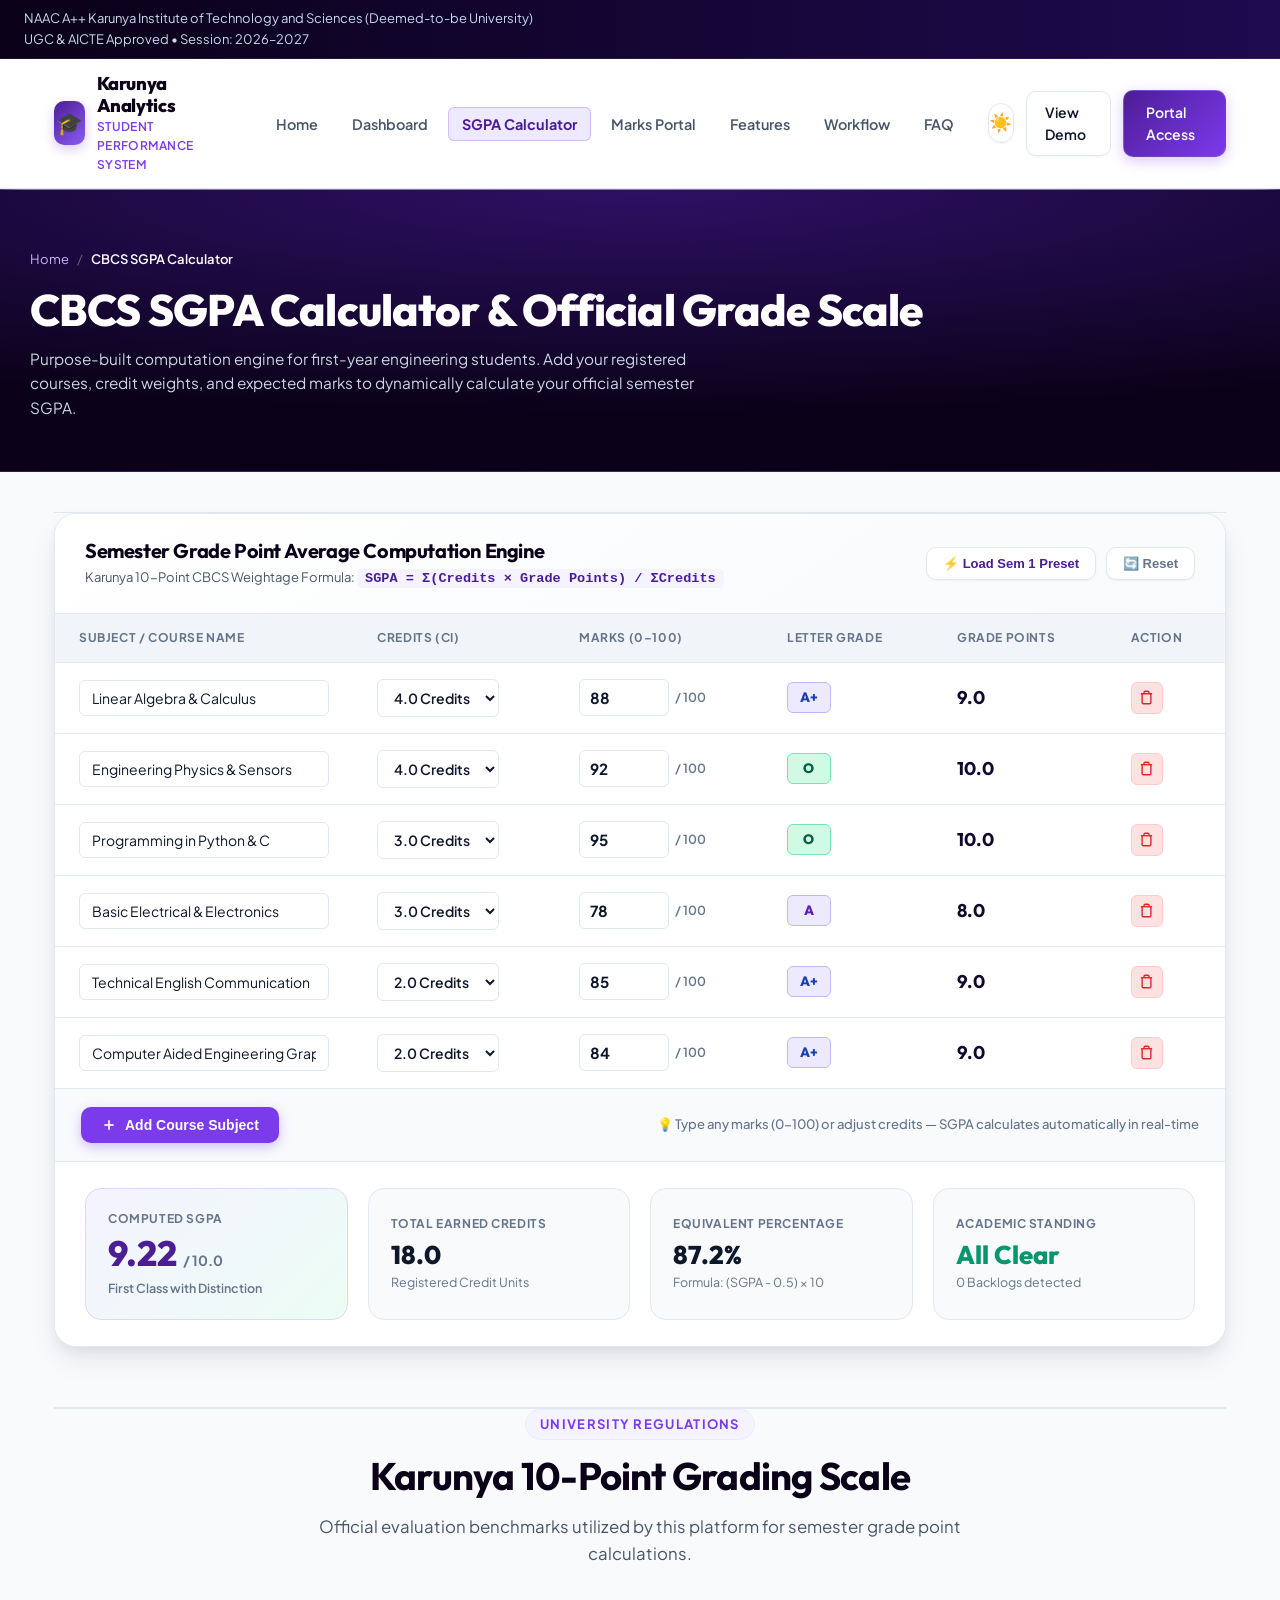
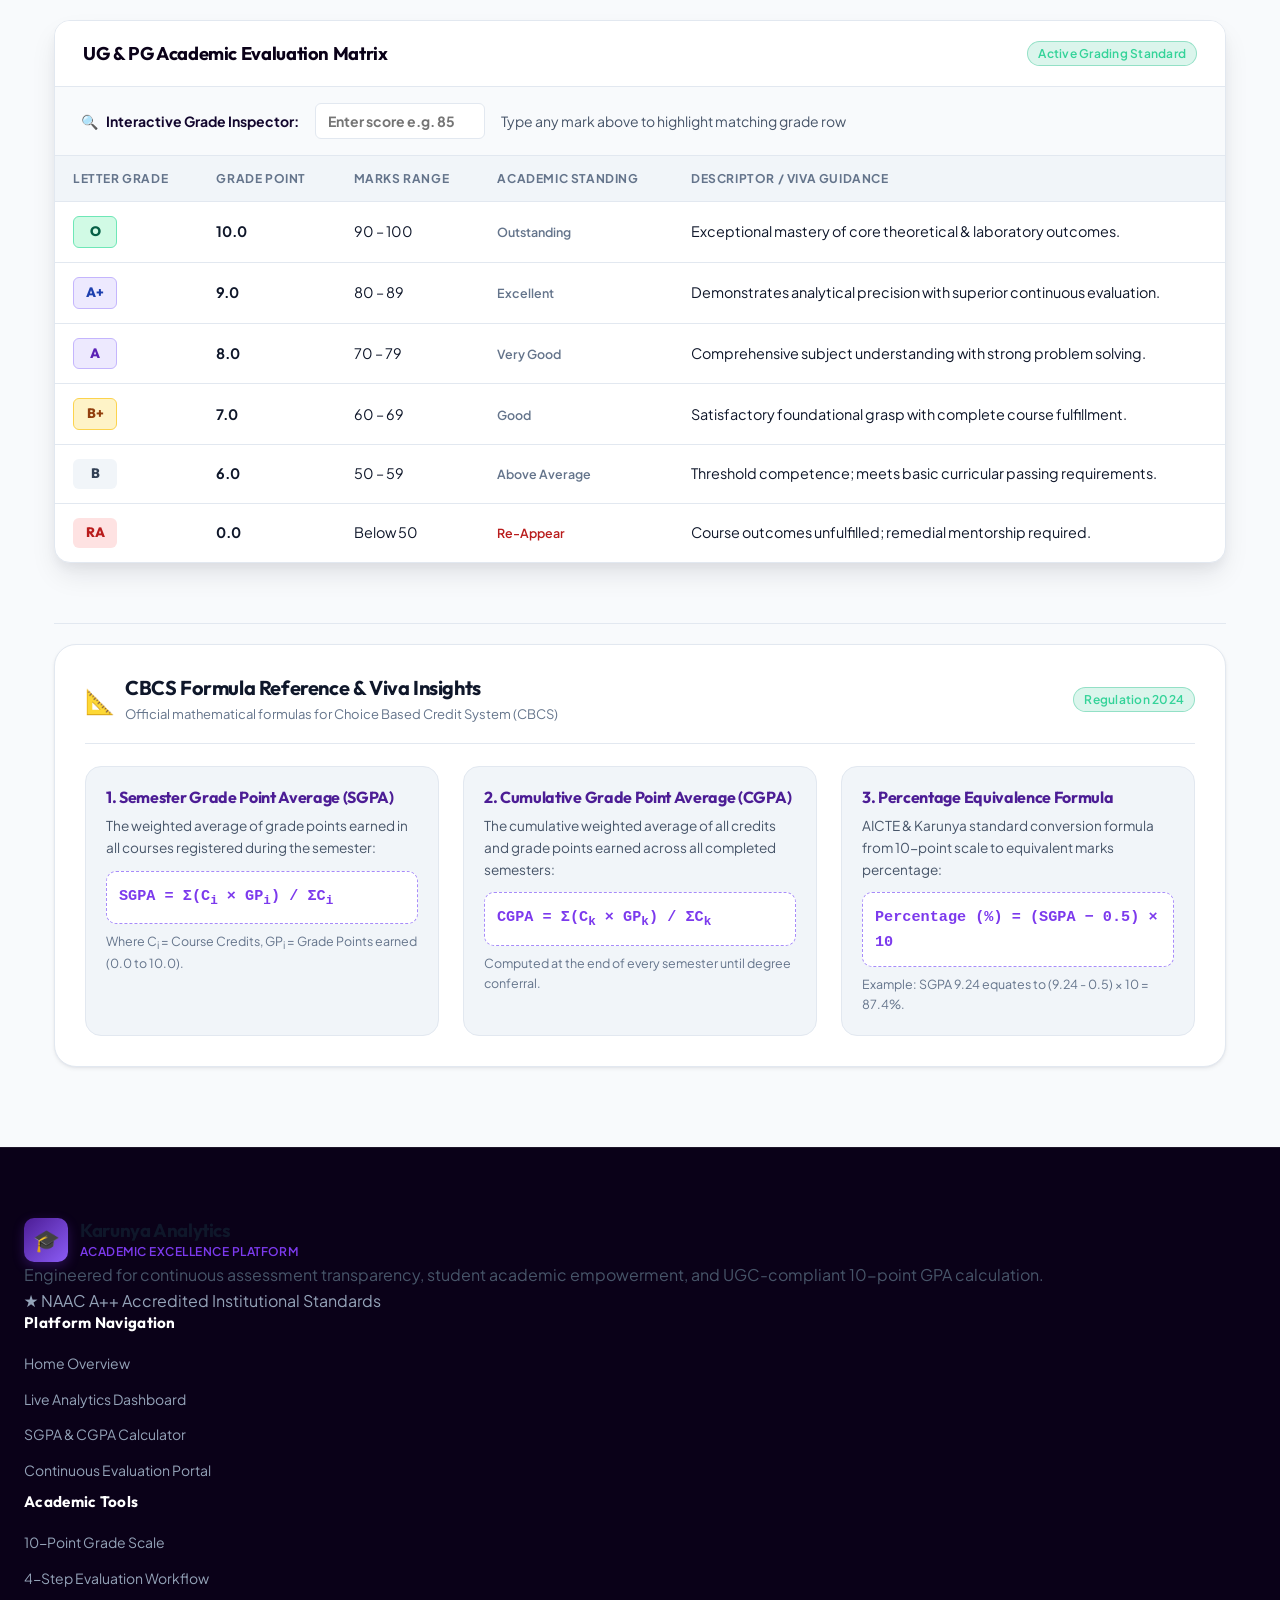
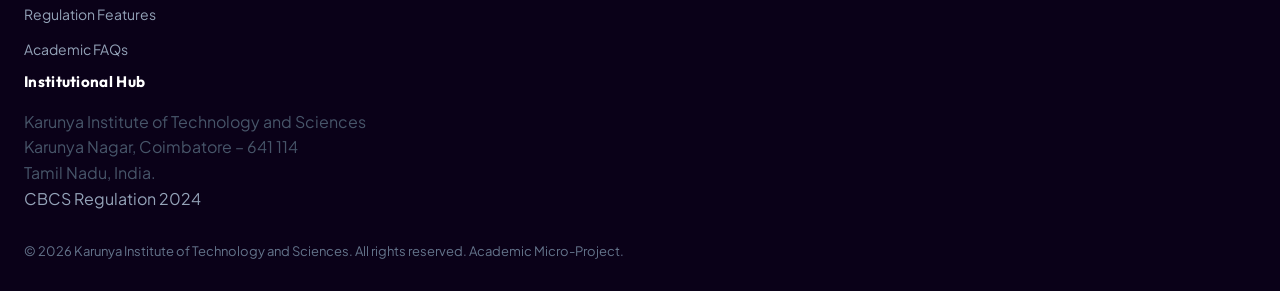
==== calculator.html @ bde0f39a "feat: separate dashboard preview, portal access, and calculator into dedicated pages" ====
<!DOCTYPE html>
<html lang="en" data-theme="light">
<head>
    <meta charset="UTF-8">
    <meta name="viewport" content="width=device-width, initial-scale=1.0">
    <meta name="description" content="CBCS SGPA & CGPA Calculator - Karunya Institute of Technology and Sciences. Interactive semester credit weighting, arrear audit, and official 10-point UGC grade inspection.">
    <title>SGPA Calculator &amp; 10-Point Grade Scale | Karunya Analytics</title>

    <!-- Google Fonts Preconnect -->
    <link rel="preconnect" href="https://fonts.googleapis.com">
    <link rel="preconnect" href="https://fonts.gstatic.com" crossorigin>

    <!-- External Unified Stylesheet -->
    <link rel="stylesheet" href="style.css">
</head>
<body>
    <!-- Top Institutional Banner -->
    <div class="top-banner" role="region" aria-label="Institutional Accreditation Bar">
        <div class="banner-inner">
            <div class="banner-left">
                <span class="badge-accreditation">NAAC A++</span>
                <span>Karunya Institute of Technology and Sciences (Deemed-to-be University)</span>
            </div>
            <div class="banner-right">
                <span>UGC &amp; AICTE Approved</span>
                <span class="bullet-dot" aria-hidden="true">&bull;</span>
                <span>Session: 2026&ndash;2027</span>
            </div>
        </div>
    </div>

    <!-- Sticky Main Navigation Header -->
    <header class="header-nav">
        <div class="nav-container">
            <a href="index.html" class="brand" aria-label="Home">
                <div class="brand-icon-wrapper">
                    🎓
                </div>
                <div class="brand-text">
                    <h1>Karunya Analytics</h1>
                    <span>Student Performance System</span>
                </div>
            </a>

            <nav class="navbar" id="navbar" aria-label="Main Navigation">
                <ul class="nav-links" id="nav-links">
                    <li><a href="index.html">Home</a></li>
                    <li><a href="dashboard.html">Dashboard</a></li>
                    <li><a href="calculator.html" class="active">SGPA Calculator</a></li>
                    <li><a href="portal.html">Marks Portal</a></li>
                    <li><a href="index.html#features">Features</a></li>
                    <li><a href="index.html#workflow">Workflow</a></li>
                    <li><a href="index.html#faq">FAQ</a></li>
                    <!-- Mobile View Action Item -->
                    <li class="mobile-nav-action">
                        <a href="portal.html" class="btn-primary w-full">
                            <span>Open Marks Portal</span>
                        </a>
                    </li>
                </ul>
            </nav>

            <div class="nav-actions">
                <!-- Premium Theme Toggle Button -->
                <button type="button" class="theme-toggle-btn" id="theme-toggle" aria-label="Toggle Dark or Light Mode" title="Toggle Theme (Dark / Light)">
                    <span class="theme-icon icon-sun" aria-hidden="true">☀️</span>
                    <span class="theme-icon icon-moon" aria-hidden="true">🌙</span>
                </button>

                <a href="dashboard.html" class="btn-secondary nav-btn-hide-sm">View Demo</a>
                <a href="portal.html" class="btn-primary">Portal Access</a>

                <!-- Responsive Mobile Hamburger Toggle -->
                <button type="button" class="hamburger-btn" id="hamburger-btn" aria-label="Toggle Navigation Menu" aria-expanded="false" aria-controls="nav-links">
                    <span class="hamburger-bar"></span>
                    <span class="hamburger-bar"></span>
                    <span class="hamburger-bar"></span>
                </button>
            </div>
        </div>
        <!-- Mobile Drawer Backdrop -->
        <div class="nav-backdrop" id="nav-backdrop" aria-hidden="true"></div>
    </header>

    <!-- Dedicated Page Hero Header -->
    <div class="page-hero">
        <div class="page-hero-container">
            <div class="breadcrumb-nav">
                <a href="index.html">Home</a>
                <span class="separator">/</span>
                <span class="current">CBCS SGPA Calculator</span>
            </div>
            <h1>CBCS SGPA Calculator &amp; Official Grade Scale</h1>
            <p>Purpose-built computation engine for first-year engineering students. Add your registered courses, credit weights, and expected marks to dynamically calculate your official semester SGPA.</p>
        </div>
    </div>

    <!-- Main Content Workspace -->
    <main class="page-content-wrapper">
        <!-- Interactive SGPA & Grade Calculator Section -->
        <section class="calculator-section" id="calculator" style="padding: 0 0 60px 0;">
            <div class="calculator-container" style="max-width: 100%; padding: 0;">
                <div class="calculator-card" style="box-shadow: var(--shadow-lg);">
                    <div class="calc-top-bar">
                        <div class="calc-info">
                            <h4>Semester Grade Point Average Computation Engine</h4>
                            <p>Karunya 10-Point CBCS Weightage Formula: <code>SGPA = &Sigma;(Credits &times; Grade Points) / &Sigma;Credits</code></p>
                        </div>
                        <div class="calc-presets">
                            <button type="button" class="btn-calc-preset" id="calc-fill-sem1">
                                <span>⚡ Load Sem 1 Preset</span>
                            </button>
                            <button type="button" class="btn-calc-preset btn-preset-clear" id="calc-reset">
                                <span>🔄 Reset</span>
                            </button>
                        </div>
                    </div>

                    <div class="calc-table-responsive">
                        <table class="calc-table" id="calc-table">
                            <thead>
                                <tr>
                                    <th>Subject / Course Name</th>
                                    <th>Credits (Ci)</th>
                                    <th>Marks (0&ndash;100)</th>
                                    <th>Letter Grade</th>
                                    <th>Grade Points</th>
                                    <th>Action</th>
                                </tr>
                            </thead>
                            <tbody id="calc-rows-container">
                                <!-- Populated dynamically with reactive rows via script.js -->
                            </tbody>
                        </table>
                    </div>

                    <div class="calc-actions-strip">
                        <button type="button" class="btn-add-subject" id="calc-add-row">
                            <svg width="16" height="16" viewBox="0 0 24 24" fill="none" stroke="currentColor" stroke-width="2.5"><line x1="12" y1="5" x2="12" y2="19"></line><line x1="5" y1="12" x2="19" y2="12"></line></svg>
                            <span>Add Course Subject</span>
                        </button>
                        <span class="calc-hint">💡 Type any marks (0-100) or adjust credits &mdash; SGPA calculates automatically in real-time</span>
                    </div>

                    <!-- Live Results Summary Dashboard Strip -->
                    <div class="calc-summary-panel">
                        <div class="summary-metric-card metric-sgpa">
                            <span class="metric-title">Computed SGPA</span>
                            <div class="metric-value-wrap">
                                <span class="metric-value" id="calc-result-sgpa">0.00</span>
                                <span class="metric-scale">/ 10.0</span>
                            </div>
                            <span class="standing-pill" id="calc-result-standing">Awaiting Marks</span>
                        </div>

                        <div class="summary-metric-card">
                            <span class="metric-title">Total Earned Credits</span>
                            <span class="metric-value-sm" id="calc-result-credits">0</span>
                            <span class="metric-subtext">Registered Credit Units</span>
                        </div>

                        <div class="summary-metric-card">
                            <span class="metric-title">Equivalent Percentage</span>
                            <span class="metric-value-sm" id="calc-result-percentage">0.0%</span>
                            <span class="metric-subtext">Formula: (SGPA - 0.5) &times; 10</span>
                        </div>

                        <div class="summary-metric-card">
                            <span class="metric-title">Academic Standing</span>
                            <span class="metric-value-sm text-emerald" id="calc-result-arrears">All Clear</span>
                            <span class="metric-subtext" id="calc-result-status-text">0 Re-Appears</span>
                        </div>
                    </div>
                </div>
            </div>
        </section>

        <!-- Karunya 10-Point Grade Reference Scale -->
        <section class="grading-section" id="grading" style="padding: 0 0 60px 0;">
            <div class="grading-container" style="max-width: 100%; padding: 0;">
                <div class="section-header">
                    <span class="section-tag">University Regulations</span>
                    <h2>Karunya 10-Point Grading Scale</h2>
                    <p class="subtitle">
                        Official evaluation benchmarks utilized by this platform for semester grade point calculations.
                    </p>
                </div>

                <div class="grading-table-card" style="box-shadow: var(--shadow-lg);">
                    <div class="table-header-title">
                        <h4>UG &amp; PG Academic Evaluation Matrix</h4>
                        <span class="status-pill">Active Grading Standard</span>
                    </div>

                    <!-- Interactive Live Score Inspector -->
                    <div class="grade-inspector-bar">
                        <div class="inspector-label">
                            <span class="inspector-icon">🔍</span>
                            <span>Interactive Grade Inspector:</span>
                        </div>
                        <div class="inspector-input-wrap">
                            <input type="number" id="grade-score-input" min="0" max="100" placeholder="Enter score e.g. 85" aria-label="Enter score to inspect grade">
                        </div>
                        <div class="inspector-result-badge" id="grade-score-result">
                            <span>Type any mark above to highlight matching grade row</span>
                        </div>
                    </div>

                    <div class="grading-table-responsive">
                        <table class="grading-table">
                            <thead>
                                <tr>
                                    <th>Letter Grade</th>
                                    <th>Grade Point</th>
                                    <th>Marks Range</th>
                                    <th>Academic Standing</th>
                                    <th>Descriptor / Viva Guidance</th>
                                </tr>
                            </thead>
                            <tbody>
                                <tr data-min="90" data-max="100">
                                    <td><span class="grade-badge-sm grade-o">O</span></td>
                                    <td><strong>10.0</strong></td>
                                    <td>90 &ndash; 100</td>
                                    <td><span class="standing-pill">Outstanding</span></td>
                                    <td>Exceptional mastery of core theoretical &amp; laboratory outcomes.</td>
                                </tr>
                                <tr data-min="80" data-max="89">
                                    <td><span class="grade-badge-sm grade-aplus">A+</span></td>
                                    <td><strong>9.0</strong></td>
                                    <td>80 &ndash; 89</td>
                                    <td><span class="standing-pill">Excellent</span></td>
                                    <td>Demonstrates analytical precision with superior continuous evaluation.</td>
                                </tr>
                                <tr data-min="70" data-max="79">
                                    <td><span class="grade-badge-sm grade-a">A</span></td>
                                    <td><strong>8.0</strong></td>
                                    <td>70 &ndash; 79</td>
                                    <td><span class="standing-pill">Very Good</span></td>
                                    <td>Comprehensive subject understanding with strong problem solving.</td>
                                </tr>
                                <tr data-min="60" data-max="69">
                                    <td><span class="grade-badge-sm grade-bplus">B+</span></td>
                                    <td><strong>7.0</strong></td>
                                    <td>60 &ndash; 69</td>
                                    <td><span class="standing-pill">Good</span></td>
                                    <td>Satisfactory foundational grasp with complete course fulfillment.</td>
                                </tr>
                                <tr data-min="50" data-max="59">
                                    <td><span class="grade-badge-sm grade-b">B</span></td>
                                    <td><strong>6.0</strong></td>
                                    <td>50 &ndash; 59</td>
                                    <td><span class="standing-pill">Above Average</span></td>
                                    <td>Threshold competence; meets basic curricular passing requirements.</td>
                                </tr>
                                <tr data-min="0" data-max="49">
                                    <td><span class="grade-badge-sm grade-ra">RA</span></td>
                                    <td><strong>0.0</strong></td>
                                    <td>Below 50</td>
                                    <td><span class="standing-pill standing-remedial">Re-Appear</span></td>
                                    <td>Course outcomes unfulfilled; remedial mentorship required.</td>
                                </tr>
                            </tbody>
                        </table>
                    </div>
                </div>
            </div>
        </section>

        <!-- CBCS Mathematical Formula Viva Card -->
        <div class="portal-card" style="margin-top: 20px;">
            <div class="portal-card-header">
                <div style="display: flex; align-items: center; gap: 10px;">
                    <span style="font-size: 1.5rem;">📐</span>
                    <div>
                        <h3 style="margin: 0;">CBCS Formula Reference &amp; Viva Insights</h3>
                        <span style="font-size: 0.8125rem; color: var(--text-subtle);">Official mathematical formulas for Choice Based Credit System (CBCS)</span>
                    </div>
                </div>
                <span class="status-pill">Regulation 2024</span>
            </div>

            <div style="display: grid; grid-template-columns: repeat(auto-fit, minmax(280px, 1fr)); gap: 24px;">
                <div style="background: var(--bg-subtle); padding: 20px; border-radius: var(--radius-lg); border: 1px solid var(--border-light);">
                    <h4 style="font-size: 1rem; color: var(--primary-700); margin-bottom: 8px;">1. Semester Grade Point Average (SGPA)</h4>
                    <p style="font-size: 0.85rem; color: var(--text-muted); line-height: 1.6; margin-bottom: 12px;">
                        The weighted average of grade points earned in all courses registered during the semester:
                    </p>
                    <div style="background: var(--bg-surface); padding: 12px; border-radius: var(--radius-md); font-family: monospace; font-size: 0.95rem; font-weight: 700; color: var(--primary-600); border: 1px dashed var(--primary-400);">
                        SGPA = &Sigma;(C<sub>i</sub> &times; GP<sub>i</sub>) / &Sigma;C<sub>i</sub>
                    </div>
                    <span style="display: block; font-size: 0.78rem; color: var(--text-subtle); margin-top: 8px;">
                        Where C<sub>i</sub> = Course Credits, GP<sub>i</sub> = Grade Points earned (0.0 to 10.0).
                    </span>
                </div>

                <div style="background: var(--bg-subtle); padding: 20px; border-radius: var(--radius-lg); border: 1px solid var(--border-light);">
                    <h4 style="font-size: 1rem; color: var(--primary-700); margin-bottom: 8px;">2. Cumulative Grade Point Average (CGPA)</h4>
                    <p style="font-size: 0.85rem; color: var(--text-muted); line-height: 1.6; margin-bottom: 12px;">
                        The cumulative weighted average of all credits and grade points earned across all completed semesters:
                    </p>
                    <div style="background: var(--bg-surface); padding: 12px; border-radius: var(--radius-md); font-family: monospace; font-size: 0.95rem; font-weight: 700; color: var(--primary-600); border: 1px dashed var(--primary-400);">
                        CGPA = &Sigma;(C<sub>k</sub> &times; GP<sub>k</sub>) / &Sigma;C<sub>k</sub>
                    </div>
                    <span style="display: block; font-size: 0.78rem; color: var(--text-subtle); margin-top: 8px;">
                        Computed at the end of every semester until degree conferral.
                    </span>
                </div>

                <div style="background: var(--bg-subtle); padding: 20px; border-radius: var(--radius-lg); border: 1px solid var(--border-light);">
                    <h4 style="font-size: 1rem; color: var(--primary-700); margin-bottom: 8px;">3. Percentage Equivalence Formula</h4>
                    <p style="font-size: 0.85rem; color: var(--text-muted); line-height: 1.6; margin-bottom: 12px;">
                        AICTE &amp; Karunya standard conversion formula from 10-point scale to equivalent marks percentage:
                    </p>
                    <div style="background: var(--bg-surface); padding: 12px; border-radius: var(--radius-md); font-family: monospace; font-size: 0.95rem; font-weight: 700; color: var(--primary-600); border: 1px dashed var(--primary-400);">
                        Percentage (%) = (SGPA &minus; 0.5) &times; 10
                    </div>
                    <span style="display: block; font-size: 0.78rem; color: var(--text-subtle); margin-top: 8px;">
                        Example: SGPA 9.24 equates to (9.24 - 0.5) &times; 10 = 87.4%.
                    </span>
                </div>
            </div>
        </div>
    </main>

    <!-- Footer -->
    <footer id="about">
        <div class="footer-container">
            <div class="footer-col brand-col">
                <div class="brand">
                    <div class="brand-icon-wrapper">🎓</div>
                    <div class="brand-text">
                        <h3>Karunya Analytics</h3>
                        <span>Academic Excellence Platform</span>
                    </div>
                </div>
                <p>
                    Engineered for continuous assessment transparency, student academic empowerment, and UGC-compliant 10-point GPA calculation.
                </p>
                <div class="accreditation-pill">
                    <span class="star-icon">★</span>
                    <span>NAAC A++ Accredited Institutional Standards</span>
                </div>
            </div>

            <div class="footer-col">
                <h4>Platform Navigation</h4>
                <ul class="footer-links">
                    <li><a href="index.html">Home Overview</a></li>
                    <li><a href="dashboard.html">Live Analytics Dashboard</a></li>
                    <li><a href="calculator.html">SGPA &amp; CGPA Calculator</a></li>
                    <li><a href="portal.html">Continuous Evaluation Portal</a></li>
                </ul>
            </div>

            <div class="footer-col">
                <h4>Academic Tools</h4>
                <ul class="footer-links">
                    <li><a href="calculator.html#grading">10-Point Grade Scale</a></li>
                    <li><a href="index.html#workflow">4-Step Evaluation Workflow</a></li>
                    <li><a href="index.html#features">Regulation Features</a></li>
                    <li><a href="index.html#faq">Academic FAQs</a></li>
                </ul>
            </div>

            <div class="footer-col">
                <h4>Institutional Hub</h4>
                <p class="institution-address">
                    Karunya Institute of Technology and Sciences<br>
                    Karunya Nagar, Coimbatore &ndash; 641 114<br>
                    Tamil Nadu, India.
                </p>
                <div class="tech-badge">
                    <span>CBCS Regulation 2024</span>
                </div>
            </div>
        </div>

        <div class="footer-bottom">
            <p>&copy; 2026 Karunya Institute of Technology and Sciences. All rights reserved. Academic Micro-Project.</p>
        </div>
    </footer>

    <!-- Back to Top Button with Circular Scroll Progress -->
    <button class="back-to-top" id="backToTopBtn" aria-label="Back to top" title="Scroll to top">
        <svg class="progress-ring" width="46" height="46" viewBox="0 0 46 46">
            <circle class="progress-ring-bg" stroke="rgba(124, 58, 237, 0.15)" stroke-width="3.5" fill="transparent" r="20" cx="23" cy="23"/>
            <circle class="progress-ring-circle" id="scrollProgressCircle" stroke="#8b5cf6" stroke-width="3.5" stroke-dasharray="125.66" stroke-dashoffset="125.66" stroke-linecap="round" fill="transparent" r="20" cx="23" cy="23"/>
        </svg>
        <span class="back-to-top-arrow">&uarr;</span>
    </button>

    <!-- Global Toast Notifications Container -->
    <div class="toast-container" id="toast-container" aria-live="polite" aria-atomic="true"></div>

    <!-- Standalone Celebration Confetti Canvas (Triggers on 90+ Score) -->
    <canvas id="confettiCanvas" class="confetti-canvas" aria-hidden="true"></canvas>

    <!-- External JavaScript File (Separate JS Architecture) -->
    <script src="script.js" defer></script>
</body>
</html>
---- style.css ----
/* ==========================================================================
   AI Student Performance Analytics Dashboard
   Karunya Institute of Technology and Sciences
   Handcrafted, Modern Academic Interface Design
   ========================================================================== */

@import url('https://fonts.googleapis.com/css2?family=Outfit:wght@400;500;600;700;800&family=Plus+Jakarta+Sans:wght@300;400;500;600;700&display=swap');

/* --- Root Design Tokens --- */
:root {
  /* Brand Palettes - Karunya Inspired Deep Royal & Slate */
  --primary-950: #0a0118;
  --primary-900: #13072e;
  --primary-850: #1e0a4f;
  --primary-800: #2e1065;
  --primary-700: #4c1d95;
  --primary-600: #7c3aed;
  --primary-500: #8b5cf6;
  --primary-400: #a78bfa;
  --primary-100: #ede9fe;
  --primary-50: #f5f3ff;

  /* Accent Colors */
  --amber-500: #f59e0b;
  --amber-400: #fbbf24;
  --amber-100: #fef3c7;
  --amber-50: #fffbeb;

  --emerald-600: #059669;
  --emerald-500: #10b981;
  --emerald-100: #d1fae5;
  --emerald-50: #ecfdf5;

  --violet-600: #7c3aed;
  --violet-100: #ede9fe;

  /* Neutral Surface Colors */
  --bg-page: #f8fafc;
  --bg-surface: #ffffff;
  --bg-subtle: #f1f5f9;
  --bg-card: #ffffff;
  
  --border-light: #e2e8f0;
  --border-subtle: #cbd5e1;
  --border-focus: #a78bfa;

  /* Text Colors */
  --text-main: #0f172a;
  --text-muted: #475569;
  --text-subtle: #64748b;
  --text-light: #94a3b8;
  --text-inverse: #ffffff;

  /* Shadows - Organic dual-layer elevation */
  --shadow-xs: 0 1px 2px rgba(15, 23, 42, 0.05);
  --shadow-sm: 0 2px 4px rgba(15, 23, 42, 0.06), 0 1px 2px rgba(15, 23, 42, 0.04);
  --shadow-md: 0 6px 16px -2px rgba(15, 23, 42, 0.08), 0 2px 6px -1px rgba(15, 23, 42, 0.04);
  --shadow-lg: 0 14px 28px -4px rgba(15, 23, 42, 0.1), 0 6px 12px -2px rgba(15, 23, 42, 0.05);
  --shadow-xl: 0 22px 45px -8px rgba(15, 23, 42, 0.14), 0 8px 18px -4px rgba(15, 23, 42, 0.06);
  --shadow-glow: 0 0 28px rgba(139, 92, 246, 0.4);

  /* Border Radii */
  --radius-sm: 6px;
  --radius-md: 10px;
  --radius-lg: 16px;
  --radius-xl: 22px;
  --radius-full: 9999px;

  /* Layout */
  --max-width: 1220px;
  --transition-fast: 0.18s ease;
  --transition-smooth: 0.28s cubic-bezier(0.16, 1, 0.3, 1);
}

/* --- Base & Reset --- */
*, *::before, *::after {
  margin: 0;
  padding: 0;
  box-sizing: border-box;
}

html {
  scroll-behavior: smooth;
  font-size: 16px;
}

body {
  font-family: 'Plus Jakarta Sans', -apple-system, BlinkMacSystemFont, 'Segoe UI', Roboto, sans-serif;
  background-color: var(--bg-page);
  color: var(--text-main);
  line-height: 1.6;
  -webkit-font-smoothing: antialiased;
  -moz-osx-font-smoothing: grayscale;
  overflow-x: hidden;
}

h1, h2, h3, h4, h5, h6 {
  font-family: 'Outfit', sans-serif;
  color: var(--text-main);
  letter-spacing: -0.02em;
  font-weight: 700;
  line-height: 1.25;
}

p {
  color: var(--text-muted);
}

a {
  text-decoration: none;
  color: inherit;
  transition: all var(--transition-fast);
}

/* --- Top Institutional Banner --- */
.top-banner {
  background: linear-gradient(90deg, #0a0118 0%, #1e0a4f 100%);
  color: #c9d8ee;
  font-size: 0.8125rem;
  padding: 8px 24px;
  border-bottom: 1px solid rgba(255, 255, 255, 0.08);
}

.top-banner-inner {
  max-width: var(--max-width);
  margin: 0 auto;
  display: flex;
  justify-content: space-between;
  align-items: center;
  flex-wrap: wrap;
  gap: 8px;
}

.top-banner-info {
  display: flex;
  align-items: center;
  gap: 14px;
}

.institute-tag {
  font-weight: 600;
  color: #ffffff;
  display: flex;
  align-items: center;
  gap: 6px;
}

.department-tag {
  opacity: 0.85;
}

.top-banner-status {
  display: flex;
  align-items: center;
  gap: 16px;
}

.status-pill {
  display: inline-flex;
  align-items: center;
  gap: 6px;
  background: rgba(16, 185, 129, 0.15);
  border: 1px solid rgba(16, 185, 129, 0.35);
  color: #34d399;
  padding: 2px 10px;
  border-radius: var(--radius-full);
  font-size: 0.75rem;
  font-weight: 600;
  letter-spacing: 0.02em;
}

.pulse-dot {
  width: 7px;
  height: 7px;
  background-color: #10b981;
  border-radius: 50%;
  box-shadow: 0 0 0 0 rgba(16, 185, 129, 0.7);
  animation: pulseDot 2s infinite cubic-bezier(0.4, 0, 0.6, 1);
}

@keyframes pulseDot {
  0% {
    box-shadow: 0 0 0 0 rgba(16, 185, 129, 0.7);
  }
  70% {
    box-shadow: 0 0 0 8px rgba(16, 185, 129, 0);
  }
  100% {
    box-shadow: 0 0 0 0 rgba(16, 185, 129, 0);
  }
}

/* --- Main Navigation Header --- */
.header-nav {
  position: sticky;
  top: 0;
  z-index: 100;
  background: rgba(255, 255, 255, 0.92);
  backdrop-filter: blur(14px);
  -webkit-backdrop-filter: blur(14px);
  border-bottom: 1px solid var(--border-light);
  box-shadow: var(--shadow-xs);
  transition: all var(--transition-fast);
}

.nav-container {
  max-width: var(--max-width);
  margin: 0 auto;
  padding: 14px 24px;
  display: flex;
  justify-content: space-between;
  align-items: center;
  gap: 20px;
}

.brand {
  display: flex;
  align-items: center;
  gap: 12px;
}

.brand-icon-wrapper {
  width: 44px;
  height: 44px;
  border-radius: var(--radius-md);
  background: linear-gradient(135deg, var(--primary-700) 0%, var(--primary-500) 100%);
  display: flex;
  align-items: center;
  justify-content: center;
  color: white;
  box-shadow: 0 4px 12px rgba(124, 58, 237, 0.28);
  font-size: 1.35rem;
  transition: transform var(--transition-smooth);
}

.brand:hover .brand-icon-wrapper {
  transform: rotate(-6deg) scale(1.05);
}

.brand-text h1 {
  font-size: 1.15rem;
  font-weight: 800;
  color: var(--primary-950);
  line-height: 1.2;
}

.brand-text span {
  font-size: 0.75rem;
  font-weight: 600;
  color: var(--primary-600);
  letter-spacing: 0.04em;
  text-transform: uppercase;
  display: block;
}

.nav-links {
  display: flex;
  align-items: center;
  list-style: none;
  gap: 6px;
}

.nav-links li a {
  padding: 8px 14px;
  font-size: 0.9rem;
  font-weight: 600;
  color: var(--text-muted);
  border-radius: var(--radius-sm);
  position: relative;
  white-space: nowrap;
  transition: color var(--transition-fast), background-color var(--transition-fast);
}

.nav-links li a:hover {
  color: var(--primary-600);
  background-color: var(--primary-50);
}

.nav-links li a.active {
  color: var(--primary-700);
  background-color: var(--primary-100);
  font-weight: 700;
  box-shadow: inset 0 0 0 1px rgba(124, 58, 237, 0.25);
}

.nav-actions {
  display: flex;
  align-items: center;
  gap: 12px;
}

.btn-secondary {
  display: inline-flex;
  align-items: center;
  gap: 8px;
  padding: 9px 18px;
  background-color: white;
  color: var(--text-main);
  border: 1px solid var(--border-light);
  border-radius: var(--radius-md);
  font-size: 0.875rem;
  font-weight: 600;
  box-shadow: var(--shadow-xs);
  cursor: pointer;
  transition: all var(--transition-fast);
}

.btn-secondary:hover {
  border-color: var(--border-subtle);
  background-color: var(--bg-subtle);
  transform: translateY(-1px);
}

.btn-primary {
  display: inline-flex;
  align-items: center;
  justify-content: center;
  gap: 8px;
  padding: 10px 22px;
  background: linear-gradient(135deg, var(--primary-700) 0%, var(--primary-600) 100%);
  color: white;
  border: 1px solid rgba(255, 255, 255, 0.15);
  border-radius: var(--radius-md);
  font-size: 0.875rem;
  font-weight: 600;
  box-shadow: 0 4px 14px rgba(124, 58, 237, 0.28);
  cursor: pointer;
  transition: all var(--transition-smooth);
}

.btn-primary:hover {
  background: linear-gradient(135deg, var(--primary-800) 0%, var(--primary-700) 100%);
  transform: translateY(-2px);
  box-shadow: 0 6px 20px rgba(124, 58, 237, 0.38);
  color: white;
}

/* --- Hero Section with Rich Academic Ambiance --- */
.hero {
  position: relative;
  background: radial-gradient(130% 100% at 50% 0%, #2e1065 0%, #0a0118 80%, #0a0118 100%);
  color: white;
  padding: 85px 24px 120px;
  overflow: hidden;
}

/* Subtle architectural grid pattern in hero background */
.hero::before {
  content: '';
  position: absolute;
  top: 0;
  left: 0;
  right: 0;
  bottom: 0;
  background-image: 
    linear-gradient(rgba(255, 255, 255, 0.04) 1px, transparent 1px),
    linear-gradient(90deg, rgba(255, 255, 255, 0.04) 1px, transparent 1px);
  background-size: 44px 44px;
  mask-image: radial-gradient(ellipse 70% 60% at 50% 30%, #000 30%, transparent 80%);
  -webkit-mask-image: radial-gradient(ellipse 70% 60% at 50% 30%, #000 30%, transparent 80%);
  pointer-events: none;
}

/* Subtle glowing accent orbs behind hero */
.hero-glow-1 {
  position: absolute;
  top: -100px;
  left: 10%;
  width: 450px;
  height: 450px;
  background: radial-gradient(circle, rgba(124, 58, 237, 0.25) 0%, rgba(124, 58, 237, 0) 70%);
  border-radius: 50%;
  pointer-events: none;
  filter: blur(40px);
}

.hero-glow-2 {
  position: absolute;
  top: 15%;
  right: 8%;
  width: 400px;
  height: 400px;
  background: radial-gradient(circle, rgba(245, 158, 11, 0.12) 0%, rgba(245, 158, 11, 0) 70%);
  border-radius: 50%;
  pointer-events: none;
  filter: blur(50px);
}

.hero-content {
  position: relative;
  z-index: 2;
  max-width: var(--max-width);
  margin: 0 auto;
  text-align: center;
}

.badge-wrapper {
  margin-bottom: 22px;
  display: inline-block;
  animation: fadeInDown 0.8s ease-out;
}

.eyebrow-badge {
  display: inline-flex;
  align-items: center;
  gap: 9px;
  background: rgba(255, 255, 255, 0.08);
  border: 1px solid rgba(255, 255, 255, 0.18);
  padding: 6px 18px;
  border-radius: var(--radius-full);
  font-size: 0.84rem;
  font-weight: 600;
  color: #ddd6fe;
  backdrop-filter: blur(10px);
  -webkit-backdrop-filter: blur(10px);
  transition: all var(--transition-fast);
}

.eyebrow-badge:hover {
  background: rgba(255, 255, 255, 0.12);
  border-color: rgba(255, 255, 255, 0.28);
}

.hero h2 {
  font-size: clamp(2.4rem, 4.5vw, 3.8rem);
  font-weight: 800;
  color: #ffffff;
  line-height: 1.15;
  margin-bottom: 18px;
  max-width: 900px;
  margin-left: auto;
  margin-right: auto;
  animation: fadeInUp 0.9s ease-out;
}

.hero h2 .highlight-gradient {
  background: linear-gradient(135deg, #c4b5fd 0%, #ffffff 35%, #fbbf24 65%, #c4b5fd 100%);
  background-size: 200% auto;
  -webkit-background-clip: text;
  -webkit-text-fill-color: transparent;
  animation: shimmerGradient 8s linear infinite;
}

.hero .tagline {
  display: inline-block;
  font-size: 1.15rem;
  font-weight: 700;
  letter-spacing: 0.14em;
  text-transform: uppercase;
  color: #fcd34d;
  margin-bottom: 18px;
  background: rgba(245, 158, 11, 0.12);
  border: 1px solid rgba(245, 158, 11, 0.25);
  padding: 4px 16px;
  border-radius: var(--radius-full);
  animation: fadeInUp 1s ease-out;
}

.hero p.lead-text {
  font-size: clamp(1rem, 1.3vw, 1.18rem);
  color: #cbd5e1;
  max-width: 720px;
  margin: 0 auto 34px;
  line-height: 1.75;
  font-weight: 400;
  animation: fadeInUp 1.1s ease-out;
}

.hero-actions {
  display: flex;
  justify-content: center;
  align-items: center;
  gap: 16px;
  flex-wrap: wrap;
  margin-bottom: 48px;
  animation: fadeInUp 1.2s ease-out;
}

.btn-hero-primary {
  display: inline-flex;
  align-items: center;
  gap: 10px;
  background: linear-gradient(135deg, #7c3aed 0%, #6d28d9 100%);
  color: #ffffff;
  padding: 14px 32px;
  border-radius: var(--radius-md);
  font-weight: 700;
  font-size: 1rem;
  border: 1px solid rgba(255, 255, 255, 0.25);
  box-shadow: 0 8px 24px rgba(124, 58, 237, 0.45);
  transition: all var(--transition-smooth);
}

.btn-hero-primary:hover {
  transform: translateY(-3px);
  box-shadow: 0 12px 30px rgba(124, 58, 237, 0.6);
  background: linear-gradient(135deg, #8b5cf6 0%, #7c3aed 100%);
}

.btn-hero-secondary {
  display: inline-flex;
  align-items: center;
  gap: 10px;
  background: rgba(255, 255, 255, 0.08);
  color: #ffffff;
  padding: 14px 28px;
  border-radius: var(--radius-md);
  font-weight: 600;
  font-size: 1rem;
  border: 1px solid rgba(255, 255, 255, 0.18);
  backdrop-filter: blur(8px);
  -webkit-backdrop-filter: blur(8px);
  transition: all var(--transition-fast);
}

.btn-hero-secondary:hover {
  background: rgba(255, 255, 255, 0.15);
  border-color: rgba(255, 255, 255, 0.35);
  transform: translateY(-2px);
}

/* Key Metrics Strip */
.stats-strip {
  display: grid;
  grid-template-columns: repeat(4, 1fr);
  gap: 16px;
  max-width: 980px;
  margin: 0 auto;
  padding: 22px 28px;
  background: rgba(15, 23, 42, 0.65);
  border: 1px solid rgba(255, 255, 255, 0.12);
  border-radius: var(--radius-lg);
  backdrop-filter: blur(16px);
  -webkit-backdrop-filter: blur(16px);
  box-shadow: var(--shadow-lg);
}

.stat-item {
  text-align: center;
  position: relative;
}

.stat-item:not(:last-child)::after {
  content: '';
  position: absolute;
  right: 0;
  top: 15%;
  height: 70%;
  width: 1px;
  background: rgba(255, 255, 255, 0.12);
}

.stat-num {
  font-family: 'Outfit', sans-serif;
  font-size: 1.85rem;
  font-weight: 800;
  color: #ffffff;
  line-height: 1.1;
  margin-bottom: 4px;
}

.stat-num span {
  color: #a78bfa;
}

.stat-label {
  font-size: 0.78rem;
  color: #94a3b8;
  font-weight: 500;
  letter-spacing: 0.02em;
  text-transform: uppercase;
}

/* --- Interactive Showcase Dashboard Container (Negative Margin Lift) --- */
.showcase-wrapper {
  max-width: 1100px;
  margin: -60px auto 60px;
  padding: 0 24px;
  position: relative;
  z-index: 10;
}

.dashboard-mockup {
  background: var(--bg-surface);
  border-radius: var(--radius-xl);
  border: 1px solid var(--border-light);
  box-shadow: var(--shadow-xl), 0 0 0 1px rgba(15, 23, 42, 0.03);
  overflow: hidden;
  transition: transform var(--transition-smooth), box-shadow var(--transition-smooth);
}

.dashboard-mockup:hover {
  box-shadow: 0 28px 55px -10px rgba(15, 23, 42, 0.18), 0 10px 24px -5px rgba(15, 23, 42, 0.08);
}

/* Mockup Window Header */
.mockup-header {
  background: #f8fafc;
  padding: 14px 22px;
  border-bottom: 1px solid var(--border-light);
  display: flex;
  justify-content: space-between;
  align-items: center;
}

.window-controls {
  display: flex;
  gap: 7px;
}

.window-dot {
  width: 11px;
  height: 11px;
  border-radius: 50%;
}

.dot-red { background: #ef4444; }
.dot-amber { background: #f59e0b; }
.dot-green { background: #10b981; }

.mockup-title {
  display: flex;
  align-items: center;
  gap: 8px;
  font-size: 0.8125rem;
  font-weight: 600;
  color: var(--text-subtle);
  background: #ffffff;
  padding: 4px 14px;
  border-radius: var(--radius-sm);
  border: 1px solid var(--border-light);
}

.mockup-body {
  padding: 26px 28px;
  background: #ffffff;
}

/* Student Record Card Inside Showcase */
.student-bar {
  display: flex;
  justify-content: space-between;
  align-items: center;
  padding-bottom: 22px;
  margin-bottom: 24px;
  border-bottom: 1px solid var(--border-light);
  flex-wrap: wrap;
  gap: 16px;
}

.student-identity {
  display: flex;
  align-items: center;
  gap: 14px;
}

.student-avatar {
  width: 48px;
  height: 48px;
  background: linear-gradient(135deg, #ede9fe 0%, #ddd6fe 100%);
  border: 2px solid #8b5cf6;
  border-radius: 50%;
  display: flex;
  align-items: center;
  justify-content: center;
  font-weight: 800;
  font-size: 1.1rem;
  color: var(--primary-800);
}

.student-details h4 {
  font-size: 1.15rem;
  color: var(--text-main);
  margin-bottom: 2px;
}

.student-details p {
  font-size: 0.8125rem;
  color: var(--text-subtle);
}

.student-kpis {
  display: flex;
  gap: 14px;
  align-items: center;
  flex-wrap: wrap;
}

.kpi-badge {
  padding: 8px 14px;
  border-radius: var(--radius-md);
  font-size: 0.8125rem;
  display: flex;
  flex-direction: column;
  min-width: 90px;
}

.kpi-badge.cgpa {
  background: #ecfdf5;
  border: 1px solid #a7f3d0;
  color: #065f46;
}

.kpi-badge.cgpa .kpi-val {
  font-size: 1.25rem;
  font-weight: 800;
  font-family: 'Outfit', sans-serif;
  color: #047857;
}

.kpi-badge.standing {
  background: #f5f3ff;
  border: 1px solid #ddd6fe;
  color: #1e40af;
}

.kpi-badge.standing .kpi-val {
  font-size: 0.95rem;
  font-weight: 700;
  color: #6d28d9;
}

.kpi-badge.attendance {
  background: #fef3c7;
  border: 1px solid #fde68a;
  color: #92400e;
}

.kpi-badge.attendance .kpi-val {
  font-size: 1.15rem;
  font-weight: 800;
  font-family: 'Outfit', sans-serif;
  color: #b45309;
}

/* Subject Performance Visual Grid */
.subject-grid {
  display: grid;
  grid-template-columns: repeat(auto-fit, minmax(230px, 1fr));
  gap: 16px;
  margin-bottom: 24px;
}

.subject-mini-card {
  background: #f8fafc;
  border: 1px solid var(--border-light);
  border-radius: var(--radius-md);
  padding: 16px 18px;
  transition: all var(--transition-fast);
}

.subject-mini-card:hover {
  background: #ffffff;
  border-color: var(--primary-400);
  box-shadow: var(--shadow-sm);
  transform: translateY(-2px);
}

.subject-meta {
  display: flex;
  justify-content: space-between;
  align-items: flex-start;
  margin-bottom: 10px;
}

.subject-meta h5 {
  font-size: 0.875rem;
  font-weight: 700;
  color: var(--text-main);
  max-width: 75%;
  line-height: 1.3;
}

.grade-pill {
  font-family: 'Outfit', sans-serif;
  font-size: 0.8rem;
  font-weight: 800;
  padding: 3px 8px;
  border-radius: var(--radius-sm);
  text-align: center;
}

.grade-o { background: #d1fae5; color: #065f46; border: 1px solid #6ee7b7; }
.grade-aplus { background: #ede9fe; color: #1e40af; border: 1px solid #c4b5fd; }
.grade-a { background: #ede9fe; color: #5b21b6; border: 1px solid #c4b5fd; }
.grade-bplus { background: #fef3c7; color: #92400e; border: 1px solid #fcd34d; }

.subject-scores {
  display: flex;
  justify-content: space-between;
  font-size: 0.78rem;
  color: var(--text-subtle);
  margin-bottom: 6px;
}

.subject-scores strong {
  color: var(--text-main);
  font-weight: 700;
}

/* Mini Progress Bar */
.progress-track {
  width: 100%;
  height: 7px;
  background: #e2e8f0;
  border-radius: 999px;
  overflow: hidden;
}

.progress-fill {
  height: 100%;
  border-radius: 999px;
  transition: width 1.2s cubic-bezier(0.16, 1, 0.3, 1);
  position: relative;
  overflow: hidden;
}

.progress-fill::after {
  content: '';
  position: absolute;
  top: 0;
  left: -100%;
  width: 100%;
  height: 100%;
  background: linear-gradient(90deg, transparent, rgba(255, 255, 255, 0.45), transparent);
  animation: progressShine 2.8s infinite ease-in-out;
}

.fill-emerald { background: linear-gradient(90deg, #10b981, #059669); }
.fill-blue { background: linear-gradient(90deg, #8b5cf6, #7c3aed); }
.fill-purple { background: linear-gradient(90deg, #8b5cf6, #7c3aed); }
.fill-amber { background: linear-gradient(90deg, #f59e0b, #d97706); }

/* Academic Recommendation Banner inside Showcase */
.mockup-insight-banner {
  background: linear-gradient(135deg, #f5f3ff 0%, #f0fdf4 100%);
  border: 1px solid #ddd6fe;
  border-radius: var(--radius-md);
  padding: 12px 18px;
  display: flex;
  align-items: center;
  gap: 12px;
  font-size: 0.84rem;
}

.insight-icon {
  font-size: 1.25rem;
  color: #7c3aed;
  flex-shrink: 0;
}

.insight-text {
  color: #1e3a8a;
  line-height: 1.45;
}

.insight-text strong {
  color: #1e40af;
}

/* --- Section Title Reusable Styling --- */
.section-header {
  text-align: center;
  max-width: 680px;
  margin: 0 auto 52px;
}

.section-tag {
  display: inline-block;
  font-size: 0.8125rem;
  font-weight: 700;
  text-transform: uppercase;
  letter-spacing: 0.1em;
  color: var(--primary-600);
  background: var(--primary-50);
  border: 1px solid var(--primary-100);
  padding: 4px 14px;
  border-radius: var(--radius-full);
  margin-bottom: 12px;
}

.section-header h2 {
  font-size: clamp(1.8rem, 3vw, 2.5rem);
  color: var(--primary-950);
  margin-bottom: 14px;
}

.section-header p.subtitle {
  font-size: 1.05rem;
  color: var(--text-muted);
  line-height: 1.6;
}

/* --- Features Section (Refined Card Architecture) --- */
.features {
  padding: 80px 24px 90px;
  background-color: var(--bg-surface);
  position: relative;
}

.cards {
  display: grid;
  grid-template-columns: repeat(auto-fit, minmax(320px, 1fr));
  gap: 28px;
  max-width: var(--max-width);
  margin: 0 auto;
}

.card {
  background: #ffffff;
  border: 1px solid var(--border-light);
  border-radius: var(--radius-lg);
  padding: 34px 30px;
  position: relative;
  transition: all var(--transition-smooth);
  display: flex;
  flex-direction: column;
  box-shadow: var(--shadow-sm);
}

.card::before {
  content: '';
  position: absolute;
  top: 0;
  left: 24px;
  right: 24px;
  height: 3px;
  background: linear-gradient(90deg, var(--primary-600), var(--primary-400));
  border-radius: 0 0 4px 4px;
  opacity: 0;
  transition: opacity var(--transition-smooth);
}

.card:hover {
  transform: translateY(-6px);
  box-shadow: var(--shadow-xl);
  border-color: #cbd5e1;
}

.card:hover::before {
  opacity: 1;
}

.card-icon-box {
  width: 54px;
  height: 54px;
  border-radius: var(--radius-md);
  display: flex;
  align-items: center;
  justify-content: center;
  font-size: 1.65rem;
  margin-bottom: 22px;
  transition: transform var(--transition-smooth);
}

.card:hover .card-icon-box {
  transform: scale(1.1) rotate(-3deg);
}

.icon-blue { background: #f5f3ff; color: #7c3aed; border: 1px solid #ede9fe; }
.icon-emerald { background: #ecfdf5; color: #059669; border: 1px solid #a7f3d0; }
.icon-amber { background: #fffbeb; color: #d97706; border: 1px solid #fde68a; }
.icon-purple { background: #faf5ff; color: #7c3aed; border: 1px solid #e9d5ff; }

.card h3 {
  font-size: 1.35rem;
  color: var(--primary-950);
  margin-bottom: 12px;
  font-weight: 700;
}

.card p {
  font-size: 0.9375rem;
  color: var(--text-muted);
  line-height: 1.7;
  margin-bottom: 22px;
  flex-grow: 1;
}

.card-list {
  list-style: none;
  padding: 0;
  margin: 0;
  border-top: 1px solid var(--border-light);
  padding-top: 18px;
}

.card-list li {
  font-size: 0.875rem;
  color: var(--text-main);
  padding: 6px 0;
  display: flex;
  align-items: center;
  gap: 10px;
  font-weight: 500;
}

.card-list li::before {
  content: '✓';
  display: inline-flex;
  align-items: center;
  justify-content: center;
  width: 18px;
  height: 18px;
  background: var(--primary-50);
  color: var(--primary-600);
  border-radius: 50%;
  font-size: 0.72rem;
  font-weight: 800;
  flex-shrink: 0;
}

/* --- Karunya 10-Point Grading Scale Matrix Section --- */
.grading-section {
  padding: 85px 24px;
  background: #f8fafc;
  border-top: 1px solid var(--border-light);
  border-bottom: 1px solid var(--border-light);
}

.grading-container {
  max-width: var(--max-width);
  margin: 0 auto;
}

.grading-table-card {
  background: #ffffff;
  border-radius: var(--radius-lg);
  border: 1px solid var(--border-light);
  box-shadow: var(--shadow-md);
  overflow: hidden;
}

.table-header-title {
  padding: 20px 28px;
  background: #ffffff;
  border-bottom: 1px solid var(--border-light);
  display: flex;
  justify-content: space-between;
  align-items: center;
  flex-wrap: wrap;
  gap: 12px;
}

.table-header-title h4 {
  font-size: 1.15rem;
  color: var(--primary-950);
}

.grading-table-responsive {
  overflow-x: auto;
}

.grading-table {
  width: 100%;
  border-collapse: collapse;
  text-align: left;
  font-size: 0.9rem;
}

.grading-table th {
  background: #f1f5f9;
  color: var(--text-subtle);
  font-weight: 700;
  text-transform: uppercase;
  font-size: 0.75rem;
  letter-spacing: 0.05em;
  padding: 13px 18px;
  border-bottom: 1px solid var(--border-light);
}

.grading-table td {
  padding: 14px 18px;
  border-bottom: 1px solid var(--border-light);
  color: var(--text-main);
}

.grading-table tr:last-child td {
  border-bottom: none;
}

.grading-table tr:hover {
  background-color: #f8fafc;
}

.grade-badge-sm {
  font-family: 'Outfit', sans-serif;
  font-weight: 800;
  font-size: 0.85rem;
  padding: 4px 10px;
  border-radius: var(--radius-sm);
  display: inline-block;
  min-width: 44px;
  text-align: center;
}

.standing-pill {
  font-size: 0.78rem;
  font-weight: 600;
  color: var(--text-subtle);
}

/* --- Workflow / How It Works Strip --- */
.workflow-section {
  padding: 85px 24px;
  background: #ffffff;
}

.workflow-grid {
  display: grid;
  grid-template-columns: repeat(auto-fit, minmax(240px, 1fr));
  gap: 24px;
  max-width: var(--max-width);
  margin: 0 auto;
  position: relative;
}

.step-card {
  padding: 26px 22px;
  border-radius: var(--radius-md);
  background: #f8fafc;
  border: 1px solid var(--border-light);
  position: relative;
  transition: all var(--transition-fast);
}

.step-card:hover {
  background: #ffffff;
  border-color: var(--primary-400);
  box-shadow: var(--shadow-md);
  transform: translateY(-3px);
}

.step-number {
  font-family: 'Outfit', sans-serif;
  font-size: 1.15rem;
  font-weight: 800;
  color: var(--primary-600);
  background: var(--primary-50);
  width: 36px;
  height: 36px;
  border-radius: 50%;
  display: flex;
  align-items: center;
  justify-content: center;
  margin-bottom: 16px;
  border: 1px solid var(--primary-100);
}

.step-card h4 {
  font-size: 1.05rem;
  color: var(--primary-950);
  margin-bottom: 8px;
}

.step-card p {
  font-size: 0.875rem;
  color: var(--text-muted);
  line-height: 1.6;
}

/* --- Institutional Callout Banner --- */
.callout-banner {
  max-width: var(--max-width);
  margin: 0 auto 90px;
  padding: 0 24px;
}

.callout-box {
  background: linear-gradient(135deg, #1e0a4f 0%, #0a0118 100%);
  border-radius: var(--radius-xl);
  padding: 48px 40px;
  color: white;
  display: flex;
  justify-content: space-between;
  align-items: center;
  gap: 30px;
  flex-wrap: wrap;
  box-shadow: var(--shadow-xl);
  position: relative;
  overflow: hidden;
}

.callout-box::after {
  content: '';
  position: absolute;
  top: -50%;
  right: -20%;
  width: 400px;
  height: 400px;
  background: radial-gradient(circle, rgba(124, 58, 237, 0.25) 0%, transparent 70%);
  pointer-events: none;
}

.callout-content h3 {
  font-size: 1.85rem;
  color: #ffffff;
  margin-bottom: 10px;
}

.callout-content p {
  color: #cbd5e1;
  font-size: 1rem;
  max-width: 600px;
}

/* --- Footer --- */
footer {
  background-color: var(--primary-950);
  color: #94a3b8;
  padding: 70px 24px 30px;
  border-top: 1px solid rgba(255, 255, 255, 0.08);
}

.footer-inner {
  max-width: var(--max-width);
  margin: 0 auto;
}

.footer-top {
  display: grid;
  grid-template-columns: 2fr repeat(3, 1fr);
  gap: 40px;
  padding-bottom: 50px;
  border-bottom: 1px solid rgba(255, 255, 255, 0.08);
}

.footer-brand h3 {
  color: #ffffff;
  font-size: 1.35rem;
  margin-bottom: 12px;
  display: flex;
  align-items: center;
  gap: 8px;
}

.footer-brand p {
  color: #94a3b8;
  font-size: 0.9rem;
  line-height: 1.7;
  max-width: 380px;
  margin-bottom: 18px;
}

.footer-col h4 {
  color: #ffffff;
  font-size: 0.95rem;
  margin-bottom: 18px;
  font-weight: 700;
  letter-spacing: 0.02em;
}

.footer-col ul {
  list-style: none;
  padding: 0;
  margin: 0;
}

.footer-col ul li {
  margin-bottom: 10px;
}

.footer-col ul li a {
  color: #94a3b8;
  font-size: 0.875rem;
  transition: color var(--transition-fast), transform var(--transition-fast);
  display: inline-block;
}

.footer-col ul li a:hover {
  color: #a78bfa;
  transform: translateX(3px);
}

.footer-bottom {
  padding-top: 30px;
  display: flex;
  justify-content: space-between;
  align-items: center;
  flex-wrap: wrap;
  gap: 16px;
  font-size: 0.8125rem;
}

.footer-bottom p {
  color: #64748b;
}

.footer-bottom-badge {
  display: flex;
  align-items: center;
  gap: 8px;
  color: #94a3b8;
  background: rgba(255, 255, 255, 0.04);
  padding: 6px 14px;
  border-radius: var(--radius-full);
  border: 1px solid rgba(255, 255, 255, 0.08);
}

/* --- Entrance Keyframe Animations --- */
@keyframes fadeInUp {
  from {
    opacity: 0;
    transform: translateY(22px);
  }
  to {
    opacity: 1;
    transform: translateY(0);
  }
}

@keyframes fadeInDown {
  from {
    opacity: 0;
    transform: translateY(-16px);
  }
  to {
    opacity: 1;
    transform: translateY(0);
  }
}

/* --- Responsive Media Queries --- */
@media (max-width: 1024px) {
  .stats-strip {
    grid-template-columns: repeat(2, 1fr);
    gap: 20px;
  }
  .stat-item:nth-child(2)::after {
    display: none;
  }
  .footer-top {
    grid-template-columns: 1fr 1fr;
  }
}

@media (max-width: 768px) {
  .top-banner-inner {
    flex-direction: column;
    align-items: flex-start;
  }
  
  .nav-container {
    padding: 12px 18px;
  }
  
  .nav-btn-hide-sm {
    display: none;
  }
  
  .hero {
    padding: 60px 18px 90px;
  }
  
  .stats-strip {
    grid-template-columns: 1fr;
  }
  
  .stat-item:not(:last-child)::after {
    display: none;
  }
  
  .student-bar {
    flex-direction: column;
    align-items: flex-start;
  }
  
  .cards {
    grid-template-columns: 1fr;
  }
  
  .callout-box {
    padding: 30px 22px;
    text-align: center;
    justify-content: center;
  }
  
  .footer-top {
    grid-template-columns: 1fr;
  }
}

/* ==========================================================================
   Utility & Modular Helper Classes
   Eliminates inline styles for clean HTML / CSS / JS separation
   ========================================================================== */

/* Progress Bar Percentage Widths */
.w-93 { width: 93%; }
.w-86 { width: 86%; }
.w-82 { width: 82%; }
.w-76 { width: 76%; }

/* Grading Table Badges & Status */
.grade-badge-sm.grade-b {
  background: #f1f5f9;
  color: #334155;
}

.grade-badge-sm.grade-ra {
  background: #fee2e2;
  color: #b91c1c;
}

.standing-pill.standing-remedial {
  color: #b91c1c;
  font-weight: 600;
}

/* Institutional Callout Banner Button */
.btn-callout {
  background: #ffffff;
  color: #1e0a4f;
  border-color: #ffffff;
}

.btn-callout:hover {
  background: #f8fafc;
  color: #0a0118;
}

/* Footer Institutional Address */
.footer-address {
  font-size: 0.82rem;
  color: #64748b;
}

/* Interactive Subject Selection Feedback */
.subject-mini-card.selected-card {
  border-color: var(--primary-600);
  background: #ffffff;
  box-shadow: 0 0 0 2px rgba(124, 58, 237, 0.2), var(--shadow-sm);
  transform: translateY(-2px);
}

.mockup-insight-banner .insight-text {
  transition: opacity 0.18s ease-in-out;
}

/* ==========================================================================
   ACADEMIC MICRO-PROJECT: ANIMATIONS & VISUAL EFFECTS MODULE
   Tailored for First-Year Web Development Portfolio
   Concepts Used:
   1. CSS @keyframes animations (floating, pulsing, shimmer, popping)
   2. Modern Glassmorphism & Micro-Interactions (hover lifts, glowing borders)
   3. Custom Range Slider Styling for Interactive Web Application
   4. Scroll-Triggered Reveal Animations (.reveal-on-scroll)
   5. Interactive Button Ripple Waves & Circular Scroll Progress Indicator
   ========================================================================== */

/* --- 1. Ambient Floating Academic Badges in Hero Section --- */
.hero-floating-elements {
  position: absolute;
  top: 0;
  left: 0;
  width: 100%;
  height: 100%;
  pointer-events: none;
  overflow: hidden;
  z-index: 1;
}

.hero-float-chip {
  position: absolute;
  display: inline-flex;
  align-items: center;
  gap: 8px;
  background: rgba(255, 255, 255, 0.08);
  border: 1px solid rgba(255, 255, 255, 0.18);
  backdrop-filter: blur(10px);
  -webkit-backdrop-filter: blur(10px);
  color: #ffffff;
  padding: 8px 16px;
  border-radius: var(--radius-full);
  font-size: 0.8125rem;
  font-weight: 600;
  box-shadow: 0 8px 24px rgba(0, 0, 0, 0.25);
  transition: transform 0.3s ease;
}

.hero-float-chip .chip-icon {
  font-size: 1rem;
}

.chip-1 {
  top: 18%;
  left: 6%;
  animation: floatSlow 6s ease-in-out infinite;
}

.chip-2 {
  top: 26%;
  right: 6%;
  animation: floatReverse 7s ease-in-out infinite 0.5s;
}

.chip-3 {
  top: 52%;
  left: 4%;
  animation: floatReverse 8s ease-in-out infinite 1s;
}

.chip-4 {
  top: 46%;
  right: 4%;
  animation: floatSlow 6.5s ease-in-out infinite 1.5s;
}

@keyframes floatSlow {
  0%, 100% {
    transform: translateY(0px) rotate(0deg);
  }
  50% {
    transform: translateY(-12px) rotate(2deg);
  }
}

@keyframes floatReverse {
  0%, 100% {
    transform: translateY(0px) rotate(0deg);
  }
  50% {
    transform: translateY(12px) rotate(-2deg);
  }
}

@keyframes shimmerGradient {
  0% {
    background-position: 0% 50%;
  }
  50% {
    background-position: 100% 50%;
  }
  100% {
    background-position: 0% 50%;
  }
}

/* Hide floating chips on small mobile screens to prevent text overlap */
@media (max-width: 900px) {
  .hero-floating-elements {
    display: none;
  }
}

/* --- 2. Interactive Subject Hint Tooltip & Mini-Card Hover --- */
.subject-grid-hint {
  display: flex;
  align-items: center;
  gap: 8px;
  background: var(--primary-50);
  border: 1px dashed var(--primary-400);
  padding: 8px 14px;
  border-radius: var(--radius-md);
  margin-bottom: 16px;
  font-size: 0.8125rem;
  color: var(--primary-800);
  font-weight: 500;
}

.hint-sparkle {
  color: var(--amber-500);
  animation: pulseDot 2s infinite;
}

.subject-mini-card {
  outline: none;
}

.subject-mini-card:focus-visible {
  border-color: var(--primary-600);
  box-shadow: 0 0 0 3px rgba(124, 58, 237, 0.35);
}

/* --- 3. Interactive Live Grade & SGPA Simulator Widget --- */
.interactive-simulator-card {
  margin-top: 24px;
  background: linear-gradient(145deg, #ffffff 0%, #f8fafc 100%);
  border: 1px solid var(--border-light);
  border-radius: var(--radius-lg);
  padding: 24px 26px;
  box-shadow: 0 4px 18px rgba(15, 23, 42, 0.04);
  position: relative;
  overflow: hidden;
}

.interactive-simulator-card::before {
  content: '';
  position: absolute;
  top: 0;
  left: 0;
  width: 5px;
  height: 100%;
  background: linear-gradient(180deg, var(--primary-600), #10b981);
}

.sim-header {
  display: flex;
  justify-content: space-between;
  align-items: flex-start;
  flex-wrap: wrap;
  gap: 12px;
  margin-bottom: 22px;
  padding-bottom: 14px;
  border-bottom: 1px solid var(--border-light);
}

.sim-title-group {
  display: flex;
  flex-direction: column;
  gap: 4px;
}

.sim-badge {
  display: inline-flex;
  align-items: center;
  gap: 6px;
  background: rgba(124, 58, 237, 0.1);
  color: var(--primary-700);
  border: 1px solid rgba(124, 58, 237, 0.25);
  font-size: 0.75rem;
  font-weight: 700;
  padding: 3px 10px;
  border-radius: var(--radius-full);
  letter-spacing: 0.02em;
  width: fit-content;
}

.sim-title-group h4 {
  font-size: 1.15rem;
  color: var(--primary-950);
}

.sim-sub {
  font-size: 0.8125rem;
  color: var(--text-subtle);
}

.sim-body {
  display: grid;
  grid-template-columns: 1.35fr 1fr;
  gap: 28px;
  align-items: center;
}

@media (max-width: 850px) {
  .sim-body {
    grid-template-columns: 1fr;
  }
}

.sim-input-zone {
  display: flex;
  flex-direction: column;
  gap: 14px;
}

.sim-slider-header {
  display: flex;
  justify-content: space-between;
  align-items: center;
}

.sim-label {
  font-size: 0.875rem;
  font-weight: 600;
  color: var(--text-main);
}

.sim-score-badge {
  font-family: 'Outfit', sans-serif;
  background: var(--primary-50);
  border: 1px solid var(--primary-100);
  color: var(--primary-700);
  font-weight: 800;
  padding: 4px 12px;
  border-radius: var(--radius-md);
  font-size: 1.1rem;
}

.sim-score-badge .score-max {
  font-size: 0.8rem;
  color: var(--text-subtle);
  font-weight: 600;
}

/* Custom Styled Range Slider */
.sim-range-slider {
  -webkit-appearance: none;
  appearance: none;
  width: 100%;
  height: 8px;
  border-radius: 999px;
  background: #e2e8f0;
  outline: none;
  cursor: pointer;
  transition: background 0.2s ease;
}

.sim-range-slider::-webkit-slider-thumb {
  -webkit-appearance: none;
  appearance: none;
  width: 24px;
  height: 24px;
  border-radius: 50%;
  background: var(--primary-600);
  border: 3px solid #ffffff;
  box-shadow: 0 2px 10px rgba(124, 58, 237, 0.45);
  cursor: pointer;
  transition: transform 0.15s ease, background-color 0.15s ease;
}

.sim-range-slider::-webkit-slider-thumb:hover {
  transform: scale(1.2);
  background: var(--primary-700);
}

.sim-range-slider::-moz-range-thumb {
  width: 24px;
  height: 24px;
  border-radius: 50%;
  background: var(--primary-600);
  border: 3px solid #ffffff;
  box-shadow: 0 2px 10px rgba(124, 58, 237, 0.45);
  cursor: pointer;
  transition: transform 0.15s ease, background-color 0.15s ease;
}

/* Quick Score Preset Chips */
.sim-presets {
  display: flex;
  align-items: center;
  gap: 8px;
  flex-wrap: wrap;
}

.presets-label {
  font-size: 0.78rem;
  font-weight: 600;
  color: var(--text-subtle);
}

.preset-buttons {
  display: flex;
  gap: 6px;
  flex-wrap: wrap;
}

.preset-chip {
  background: #f1f5f9;
  border: 1px solid var(--border-light);
  color: var(--text-main);
  padding: 4px 10px;
  border-radius: var(--radius-sm);
  font-size: 0.75rem;
  font-weight: 700;
  cursor: pointer;
  transition: all 0.2s ease;
}

.preset-chip:hover {
  background: #e2e8f0;
  transform: translateY(-1px);
}

.preset-chip.active {
  background: var(--primary-600);
  color: white;
  border-color: var(--primary-600);
  box-shadow: 0 2px 8px rgba(124, 58, 237, 0.3);
}

/* Reactive Simulator Results Grid */
.sim-results-grid {
  display: grid;
  grid-template-columns: 1fr 1fr;
  gap: 12px;
}

.sim-result-box {
  background: #ffffff;
  border: 1px solid var(--border-light);
  border-radius: var(--radius-md);
  padding: 14px 16px;
  display: flex;
  flex-direction: column;
  justify-content: center;
  box-shadow: var(--shadow-xs);
  transition: transform 0.2s ease, border-color 0.2s ease;
}

.sim-result-box:hover {
  border-color: var(--primary-400);
}

.sim-result-box.status-result {
  grid-column: span 2;
}

.result-label {
  font-size: 0.72rem;
  font-weight: 700;
  text-transform: uppercase;
  letter-spacing: 0.05em;
  color: var(--text-subtle);
  margin-bottom: 6px;
}

.sim-grade-pill {
  font-family: 'Outfit', sans-serif;
  font-size: 1.5rem;
  font-weight: 800;
  width: fit-content;
  padding: 2px 16px;
  border-radius: var(--radius-sm);
  line-height: 1.3;
  transition: transform 0.2s cubic-bezier(0.175, 0.885, 0.32, 1.275);
}

.sim-grade-pill.pop-anim {
  animation: popGrade 0.35s ease;
}

@keyframes popGrade {
  0% { transform: scale(0.8); }
  50% { transform: scale(1.18); }
  100% { transform: scale(1); }
}

.sim-point-value {
  font-family: 'Outfit', sans-serif;
  font-size: 1.6rem;
  font-weight: 800;
  color: var(--primary-900);
  line-height: 1.1;
}

.result-scale {
  font-size: 0.75rem;
  color: var(--text-subtle);
}

.sim-status-pill {
  font-size: 0.88rem;
  font-weight: 700;
  color: var(--primary-700);
  margin-bottom: 2px;
}

.sim-remark {
  font-size: 0.78rem;
  color: var(--text-muted);
}

/* --- 4. Interactive Quick Table Row Lookup Styling --- */
.table-quick-lookup {
  display: flex;
  align-items: center;
  gap: 10px;
  flex-wrap: wrap;
}

.lookup-label {
  font-size: 0.8125rem;
  font-weight: 600;
  color: var(--text-muted);
}

.lookup-input-wrapper {
  position: relative;
}

#gradeTableSearch {
  padding: 6px 12px;
  font-size: 0.8125rem;
  font-family: inherit;
  border: 1px solid var(--border-light);
  border-radius: var(--radius-sm);
  background: #f8fafc;
  color: var(--text-main);
  width: 170px;
  outline: none;
  transition: border-color 0.2s ease, box-shadow 0.2s ease, background 0.2s ease;
}

#gradeTableSearch:focus {
  background: #ffffff;
  border-color: var(--primary-500);
  box-shadow: 0 0 0 3px rgba(124, 58, 237, 0.15);
}

.lookup-status-text {
  font-size: 0.75rem;
  font-weight: 600;
  color: var(--text-subtle);
}

/* Highlighted Row Effect in Grading Table */
.grade-row {
  transition: background-color 0.25s ease, transform 0.25s ease, box-shadow 0.25s ease;
}

.grade-row.row-active {
  background-color: #f5f3ff !important;
  box-shadow: inset 4px 0 0 0 var(--primary-600);
  transform: translateX(4px);
}

.grade-row.row-active td {
  color: var(--primary-950);
}

/* --- 5. Scroll-Triggered Reveal Animation System --- */
.reveal-on-scroll {
  opacity: 0;
  transform: translateY(30px);
  transition: opacity 0.75s cubic-bezier(0.16, 1, 0.3, 1), transform 0.75s cubic-bezier(0.16, 1, 0.3, 1);
  will-change: opacity, transform;
}

.reveal-on-scroll.is-revealed {
  opacity: 1;
  transform: translateY(0);
}

/* Sequential Stagger for Feature Cards & Steps */
.cards .card.reveal-on-scroll:nth-child(1) { transition-delay: 0.06s; }
.cards .card.reveal-on-scroll:nth-child(2) { transition-delay: 0.14s; }
.cards .card.reveal-on-scroll:nth-child(3) { transition-delay: 0.22s; }

.workflow-grid .step-card.reveal-on-scroll:nth-child(1) { transition-delay: 0.06s; }
.workflow-grid .step-card.reveal-on-scroll:nth-child(2) { transition-delay: 0.14s; }
.workflow-grid .step-card.reveal-on-scroll:nth-child(3) { transition-delay: 0.22s; }
.workflow-grid .step-card.reveal-on-scroll:nth-child(4) { transition-delay: 0.30s; }

/* --- 6. Click Ripple Wave Effect on Buttons --- */
.btn-primary,
.btn-hero-primary,
.btn-secondary,
.btn-hero-secondary,
.btn-callout,
.preset-chip {
  position: relative;
  overflow: hidden;
}

.ripple-wave {
  position: absolute;
  border-radius: 50%;
  transform: scale(0);
  animation: rippleAnimation 0.6s linear;
  background-color: rgba(255, 255, 255, 0.45);
  pointer-events: none;
}

@keyframes rippleAnimation {
  to {
    transform: scale(4);
    opacity: 0;
  }
}

/* --- 7. Floating Back-to-Top Button with Scroll Progress Ring --- */
.back-to-top {
  position: fixed;
  bottom: 28px;
  right: 28px;
  z-index: 999;
  width: 48px;
  height: 48px;
  border-radius: 50%;
  background: #ffffff;
  border: 1px solid var(--border-light);
  box-shadow: 0 6px 20px rgba(15, 23, 42, 0.12);
  cursor: pointer;
  display: flex;
  align-items: center;
  justify-content: center;
  opacity: 0;
  pointer-events: none;
  transform: translateY(18px) scale(0.9);
  transition: all 0.3s cubic-bezier(0.16, 1, 0.3, 1);
}

.back-to-top.active {
  opacity: 1;
  pointer-events: auto;
  transform: translateY(0) scale(1);
}

.back-to-top:hover {
  transform: translateY(-3px) scale(1.05);
  box-shadow: 0 10px 26px rgba(124, 58, 237, 0.25);
  border-color: var(--primary-400);
}

.progress-ring {
  position: absolute;
  top: 1px;
  left: 1px;
  transform: rotate(-90deg);
  pointer-events: none;
}

.progress-ring-circle {
  transition: stroke-dashoffset 0.1s linear;
}

.back-to-top-arrow {
  position: relative;
  z-index: 2;
  font-size: 1.15rem;
  font-weight: 800;
  color: var(--primary-600);
  line-height: 1;
}

/* --- 8. Standalone Confetti Canvas --- */
.confetti-canvas {
  position: fixed;
  top: 0;
  left: 0;
  width: 100vw;
  height: 100vh;
  pointer-events: none;
  z-index: 10000;
}


/* ==========================================================================
   ACADEMIC MICRO-PROJECT: PREMIUM SAAS UI/UX ENHANCEMENTS & RESPONSIVENESS
   Features:
   1. Dynamic Dark / Light Mode Theming System (Tokens & Component Overrides)
   2. Theme Toggle Switcher with Animated Sun & Moon Icons
   3. Responsive Mobile Drawer Navigation & Animated Hamburger Button
   4. Interactive CBCS SGPA & Grade Calculator Section & Result Cards
   5. Interactive Grade Inspector Search Bar
   6. Academic FAQ Accordion with Smooth Expansion & Chevron Rotation
   7. Continuous Assessment (CIA) Marks Entry Portal Modal
   8. Global Floating Toast Notifications System
   9. Device-Agnostic Responsive Layouts (320px to 4K, Short & Tall Viewports)
   ========================================================================== */

/* --- 1. Dark Mode Design Tokens --- */
[data-theme="dark"] {
  --bg-page: #06010f;
  --bg-surface: #0d0821;
  --bg-subtle: #160b2e;
  --bg-card: #0d0821;

  --border-light: rgba(255, 255, 255, 0.08);
  --border-subtle: rgba(255, 255, 255, 0.16);
  --border-focus: #a78bfa;

  --text-main: #f8fafc;
  --text-muted: #94a3b8;
  --text-subtle: #64748b;
  --text-light: #475569;

  --primary-50: rgba(124, 58, 237, 0.12);
  --primary-100: rgba(124, 58, 237, 0.22);

  --shadow-xs: 0 1px 2px rgba(0, 0, 0, 0.3);
  --shadow-sm: 0 2px 6px rgba(0, 0, 0, 0.4);
  --shadow-md: 0 6px 18px rgba(0, 0, 0, 0.45);
  --shadow-lg: 0 14px 32px rgba(0, 0, 0, 0.55);
  --shadow-xl: 0 24px 50px rgba(0, 0, 0, 0.65);
}

/* Dark Mode Component Overrides */
[data-theme="dark"] .header-nav {
  background: rgba(11, 17, 32, 0.88);
  border-bottom: 1px solid rgba(255, 255, 255, 0.08);
}

[data-theme="dark"] .brand-text h1 {
  color: #ffffff;
}

[data-theme="dark"] .nav-links li a {
  color: #94a3b8;
}

[data-theme="dark"] .nav-links li a:hover {
  color: #a78bfa;
  background-color: rgba(124, 58, 237, 0.15);
}

[data-theme="dark"] .nav-links li a.active {
  color: #c4b5fd;
  background-color: rgba(124, 58, 237, 0.25);
  box-shadow: inset 0 0 0 1px rgba(96, 165, 250, 0.3);
}

[data-theme="dark"] .btn-secondary {
  background-color: #162033;
  color: #f8fafc;
  border-color: rgba(255, 255, 255, 0.12);
}

[data-theme="dark"] .btn-secondary:hover {
  background-color: #1e293b;
  border-color: rgba(255, 255, 255, 0.22);
}

[data-theme="dark"] .dashboard-mockup,
[data-theme="dark"] .card,
[data-theme="dark"] .step-card,
[data-theme="dark"] .grading-table-card,
[data-theme="dark"] .calculator-card,
[data-theme="dark"] .faq-item,
[data-theme="dark"] .modal-dialog {
  background-color: #0f172a;
  border-color: rgba(255, 255, 255, 0.08);
}

[data-theme="dark"] .mockup-header,
[data-theme="dark"] .mockup-body,
[data-theme="dark"] .table-header-title {
  background: #0f172a;
}

[data-theme="dark"] .mockup-title {
  background: #162033;
  color: #cbd5e1;
  border-color: rgba(255, 255, 255, 0.08);
}

[data-theme="dark"] .subject-mini-card {
  background: #131d33;
  border-color: rgba(255, 255, 255, 0.08);
}

[data-theme="dark"] .subject-mini-card:hover {
  background: #162033;
  border-color: var(--primary-500);
}

[data-theme="dark"] .subject-meta h5,
[data-theme="dark"] .subject-scores strong,
[data-theme="dark"] .student-details h4,
[data-theme="dark"] .card h3,
[data-theme="dark"] .step-card h4,
[data-theme="dark"] .table-header-title h4,
[data-theme="dark"] .section-header h2 {
  color: #f8fafc;
}

[data-theme="dark"] .features,
[data-theme="dark"] .workflow-section,
[data-theme="dark"] .grading-section,
[data-theme="dark"] .calculator-section,
[data-theme="dark"] .faq-section {
  background-color: var(--bg-page);
  border-color: rgba(255, 255, 255, 0.06);
}

[data-theme="dark"] .grading-table th {
  background: #162033;
  color: #94a3b8;
  border-color: rgba(255, 255, 255, 0.08);
}

[data-theme="dark"] .grading-table td {
  border-color: rgba(255, 255, 255, 0.06);
  color: #cbd5e1;
}

[data-theme="dark"] .grading-table tr:hover {
  background-color: rgba(255, 255, 255, 0.03);
}

[data-theme="dark"] .grading-table tr.row-active {
  background-color: rgba(124, 58, 237, 0.18) !important;
}

[data-theme="dark"] .grade-row.row-active td {
  color: #ffffff;
}

[data-theme="dark"] .card-list li {
  color: #cbd5e1;
}

[data-theme="dark"] .back-to-top {
  background: #162033;
  border-color: rgba(255, 255, 255, 0.14);
  box-shadow: 0 8px 24px rgba(0, 0, 0, 0.4);
}

[data-theme="dark"] .mockup-insight-banner {
  background: linear-gradient(135deg, rgba(124, 58, 237, 0.15) 0%, rgba(16, 185, 129, 0.15) 100%);
  border-color: rgba(124, 58, 237, 0.3);
}

[data-theme="dark"] .mockup-insight-banner .insight-text {
  color: #c4b5fd;
}

[data-theme="dark"] .mockup-insight-banner .insight-text strong {
  color: #ddd6fe;
}


/* --- 2. Theme Toggle Switcher Button --- */
.theme-toggle-btn {
  width: 40px;
  height: 40px;
  border-radius: var(--radius-full);
  background: rgba(255, 255, 255, 0.8);
  border: 1px solid var(--border-light);
  display: inline-flex;
  align-items: center;
  justify-content: center;
  cursor: pointer;
  position: relative;
  overflow: hidden;
  box-shadow: var(--shadow-xs);
  transition: all var(--transition-smooth);
}

.theme-toggle-btn:hover {
  background: #ffffff;
  border-color: var(--primary-400);
  transform: translateY(-1px) rotate(15deg);
  box-shadow: 0 4px 12px rgba(124, 58, 237, 0.2);
}

.theme-toggle-btn .theme-icon {
  position: absolute;
  font-size: 1.15rem;
  transition: transform 0.4s cubic-bezier(0.16, 1, 0.3, 1), opacity 0.3s ease;
  user-select: none;
}

/* Light mode state: show sun */
.theme-toggle-btn .icon-sun {
  opacity: 1;
  transform: rotate(0deg) scale(1);
}

.theme-toggle-btn .icon-moon {
  opacity: 0;
  transform: rotate(90deg) scale(0.5);
}

/* Dark mode state: show moon */
[data-theme="dark"] .theme-toggle-btn {
  background: #162033;
  border-color: rgba(255, 255, 255, 0.15);
}

[data-theme="dark"] .theme-toggle-btn .icon-sun {
  opacity: 0;
  transform: rotate(-90deg) scale(0.5);
}

[data-theme="dark"] .theme-toggle-btn .icon-moon {
  opacity: 1;
  transform: rotate(0deg) scale(1);
}


/* --- 3. Responsive Mobile Navigation & Hamburger Button --- */
.hamburger-btn {
  display: none;
  flex-direction: column;
  justify-content: center;
  align-items: center;
  gap: 5px;
  width: 42px;
  height: 42px;
  border-radius: var(--radius-md);
  background: #ffffff;
  border: 1px solid var(--border-light);
  cursor: pointer;
  padding: 8px;
  z-index: 105;
  transition: all var(--transition-fast);
}

[data-theme="dark"] .hamburger-btn {
  background: #162033;
  border-color: rgba(255, 255, 255, 0.12);
}

.hamburger-bar {
  width: 22px;
  height: 2.2px;
  background-color: var(--text-main);
  border-radius: 999px;
  transition: transform 0.3s cubic-bezier(0.16, 1, 0.3, 1), opacity 0.2s ease;
}

/* Animated 'X' when active */
.hamburger-btn.is-active .hamburger-bar:nth-child(1) {
  transform: translateY(7.2px) rotate(45deg);
}

.hamburger-btn.is-active .hamburger-bar:nth-child(2) {
  opacity: 0;
  transform: scaleX(0);
}

.hamburger-btn.is-active .hamburger-bar:nth-child(3) {
  transform: translateY(-7.2px) rotate(-45deg);
}

.mobile-nav-action {
  display: none;
  width: 100%;
  margin-top: 14px;
  padding-top: 14px;
  border-top: 1px solid var(--border-light);
}

.nav-backdrop {
  position: fixed;
  inset: 0;
  background: rgba(7, 21, 43, 0.65);
  backdrop-filter: blur(6px);
  -webkit-backdrop-filter: blur(6px);
  z-index: 90;
  opacity: 0;
  pointer-events: none;
  transition: opacity 0.3s ease;
}

.nav-backdrop.is-active {
  opacity: 1;
  pointer-events: auto;
}

/* Responsive Drawer on Tablets & Mobile (<= 880px) */
@media (max-width: 880px) {
  .hamburger-btn {
    display: flex;
  }

  .nav-btn-hide-sm {
    display: none;
  }

  .header-nav .navbar {
    position: fixed;
    top: 0;
    right: 0;
    width: 310px;
    max-width: 86vw;
    height: 100dvh;
    height: 100vh;
    background: #ffffff;
    box-shadow: -10px 0 35px rgba(0, 0, 0, 0.25);
    z-index: 100;
    padding: 85px 24px 30px;
    display: flex;
    flex-direction: column;
    justify-content: flex-start;
    overflow-y: auto;
    transform: translateX(105%);
    transition: transform 0.35s cubic-bezier(0.16, 1, 0.3, 1);
  }

  [data-theme="dark"] .header-nav .navbar {
    background: #0f172a;
    border-left: 1px solid rgba(255, 255, 255, 0.08);
  }

  .header-nav .navbar.nav-open {
    transform: translateX(0);
  }

  .nav-links {
    flex-direction: column;
    align-items: stretch;
    gap: 8px;
    width: 100%;
  }

  .nav-links li a {
    display: block;
    padding: 12px 16px;
    font-size: 1rem;
    border-radius: var(--radius-md);
  }

  .mobile-nav-action {
    display: block;
  }

  .mobile-nav-action .btn-primary {
    width: 100%;
    padding: 12px 18px;
  }
}


/* --- 4. Interactive CBCS SGPA & Grade Calculator Section --- */
.calculator-section {
  padding: 85px 24px 95px;
  background-color: #f8fafc;
  border-top: 1px solid var(--border-light);
  border-bottom: 1px solid var(--border-light);
}

.calculator-container {
  max-width: var(--max-width);
  margin: 0 auto;
}

.calculator-card {
  background: #ffffff;
  border: 1px solid var(--border-light);
  border-radius: var(--radius-xl);
  box-shadow: var(--shadow-lg);
  overflow: hidden;
  position: relative;
}

.calc-top-bar {
  padding: 24px 30px;
  background: linear-gradient(145deg, #ffffff 0%, #f8fafc 100%);
  border-bottom: 1px solid var(--border-light);
  display: flex;
  justify-content: space-between;
  align-items: center;
  flex-wrap: wrap;
  gap: 16px;
}

[data-theme="dark"] .calc-top-bar {
  background: linear-gradient(145deg, #0f172a 0%, #162033 100%);
}

.calc-info h4 {
  font-size: 1.25rem;
  color: var(--primary-950);
  margin-bottom: 4px;
}

.calc-info p {
  font-size: 0.8125rem;
  color: var(--text-muted);
}

.calc-info code {
  background: var(--primary-50);
  color: var(--primary-700);
  padding: 2px 8px;
  border-radius: 4px;
  font-family: monospace;
  font-size: 0.85rem;
  font-weight: 700;
}

[data-theme="dark"] .calc-info code {
  background: rgba(124, 58, 237, 0.2);
  color: #c4b5fd;
}

.calc-presets {
  display: flex;
  gap: 10px;
  flex-wrap: wrap;
}

.btn-calc-preset {
  display: inline-flex;
  align-items: center;
  gap: 6px;
  padding: 8px 16px;
  background: #ffffff;
  border: 1px solid var(--border-light);
  color: var(--primary-700);
  font-size: 0.8125rem;
  font-weight: 700;
  border-radius: var(--radius-md);
  cursor: pointer;
  box-shadow: var(--shadow-xs);
  transition: all var(--transition-fast);
}

[data-theme="dark"] .btn-calc-preset {
  background: #162033;
  color: #c4b5fd;
  border-color: rgba(255, 255, 255, 0.12);
}

.btn-calc-preset:hover {
  background: var(--primary-50);
  border-color: var(--primary-400);
  transform: translateY(-2px);
}

.btn-calc-preset.btn-preset-clear {
  color: #64748b;
}

.btn-calc-preset.btn-preset-clear:hover {
  background: #fee2e2;
  color: #b91c1c;
  border-color: #fca5a5;
}

/* Calculator Table */
.calc-table-responsive {
  overflow-x: auto;
  -webkit-overflow-scrolling: touch;
}

.calc-table {
  width: 100%;
  border-collapse: collapse;
  text-align: left;
}

.calc-table th {
  background: #f1f5f9;
  color: var(--text-subtle);
  font-size: 0.75rem;
  font-weight: 700;
  text-transform: uppercase;
  letter-spacing: 0.05em;
  padding: 14px 24px;
  border-bottom: 1px solid var(--border-light);
}

[data-theme="dark"] .calc-table th {
  background: #162033;
  color: #94a3b8;
  border-color: rgba(255, 255, 255, 0.08);
}

.calc-table td {
  padding: 16px 24px;
  border-bottom: 1px solid var(--border-light);
  vertical-align: middle;
}

[data-theme="dark"] .calc-table td {
  border-color: rgba(255, 255, 255, 0.06);
}

.calc-table tr:hover {
  background-color: #f8fafc;
}

[data-theme="dark"] .calc-table tr:hover {
  background-color: rgba(255, 255, 255, 0.02);
}

/* Calculator Inputs inside Rows */
.calc-input-name {
  width: 100%;
  min-width: 170px;
  padding: 8px 12px;
  border: 1px solid var(--border-light);
  border-radius: var(--radius-sm);
  background: #ffffff;
  color: var(--text-main);
  font-family: inherit;
  font-size: 0.875rem;
  outline: none;
  transition: all var(--transition-fast);
}

[data-theme="dark"] .calc-input-name {
  background: #162033;
  border-color: rgba(255, 255, 255, 0.12);
  color: #f8fafc;
}

.calc-input-name:focus {
  border-color: var(--primary-500);
  box-shadow: 0 0 0 3px rgba(124, 58, 237, 0.18);
}

.calc-select-credits {
  padding: 8px 12px;
  border: 1px solid var(--border-light);
  border-radius: var(--radius-sm);
  background: #ffffff;
  color: var(--text-main);
  font-family: inherit;
  font-size: 0.875rem;
  font-weight: 600;
  outline: none;
  cursor: pointer;
  transition: all var(--transition-fast);
}

[data-theme="dark"] .calc-select-credits {
  background: #162033;
  border-color: rgba(255, 255, 255, 0.12);
  color: #f8fafc;
}

.calc-mark-input-wrap {
  display: inline-flex;
  align-items: center;
  position: relative;
}

.calc-input-marks {
  width: 90px;
  padding: 8px 10px;
  border: 1px solid var(--border-light);
  border-radius: var(--radius-sm);
  background: #ffffff;
  color: var(--text-main);
  font-family: inherit;
  font-size: 0.95rem;
  font-weight: 700;
  outline: none;
  transition: all var(--transition-fast);
}

[data-theme="dark"] .calc-input-marks {
  background: #162033;
  border-color: rgba(255, 255, 255, 0.12);
  color: #f8fafc;
}

.calc-input-marks:focus {
  border-color: var(--primary-500);
  box-shadow: 0 0 0 3px rgba(124, 58, 237, 0.18);
}

.calc-mark-suffix {
  font-size: 0.78rem;
  color: var(--text-subtle);
  margin-left: 6px;
  font-weight: 600;
}

.row-gp-val {
  font-family: 'Outfit', sans-serif;
  font-size: 1.15rem;
  color: var(--primary-900);
}

[data-theme="dark"] .row-gp-val {
  color: #c4b5fd;
}

.btn-delete-row {
  width: 32px;
  height: 32px;
  border-radius: var(--radius-sm);
  background: #fee2e2;
  border: 1px solid #fecaca;
  color: #dc2626;
  display: inline-flex;
  align-items: center;
  justify-content: center;
  cursor: pointer;
  transition: all var(--transition-fast);
}

.btn-delete-row:hover {
  background: #dc2626;
  color: #ffffff;
  transform: scale(1.1);
}

/* Calculator Add Subject Strip */
.calc-actions-strip {
  padding: 18px 26px;
  background: #f8fafc;
  border-bottom: 1px solid var(--border-light);
  display: flex;
  justify-content: space-between;
  align-items: center;
  flex-wrap: wrap;
  gap: 12px;
}

[data-theme="dark"] .calc-actions-strip {
  background: #111a2e;
}

.btn-add-subject {
  display: inline-flex;
  align-items: center;
  gap: 8px;
  padding: 10px 20px;
  background: var(--primary-600);
  color: #ffffff;
  border: none;
  border-radius: var(--radius-md);
  font-size: 0.875rem;
  font-weight: 700;
  cursor: pointer;
  box-shadow: 0 4px 12px rgba(124, 58, 237, 0.3);
  transition: all var(--transition-smooth);
}

.btn-add-subject:hover {
  background: var(--primary-700);
  transform: translateY(-2px);
  box-shadow: 0 6px 18px rgba(124, 58, 237, 0.45);
}

.calc-hint {
  font-size: 0.8125rem;
  color: var(--text-subtle);
  font-weight: 500;
}

/* Calculator Summary Strip */
.calc-summary-panel {
  display: grid;
  grid-template-columns: repeat(4, 1fr);
  gap: 20px;
  padding: 26px 30px;
  background: #ffffff;
}

[data-theme="dark"] .calc-summary-panel {
  background: #0f172a;
}

@media (max-width: 900px) {
  .calc-summary-panel {
    grid-template-columns: repeat(2, 1fr);
  }
}

@media (max-width: 550px) {
  .calc-summary-panel {
    grid-template-columns: 1fr;
  }
}

.summary-metric-card {
  padding: 20px 22px;
  background: #f8fafc;
  border: 1px solid var(--border-light);
  border-radius: var(--radius-lg);
  display: flex;
  flex-direction: column;
  justify-content: center;
  transition: transform var(--transition-fast);
}

[data-theme="dark"] .summary-metric-card {
  background: #162033;
  border-color: rgba(255, 255, 255, 0.08);
}

.summary-metric-card:hover {
  transform: translateY(-2px);
}

.summary-metric-card.metric-sgpa {
  background: linear-gradient(135deg, #f5f3ff 0%, #ecfdf5 100%);
  border-color: #ddd6fe;
}

[data-theme="dark"] .summary-metric-card.metric-sgpa {
  background: linear-gradient(135deg, rgba(124, 58, 237, 0.2) 0%, rgba(16, 185, 129, 0.2) 100%);
  border-color: rgba(124, 58, 237, 0.35);
}

.metric-title {
  font-size: 0.75rem;
  font-weight: 700;
  text-transform: uppercase;
  letter-spacing: 0.05em;
  color: var(--text-subtle);
  margin-bottom: 8px;
}

.metric-value-wrap {
  display: flex;
  align-items: baseline;
  gap: 6px;
  margin-bottom: 8px;
}

.metric-value {
  font-family: 'Outfit', sans-serif;
  font-size: 2.2rem;
  font-weight: 800;
  color: var(--primary-700);
  line-height: 1;
}

[data-theme="dark"] .metric-value {
  color: #a78bfa;
}

.metric-scale {
  font-size: 0.875rem;
  font-weight: 700;
  color: var(--text-subtle);
}

.metric-value-sm {
  font-family: 'Outfit', sans-serif;
  font-size: 1.6rem;
  font-weight: 800;
  color: var(--text-main);
  line-height: 1.1;
  margin-bottom: 4px;
}

.metric-subtext {
  font-size: 0.78rem;
  color: var(--text-subtle);
}

.text-emerald {
  color: #059669 !important;
}

[data-theme="dark"] .text-emerald {
  color: #34d399 !important;
}

.text-danger {
  color: #dc2626 !important;
}


/* --- 5. Interactive Grade Inspector Bar in Grading Matrix --- */
.grade-inspector-bar {
  padding: 16px 26px;
  background: #f8fafc;
  border-bottom: 1px solid var(--border-light);
  display: flex;
  align-items: center;
  flex-wrap: wrap;
  gap: 16px;
}

[data-theme="dark"] .grade-inspector-bar {
  background: #162033;
}

.inspector-label {
  display: flex;
  align-items: center;
  gap: 8px;
  font-size: 0.875rem;
  font-weight: 700;
  color: var(--primary-900);
}

[data-theme="dark"] .inspector-label {
  color: #ffffff;
}

.inspector-input-wrap {
  position: relative;
  display: flex;
  align-items: center;
}

#grade-score-input {
  width: 170px;
  padding: 8px 12px;
  border: 1px solid var(--border-light);
  border-radius: var(--radius-sm);
  background: #ffffff;
  color: var(--text-main);
  font-family: inherit;
  font-size: 0.875rem;
  font-weight: 700;
  outline: none;
  transition: all var(--transition-fast);
}

[data-theme="dark"] #grade-score-input {
  background: #0f172a;
  border-color: rgba(255, 255, 255, 0.12);
  color: #f8fafc;
}

#grade-score-input:focus {
  border-color: var(--primary-500);
  box-shadow: 0 0 0 3px rgba(124, 58, 237, 0.2);
}

.inspector-addon {
  position: absolute;
  right: 12px;
  font-size: 0.8rem;
  font-weight: 700;
  color: var(--text-light);
  pointer-events: none;
}

.inspector-result-badge {
  font-size: 0.875rem;
  color: var(--text-muted);
}


/* --- 6. Academic FAQ Accordion Section --- */
.faq-section {
  padding: 85px 24px;
  background-color: #ffffff;
}

.faq-container {
  max-width: 820px;
  margin: 0 auto;
}

.faq-accordion {
  display: flex;
  flex-direction: column;
  gap: 14px;
}

.faq-item {
  background: #ffffff;
  border: 1px solid var(--border-light);
  border-radius: var(--radius-md);
  overflow: hidden;
  box-shadow: var(--shadow-xs);
  transition: all var(--transition-fast);
}

.faq-item:hover {
  border-color: var(--primary-400);
  box-shadow: var(--shadow-sm);
}

.faq-question {
  width: 100%;
  padding: 20px 24px;
  background: none;
  border: none;
  display: flex;
  justify-content: space-between;
  align-items: center;
  gap: 16px;
  text-align: left;
  font-family: 'Outfit', sans-serif;
  font-size: 1.05rem;
  font-weight: 700;
  color: var(--primary-950);
  cursor: pointer;
  transition: color var(--transition-fast);
}

[data-theme="dark"] .faq-question {
  color: #f8fafc;
}

.faq-question:hover {
  color: var(--primary-600);
}

.faq-chevron {
  flex-shrink: 0;
  color: var(--primary-600);
  transition: transform 0.3s cubic-bezier(0.16, 1, 0.3, 1);
}

.faq-item.active .faq-chevron {
  transform: rotate(180deg);
}

.faq-answer {
  max-height: 0;
  overflow: hidden;
  transition: max-height 0.35s cubic-bezier(0.16, 1, 0.3, 1), padding 0.35s ease;
  padding: 0 24px;
}

.faq-item.active .faq-answer {
  max-height: 250px;
  padding: 0 24px 22px;
}

.faq-answer p {
  font-size: 0.92rem;
  line-height: 1.7;
  color: var(--text-muted);
}

.faq-answer code {
  background: var(--primary-50);
  color: var(--primary-700);
  padding: 2px 6px;
  border-radius: 4px;
  font-family: monospace;
  font-size: 0.85rem;
  font-weight: 700;
}

[data-theme="dark"] .faq-answer code {
  background: rgba(124, 58, 237, 0.2);
  color: #c4b5fd;
}


/* --- 7. Continuous Assessment (CIA) Portal Modal --- */
.modal-backdrop {
  position: fixed;
  inset: 0;
  background: rgba(7, 21, 43, 0.65);
  backdrop-filter: blur(8px);
  -webkit-backdrop-filter: blur(8px);
  z-index: 9999;
  display: flex;
  align-items: center;
  justify-content: center;
  padding: 20px;
  opacity: 0;
  pointer-events: none;
  transition: opacity 0.3s cubic-bezier(0.16, 1, 0.3, 1);
}

.modal-backdrop.is-open {
  opacity: 1;
  pointer-events: auto;
}

.modal-dialog {
  background: #ffffff;
  border-radius: var(--radius-xl);
  border: 1px solid var(--border-light);
  width: 100%;
  max-width: 600px;
  max-height: 90vh;
  max-height: 90dvh;
  overflow-y: auto;
  box-shadow: var(--shadow-xl), 0 20px 45px rgba(0, 0, 0, 0.3);
  transform: scale(0.94) translateY(16px);
  transition: transform 0.3s cubic-bezier(0.16, 1, 0.3, 1);
}

.modal-backdrop.is-open .modal-dialog {
  transform: scale(1) translateY(0);
}

.modal-header {
  padding: 22px 28px;
  border-bottom: 1px solid var(--border-light);
  display: flex;
  justify-content: space-between;
  align-items: flex-start;
  gap: 16px;
}

.modal-title-wrap {
  display: flex;
  align-items: center;
  gap: 14px;
}

.modal-icon {
  width: 44px;
  height: 44px;
  background: var(--primary-50);
  border-radius: var(--radius-md);
  display: flex;
  align-items: center;
  justify-content: center;
  font-size: 1.35rem;
}

.modal-title-wrap h3 {
  font-size: 1.25rem;
  color: var(--primary-950);
  margin-bottom: 2px;
}

[data-theme="dark"] .modal-title-wrap h3 {
  color: #ffffff;
}

.modal-title-wrap p {
  font-size: 0.8125rem;
  color: var(--text-subtle);
}

.modal-close-btn {
  background: none;
  border: none;
  font-size: 1.75rem;
  line-height: 1;
  color: var(--text-light);
  cursor: pointer;
  transition: color var(--transition-fast);
}

.modal-close-btn:hover {
  color: var(--text-main);
}

.modal-body {
  padding: 26px 28px;
  display: flex;
  flex-direction: column;
  gap: 18px;
}

.form-row {
  display: flex;
  flex-direction: column;
  gap: 6px;
}

.form-row-2 {
  display: grid;
  grid-template-columns: 1fr 1.2fr;
  gap: 16px;
}

@media (max-width: 500px) {
  .form-row-2 {
    grid-template-columns: 1fr;
  }
}

.form-group {
  display: flex;
  flex-direction: column;
  gap: 6px;
}

.form-group label {
  font-size: 0.8125rem;
  font-weight: 700;
  color: var(--text-main);
}

.form-group input,
.form-group select {
  width: 100%;
  padding: 10px 14px;
  border: 1px solid var(--border-light);
  border-radius: var(--radius-md);
  background: #ffffff;
  color: var(--text-main);
  font-family: inherit;
  font-size: 0.9rem;
  outline: none;
  transition: all var(--transition-fast);
}

[data-theme="dark"] .form-group input,
[data-theme="dark"] .form-group select {
  background: #162033;
  border-color: rgba(255, 255, 255, 0.12);
  color: #f8fafc;
}

.form-group input:focus,
.form-group select:focus {
  border-color: var(--primary-500);
  box-shadow: 0 0 0 3px rgba(124, 58, 237, 0.2);
}

.form-marks-grid {
  display: grid;
  grid-template-columns: repeat(4, 1fr);
  gap: 12px;
}

@media (max-width: 500px) {
  .form-marks-grid {
    grid-template-columns: repeat(2, 1fr);
  }
}

.modal-preview-bar {
  background: var(--primary-50);
  border: 1px solid var(--primary-100);
  border-radius: var(--radius-md);
  padding: 14px 18px;
  display: flex;
  justify-content: space-between;
  align-items: center;
  flex-wrap: wrap;
  gap: 12px;
}

[data-theme="dark"] .modal-preview-bar {
  background: rgba(124, 58, 237, 0.15);
  border-color: rgba(124, 58, 237, 0.3);
}

.preview-item {
  display: flex;
  align-items: center;
  gap: 8px;
  font-size: 0.84rem;
  color: var(--primary-950);
}

[data-theme="dark"] .preview-item {
  color: #cbd5e1;
}

.modal-footer {
  display: flex;
  justify-content: flex-end;
  gap: 12px;
  margin-top: 8px;
}


/* --- 8. Floating Toast Notification System --- */
.toast-container {
  position: fixed;
  bottom: 24px;
  left: 24px;
  z-index: 10000;
  display: flex;
  flex-direction: column;
  gap: 10px;
  pointer-events: none;
}

.toast {
  pointer-events: auto;
  display: inline-flex;
  align-items: center;
  gap: 10px;
  padding: 12px 20px;
  background: #0f172a;
  color: #ffffff;
  border: 1px solid rgba(255, 255, 255, 0.12);
  border-radius: var(--radius-full);
  font-size: 0.875rem;
  font-weight: 600;
  box-shadow: 0 10px 25px rgba(0, 0, 0, 0.35);
  opacity: 0;
  transform: translateY(16px) scale(0.95);
  transition: all 0.3s cubic-bezier(0.16, 1, 0.3, 1);
}

.toast.toast-visible {
  opacity: 1;
  transform: translateY(0) scale(1);
}

.toast-icon {
  font-size: 1rem;
}

.toast-success {
  border-color: rgba(16, 185, 129, 0.4);
}

.toast-success .toast-icon {
  color: #34d399;
}

.toast-warning {
  border-color: rgba(245, 158, 11, 0.4);
}

.toast-warning .toast-icon {
  color: #fbbf24;
}


/* --- 9. Universal Device-Agnostic Responsive Overhauls --- */

/* Extra Large Screens (>= 1440px) */
@media (min-width: 1440px) {
  :root {
    --max-width: 1340px;
  }
}

/* Landscape Mobile & Short Height Viewports (<= 640px height) */
@media (max-height: 640px) {
  .hero {
    padding-top: 40px;
    padding-bottom: 70px;
  }

  .modal-dialog {
    max-height: 94dvh;
    padding-bottom: 14px;
  }

  .modal-header {
    padding: 14px 20px;
  }

  .modal-body {
    padding: 16px 20px;
    gap: 12px;
  }
}

/* Ultra-Small Mobile Phones (<= 380px) */
@media (max-width: 380px) {
  .top-banner {
    padding: 6px 12px;
    font-size: 0.72rem;
  }

  .nav-container {
    padding: 10px 14px;
  }

  .brand-text h1 {
    font-size: 0.98rem;
  }

  .hero h2 {
    font-size: 1.85rem;
  }

  .hero-actions .btn-hero-primary,
  .hero-actions .btn-hero-secondary {
    width: 100%;
    justify-content: center;
  }

  .stats-strip {
    padding: 16px 18px;
  }

  .stat-num {
    font-size: 1.5rem;
  }

  .calc-top-bar,
  .calc-actions-strip,
  .calc-summary-panel {
    padding: 16px;
  }

  .back-to-top {
    bottom: 16px;
    right: 16px;
    width: 42px;
    height: 42px;
  }
}



/* ==========================================================================
   ACADEMIC MICRO-PROJECT: PREMIUM SAAS UI/UX ENHANCEMENTS & RESPONSIVENESS
   Features:
   1. Dynamic Dark / Light Mode Theming System (Tokens & Component Overrides)
   2. Theme Toggle Switcher with Animated Sun & Moon Icons
   3. Responsive Mobile Drawer Navigation & Animated Hamburger Button
   4. Interactive CBCS SGPA & Grade Calculator Section & Result Cards
   5. Interactive Grade Inspector Search Bar
   6. Academic FAQ Accordion with Smooth Expansion & Chevron Rotation
   7. Continuous Assessment (CIA) Marks Entry Portal Modal
   8. Global Floating Toast Notifications System
   9. Device-Agnostic Responsive Layouts (320px to 4K, Short & Tall Viewports)
   ========================================================================== */

/* --- 1. Dark Mode Design Tokens --- */
[data-theme="dark"] {
  --bg-page: #080d1a;
  --bg-surface: #0f172a;
  --bg-subtle: #162033;
  --bg-card: #0f172a;

  --border-light: rgba(255, 255, 255, 0.08);
  --border-subtle: rgba(255, 255, 255, 0.16);
  --border-focus: #a78bfa;

  --text-main: #f8fafc;
  --text-muted: #94a3b8;
  --text-subtle: #64748b;
  --text-light: #475569;

  --primary-50: rgba(124, 58, 237, 0.12);
  --primary-100: rgba(124, 58, 237, 0.22);

  --shadow-xs: 0 1px 2px rgba(0, 0, 0, 0.3);
  --shadow-sm: 0 2px 6px rgba(0, 0, 0, 0.4);
  --shadow-md: 0 6px 18px rgba(0, 0, 0, 0.45);
  --shadow-lg: 0 14px 32px rgba(0, 0, 0, 0.55);
  --shadow-xl: 0 24px 50px rgba(0, 0, 0, 0.65);
}

/* Dark Mode Component Overrides */
[data-theme="dark"] .header-nav {
  background: rgba(11, 17, 32, 0.88);
  border-bottom: 1px solid rgba(255, 255, 255, 0.08);
}

[data-theme="dark"] .brand-text h1 {
  color: #ffffff;
}

[data-theme="dark"] .nav-links li a {
  color: #94a3b8;
}

[data-theme="dark"] .nav-links li a:hover {
  color: #a78bfa;
  background-color: rgba(124, 58, 237, 0.15);
}

[data-theme="dark"] .nav-links li a.active {
  color: #c4b5fd;
  background-color: rgba(124, 58, 237, 0.25);
  box-shadow: inset 0 0 0 1px rgba(96, 165, 250, 0.3);
}

[data-theme="dark"] .btn-secondary {
  background-color: #162033;
  color: #f8fafc;
  border-color: rgba(255, 255, 255, 0.12);
}

[data-theme="dark"] .btn-secondary:hover {
  background-color: #1e293b;
  border-color: rgba(255, 255, 255, 0.22);
}

[data-theme="dark"] .dashboard-mockup,
[data-theme="dark"] .card,
[data-theme="dark"] .step-card,
[data-theme="dark"] .grading-table-card,
[data-theme="dark"] .calculator-card,
[data-theme="dark"] .faq-item,
[data-theme="dark"] .modal-dialog {
  background-color: #0f172a;
  border-color: rgba(255, 255, 255, 0.08);
}

[data-theme="dark"] .mockup-header,
[data-theme="dark"] .mockup-body,
[data-theme="dark"] .table-header-title {
  background: #0f172a;
}

[data-theme="dark"] .mockup-title {
  background: #162033;
  color: #cbd5e1;
  border-color: rgba(255, 255, 255, 0.08);
}

[data-theme="dark"] .subject-mini-card {
  background: #131d33;
  border-color: rgba(255, 255, 255, 0.08);
}

[data-theme="dark"] .subject-mini-card:hover {
  background: #162033;
  border-color: var(--primary-500);
}

[data-theme="dark"] .subject-meta h5,
[data-theme="dark"] .subject-scores strong,
[data-theme="dark"] .student-details h4,
[data-theme="dark"] .card h3,
[data-theme="dark"] .step-card h4,
[data-theme="dark"] .table-header-title h4,
[data-theme="dark"] .section-header h2 {
  color: #f8fafc;
}

[data-theme="dark"] .features,
[data-theme="dark"] .workflow-section,
[data-theme="dark"] .grading-section,
[data-theme="dark"] .calculator-section,
[data-theme="dark"] .faq-section {
  background-color: var(--bg-page);
  border-color: rgba(255, 255, 255, 0.06);
}

[data-theme="dark"] .grading-table th {
  background: #162033;
  color: #94a3b8;
  border-color: rgba(255, 255, 255, 0.08);
}

[data-theme="dark"] .grading-table td {
  border-color: rgba(255, 255, 255, 0.06);
  color: #cbd5e1;
}

[data-theme="dark"] .grading-table tr:hover {
  background-color: rgba(255, 255, 255, 0.03);
}

[data-theme="dark"] .grading-table tr.row-active {
  background-color: rgba(124, 58, 237, 0.18) !important;
}

[data-theme="dark"] .grade-row.row-active td {
  color: #ffffff;
}

[data-theme="dark"] .card-list li {
  color: #cbd5e1;
}

[data-theme="dark"] .back-to-top {
  background: #162033;
  border-color: rgba(255, 255, 255, 0.14);
  box-shadow: 0 8px 24px rgba(0, 0, 0, 0.4);
}

[data-theme="dark"] .mockup-insight-banner {
  background: linear-gradient(135deg, rgba(124, 58, 237, 0.15) 0%, rgba(16, 185, 129, 0.15) 100%);
  border-color: rgba(124, 58, 237, 0.3);
}

[data-theme="dark"] .mockup-insight-banner .insight-text {
  color: #c4b5fd;
}

[data-theme="dark"] .mockup-insight-banner .insight-text strong {
  color: #ddd6fe;
}


/* --- 2. Theme Toggle Switcher Button --- */
.theme-toggle-btn {
  width: 40px;
  height: 40px;
  border-radius: var(--radius-full);
  background: rgba(255, 255, 255, 0.8);
  border: 1px solid var(--border-light);
  display: inline-flex;
  align-items: center;
  justify-content: center;
  cursor: pointer;
  position: relative;
  overflow: hidden;
  box-shadow: var(--shadow-xs);
  transition: all var(--transition-smooth);
}

.theme-toggle-btn:hover {
  background: #ffffff;
  border-color: var(--primary-400);
  transform: translateY(-1px) rotate(15deg);
  box-shadow: 0 4px 12px rgba(124, 58, 237, 0.2);
}

.theme-toggle-btn .theme-icon {
  position: absolute;
  font-size: 1.15rem;
  transition: transform 0.4s cubic-bezier(0.16, 1, 0.3, 1), opacity 0.3s ease;
  user-select: none;
}

/* Light mode state: show sun */
.theme-toggle-btn .icon-sun {
  opacity: 1;
  transform: rotate(0deg) scale(1);
}

.theme-toggle-btn .icon-moon {
  opacity: 0;
  transform: rotate(90deg) scale(0.5);
}

/* Dark mode state: show moon */
[data-theme="dark"] .theme-toggle-btn {
  background: #162033;
  border-color: rgba(255, 255, 255, 0.15);
}

[data-theme="dark"] .theme-toggle-btn .icon-sun {
  opacity: 0;
  transform: rotate(-90deg) scale(0.5);
}

[data-theme="dark"] .theme-toggle-btn .icon-moon {
  opacity: 1;
  transform: rotate(0deg) scale(1);
}


/* --- 3. Responsive Mobile Navigation & Hamburger Button --- */
.hamburger-btn {
  display: none;
  flex-direction: column;
  justify-content: center;
  align-items: center;
  gap: 5px;
  width: 42px;
  height: 42px;
  border-radius: var(--radius-md);
  background: #ffffff;
  border: 1px solid var(--border-light);
  cursor: pointer;
  padding: 8px;
  z-index: 105;
  transition: all var(--transition-fast);
}

[data-theme="dark"] .hamburger-btn {
  background: #162033;
  border-color: rgba(255, 255, 255, 0.12);
}

.hamburger-bar {
  width: 22px;
  height: 2.2px;
  background-color: var(--text-main);
  border-radius: 999px;
  transition: transform 0.3s cubic-bezier(0.16, 1, 0.3, 1), opacity 0.2s ease;
}

/* Animated 'X' when active */
.hamburger-btn.is-active .hamburger-bar:nth-child(1) {
  transform: translateY(7.2px) rotate(45deg);
}

.hamburger-btn.is-active .hamburger-bar:nth-child(2) {
  opacity: 0;
  transform: scaleX(0);
}

.hamburger-btn.is-active .hamburger-bar:nth-child(3) {
  transform: translateY(-7.2px) rotate(-45deg);
}

.mobile-nav-action {
  display: none;
  width: 100%;
  margin-top: 14px;
  padding-top: 14px;
  border-top: 1px solid var(--border-light);
}

.nav-backdrop {
  position: fixed;
  inset: 0;
  background: rgba(7, 21, 43, 0.65);
  backdrop-filter: blur(6px);
  -webkit-backdrop-filter: blur(6px);
  z-index: 90;
  opacity: 0;
  pointer-events: none;
  transition: opacity 0.3s ease;
}

.nav-backdrop.is-active {
  opacity: 1;
  pointer-events: auto;
}

/* Responsive Drawer on Tablets & Mobile (<= 880px) */
@media (max-width: 880px) {
  .hamburger-btn {
    display: flex;
  }

  .nav-btn-hide-sm {
    display: none;
  }

  .header-nav .navbar {
    position: fixed;
    top: 0;
    right: 0;
    width: 310px;
    max-width: 86vw;
    height: 100dvh;
    height: 100vh;
    background: #ffffff;
    box-shadow: -10px 0 35px rgba(0, 0, 0, 0.25);
    z-index: 100;
    padding: 85px 24px 30px;
    display: flex;
    flex-direction: column;
    justify-content: flex-start;
    overflow-y: auto;
    transform: translateX(105%);
    transition: transform 0.35s cubic-bezier(0.16, 1, 0.3, 1);
  }

  [data-theme="dark"] .header-nav .navbar {
    background: #0f172a;
    border-left: 1px solid rgba(255, 255, 255, 0.08);
  }

  .header-nav .navbar.nav-open {
    transform: translateX(0);
  }

  .nav-links {
    flex-direction: column;
    align-items: stretch;
    gap: 8px;
    width: 100%;
  }

  .nav-links li a {
    display: block;
    padding: 12px 16px;
    font-size: 1rem;
    border-radius: var(--radius-md);
  }

  .mobile-nav-action {
    display: block;
  }

  .mobile-nav-action .btn-primary {
    width: 100%;
    padding: 12px 18px;
  }
}


/* --- 4. Interactive CBCS SGPA & Grade Calculator Section --- */
.calculator-section {
  padding: 85px 24px 95px;
  background-color: #f8fafc;
  border-top: 1px solid var(--border-light);
  border-bottom: 1px solid var(--border-light);
}

.calculator-container {
  max-width: var(--max-width);
  margin: 0 auto;
}

.calculator-card {
  background: #ffffff;
  border: 1px solid var(--border-light);
  border-radius: var(--radius-xl);
  box-shadow: var(--shadow-lg);
  overflow: hidden;
  position: relative;
}

.calc-top-bar {
  padding: 24px 30px;
  background: linear-gradient(145deg, #ffffff 0%, #f8fafc 100%);
  border-bottom: 1px solid var(--border-light);
  display: flex;
  justify-content: space-between;
  align-items: center;
  flex-wrap: wrap;
  gap: 16px;
}

[data-theme="dark"] .calc-top-bar {
  background: linear-gradient(145deg, #0f172a 0%, #162033 100%);
}

.calc-info h4 {
  font-size: 1.25rem;
  color: var(--primary-950);
  margin-bottom: 4px;
}

.calc-info p {
  font-size: 0.8125rem;
  color: var(--text-muted);
}

.calc-info code {
  background: var(--primary-50);
  color: var(--primary-700);
  padding: 2px 8px;
  border-radius: 4px;
  font-family: monospace;
  font-size: 0.85rem;
  font-weight: 700;
}

[data-theme="dark"] .calc-info code {
  background: rgba(124, 58, 237, 0.2);
  color: #c4b5fd;
}

.calc-presets {
  display: flex;
  gap: 10px;
  flex-wrap: wrap;
}

.btn-calc-preset {
  display: inline-flex;
  align-items: center;
  gap: 6px;
  padding: 8px 16px;
  background: #ffffff;
  border: 1px solid var(--border-light);
  color: var(--primary-700);
  font-size: 0.8125rem;
  font-weight: 700;
  border-radius: var(--radius-md);
  cursor: pointer;
  box-shadow: var(--shadow-xs);
  transition: all var(--transition-fast);
}

[data-theme="dark"] .btn-calc-preset {
  background: #162033;
  color: #c4b5fd;
  border-color: rgba(255, 255, 255, 0.12);
}

.btn-calc-preset:hover {
  background: var(--primary-50);
  border-color: var(--primary-400);
  transform: translateY(-2px);
}

.btn-calc-preset.btn-preset-clear {
  color: #64748b;
}

.btn-calc-preset.btn-preset-clear:hover {
  background: #fee2e2;
  color: #b91c1c;
  border-color: #fca5a5;
}

/* Calculator Table */
.calc-table-responsive {
  overflow-x: auto;
  -webkit-overflow-scrolling: touch;
}

.calc-table {
  width: 100%;
  border-collapse: collapse;
  text-align: left;
}

.calc-table th {
  background: #f1f5f9;
  color: var(--text-subtle);
  font-size: 0.75rem;
  font-weight: 700;
  text-transform: uppercase;
  letter-spacing: 0.05em;
  padding: 14px 24px;
  border-bottom: 1px solid var(--border-light);
}

[data-theme="dark"] .calc-table th {
  background: #162033;
  color: #94a3b8;
  border-color: rgba(255, 255, 255, 0.08);
}

.calc-table td {
  padding: 16px 24px;
  border-bottom: 1px solid var(--border-light);
  vertical-align: middle;
}

[data-theme="dark"] .calc-table td {
  border-color: rgba(255, 255, 255, 0.06);
}

.calc-table tr:hover {
  background-color: #f8fafc;
}

[data-theme="dark"] .calc-table tr:hover {
  background-color: rgba(255, 255, 255, 0.02);
}

/* Calculator Inputs inside Rows */
.calc-input-name {
  width: 100%;
  min-width: 170px;
  padding: 8px 12px;
  border: 1px solid var(--border-light);
  border-radius: var(--radius-sm);
  background: #ffffff;
  color: var(--text-main);
  font-family: inherit;
  font-size: 0.875rem;
  outline: none;
  transition: all var(--transition-fast);
}

[data-theme="dark"] .calc-input-name {
  background: #162033;
  border-color: rgba(255, 255, 255, 0.12);
  color: #f8fafc;
}

.calc-input-name:focus {
  border-color: var(--primary-500);
  box-shadow: 0 0 0 3px rgba(124, 58, 237, 0.18);
}

.calc-select-credits {
  padding: 8px 12px;
  border: 1px solid var(--border-light);
  border-radius: var(--radius-sm);
  background: #ffffff;
  color: var(--text-main);
  font-family: inherit;
  font-size: 0.875rem;
  font-weight: 600;
  outline: none;
  cursor: pointer;
  transition: all var(--transition-fast);
}

[data-theme="dark"] .calc-select-credits {
  background: #162033;
  border-color: rgba(255, 255, 255, 0.12);
  color: #f8fafc;
}

.calc-mark-input-wrap {
  display: inline-flex;
  align-items: center;
  position: relative;
}

.calc-input-marks {
  width: 90px;
  padding: 8px 10px;
  border: 1px solid var(--border-light);
  border-radius: var(--radius-sm);
  background: #ffffff;
  color: var(--text-main);
  font-family: inherit;
  font-size: 0.95rem;
  font-weight: 700;
  outline: none;
  transition: all var(--transition-fast);
}

[data-theme="dark"] .calc-input-marks {
  background: #162033;
  border-color: rgba(255, 255, 255, 0.12);
  color: #f8fafc;
}

.calc-input-marks:focus {
  border-color: var(--primary-500);
  box-shadow: 0 0 0 3px rgba(124, 58, 237, 0.18);
}

.calc-mark-suffix {
  font-size: 0.78rem;
  color: var(--text-subtle);
  margin-left: 6px;
  font-weight: 600;
}

.row-gp-val {
  font-family: 'Outfit', sans-serif;
  font-size: 1.15rem;
  color: var(--primary-900);
}

[data-theme="dark"] .row-gp-val {
  color: #c4b5fd;
}

.btn-delete-row {
  width: 32px;
  height: 32px;
  border-radius: var(--radius-sm);
  background: #fee2e2;
  border: 1px solid #fecaca;
  color: #dc2626;
  display: inline-flex;
  align-items: center;
  justify-content: center;
  cursor: pointer;
  transition: all var(--transition-fast);
}

.btn-delete-row:hover {
  background: #dc2626;
  color: #ffffff;
  transform: scale(1.1);
}

/* Calculator Add Subject Strip */
.calc-actions-strip {
  padding: 18px 26px;
  background: #f8fafc;
  border-bottom: 1px solid var(--border-light);
  display: flex;
  justify-content: space-between;
  align-items: center;
  flex-wrap: wrap;
  gap: 12px;
}

[data-theme="dark"] .calc-actions-strip {
  background: #111a2e;
}

.btn-add-subject {
  display: inline-flex;
  align-items: center;
  gap: 8px;
  padding: 10px 20px;
  background: var(--primary-600);
  color: #ffffff;
  border: none;
  border-radius: var(--radius-md);
  font-size: 0.875rem;
  font-weight: 700;
  cursor: pointer;
  box-shadow: 0 4px 12px rgba(124, 58, 237, 0.3);
  transition: all var(--transition-smooth);
}

.btn-add-subject:hover {
  background: var(--primary-700);
  transform: translateY(-2px);
  box-shadow: 0 6px 18px rgba(124, 58, 237, 0.45);
}

.calc-hint {
  font-size: 0.8125rem;
  color: var(--text-subtle);
  font-weight: 500;
}

/* Calculator Summary Strip */
.calc-summary-panel {
  display: grid;
  grid-template-columns: repeat(4, 1fr);
  gap: 20px;
  padding: 26px 30px;
  background: #ffffff;
}

[data-theme="dark"] .calc-summary-panel {
  background: #0f172a;
}

@media (max-width: 900px) {
  .calc-summary-panel {
    grid-template-columns: repeat(2, 1fr);
  }
}

@media (max-width: 550px) {
  .calc-summary-panel {
    grid-template-columns: 1fr;
  }
}

.summary-metric-card {
  padding: 20px 22px;
  background: #f8fafc;
  border: 1px solid var(--border-light);
  border-radius: var(--radius-lg);
  display: flex;
  flex-direction: column;
  justify-content: center;
  transition: transform var(--transition-fast);
}

[data-theme="dark"] .summary-metric-card {
  background: #162033;
  border-color: rgba(255, 255, 255, 0.08);
}

.summary-metric-card:hover {
  transform: translateY(-2px);
}

.summary-metric-card.metric-sgpa {
  background: linear-gradient(135deg, #f5f3ff 0%, #ecfdf5 100%);
  border-color: #ddd6fe;
}

[data-theme="dark"] .summary-metric-card.metric-sgpa {
  background: linear-gradient(135deg, rgba(124, 58, 237, 0.2) 0%, rgba(16, 185, 129, 0.2) 100%);
  border-color: rgba(124, 58, 237, 0.35);
}

.metric-title {
  font-size: 0.75rem;
  font-weight: 700;
  text-transform: uppercase;
  letter-spacing: 0.05em;
  color: var(--text-subtle);
  margin-bottom: 8px;
}

.metric-value-wrap {
  display: flex;
  align-items: baseline;
  gap: 6px;
  margin-bottom: 8px;
}

.metric-value {
  font-family: 'Outfit', sans-serif;
  font-size: 2.2rem;
  font-weight: 800;
  color: var(--primary-700);
  line-height: 1;
}

[data-theme="dark"] .metric-value {
  color: #a78bfa;
}

.metric-scale {
  font-size: 0.875rem;
  font-weight: 700;
  color: var(--text-subtle);
}

.metric-value-sm {
  font-family: 'Outfit', sans-serif;
  font-size: 1.6rem;
  font-weight: 800;
  color: var(--text-main);
  line-height: 1.1;
  margin-bottom: 4px;
}

.metric-subtext {
  font-size: 0.78rem;
  color: var(--text-subtle);
}

.text-emerald {
  color: #059669 !important;
}

[data-theme="dark"] .text-emerald {
  color: #34d399 !important;
}

.text-danger {
  color: #dc2626 !important;
}


/* --- 5. Interactive Grade Inspector Bar in Grading Matrix --- */
.grade-inspector-bar {
  padding: 16px 26px;
  background: #f8fafc;
  border-bottom: 1px solid var(--border-light);
  display: flex;
  align-items: center;
  flex-wrap: wrap;
  gap: 16px;
}

[data-theme="dark"] .grade-inspector-bar {
  background: #162033;
}

.inspector-label {
  display: flex;
  align-items: center;
  gap: 8px;
  font-size: 0.875rem;
  font-weight: 700;
  color: var(--primary-900);
}

[data-theme="dark"] .inspector-label {
  color: #ffffff;
}

.inspector-input-wrap {
  position: relative;
  display: flex;
  align-items: center;
}

#grade-score-input {
  width: 170px;
  padding: 8px 12px;
  border: 1px solid var(--border-light);
  border-radius: var(--radius-sm);
  background: #ffffff;
  color: var(--text-main);
  font-family: inherit;
  font-size: 0.875rem;
  font-weight: 700;
  outline: none;
  transition: all var(--transition-fast);
}

[data-theme="dark"] #grade-score-input {
  background: #0f172a;
  border-color: rgba(255, 255, 255, 0.12);
  color: #f8fafc;
}

#grade-score-input:focus {
  border-color: var(--primary-500);
  box-shadow: 0 0 0 3px rgba(124, 58, 237, 0.2);
}

.inspector-addon {
  position: absolute;
  right: 12px;
  font-size: 0.8rem;
  font-weight: 700;
  color: var(--text-light);
  pointer-events: none;
}

.inspector-result-badge {
  font-size: 0.875rem;
  color: var(--text-muted);
}


/* --- 6. Academic FAQ Accordion Section --- */
.faq-section {
  padding: 85px 24px;
  background-color: #ffffff;
}

.faq-container {
  max-width: 820px;
  margin: 0 auto;
}

.faq-accordion {
  display: flex;
  flex-direction: column;
  gap: 14px;
}

.faq-item {
  background: #ffffff;
  border: 1px solid var(--border-light);
  border-radius: var(--radius-md);
  overflow: hidden;
  box-shadow: var(--shadow-xs);
  transition: all var(--transition-fast);
}

.faq-item:hover {
  border-color: var(--primary-400);
  box-shadow: var(--shadow-sm);
}

.faq-question {
  width: 100%;
  padding: 20px 24px;
  background: none;
  border: none;
  display: flex;
  justify-content: space-between;
  align-items: center;
  gap: 16px;
  text-align: left;
  font-family: 'Outfit', sans-serif;
  font-size: 1.05rem;
  font-weight: 700;
  color: var(--primary-950);
  cursor: pointer;
  transition: color var(--transition-fast);
}

[data-theme="dark"] .faq-question {
  color: #f8fafc;
}

.faq-question:hover {
  color: var(--primary-600);
}

.faq-chevron {
  flex-shrink: 0;
  color: var(--primary-600);
  transition: transform 0.3s cubic-bezier(0.16, 1, 0.3, 1);
}

.faq-item.active .faq-chevron {
  transform: rotate(180deg);
}

.faq-answer {
  max-height: 0;
  overflow: hidden;
  transition: max-height 0.35s cubic-bezier(0.16, 1, 0.3, 1), padding 0.35s ease;
  padding: 0 24px;
}

.faq-item.active .faq-answer {
  max-height: 250px;
  padding: 0 24px 22px;
}

.faq-answer p {
  font-size: 0.92rem;
  line-height: 1.7;
  color: var(--text-muted);
}

.faq-answer code {
  background: var(--primary-50);
  color: var(--primary-700);
  padding: 2px 6px;
  border-radius: 4px;
  font-family: monospace;
  font-size: 0.85rem;
  font-weight: 700;
}

[data-theme="dark"] .faq-answer code {
  background: rgba(124, 58, 237, 0.2);
  color: #c4b5fd;
}


/* --- 7. Continuous Assessment (CIA) Portal Modal --- */
.modal-backdrop {
  position: fixed;
  inset: 0;
  background: rgba(7, 21, 43, 0.65);
  backdrop-filter: blur(8px);
  -webkit-backdrop-filter: blur(8px);
  z-index: 9999;
  display: flex;
  align-items: center;
  justify-content: center;
  padding: 20px;
  opacity: 0;
  pointer-events: none;
  transition: opacity 0.3s cubic-bezier(0.16, 1, 0.3, 1);
}

.modal-backdrop.is-open {
  opacity: 1;
  pointer-events: auto;
}

.modal-dialog {
  background: #ffffff;
  border-radius: var(--radius-xl);
  border: 1px solid var(--border-light);
  width: 100%;
  max-width: 600px;
  max-height: 90vh;
  max-height: 90dvh;
  overflow-y: auto;
  box-shadow: var(--shadow-xl), 0 20px 45px rgba(0, 0, 0, 0.3);
  transform: scale(0.94) translateY(16px);
  transition: transform 0.3s cubic-bezier(0.16, 1, 0.3, 1);
}

.modal-backdrop.is-open .modal-dialog {
  transform: scale(1) translateY(0);
}

.modal-header {
  padding: 22px 28px;
  border-bottom: 1px solid var(--border-light);
  display: flex;
  justify-content: space-between;
  align-items: flex-start;
  gap: 16px;
}

.modal-title-wrap {
  display: flex;
  align-items: center;
  gap: 14px;
}

.modal-icon {
  width: 44px;
  height: 44px;
  background: var(--primary-50);
  border-radius: var(--radius-md);
  display: flex;
  align-items: center;
  justify-content: center;
  font-size: 1.35rem;
}

.modal-title-wrap h3 {
  font-size: 1.25rem;
  color: var(--primary-950);
  margin-bottom: 2px;
}

[data-theme="dark"] .modal-title-wrap h3 {
  color: #ffffff;
}

.modal-title-wrap p {
  font-size: 0.8125rem;
  color: var(--text-subtle);
}

.modal-close-btn {
  background: none;
  border: none;
  font-size: 1.75rem;
  line-height: 1;
  color: var(--text-light);
  cursor: pointer;
  transition: color var(--transition-fast);
}

.modal-close-btn:hover {
  color: var(--text-main);
}

.modal-body {
  padding: 26px 28px;
  display: flex;
  flex-direction: column;
  gap: 18px;
}

.form-row {
  display: flex;
  flex-direction: column;
  gap: 6px;
}

.form-row-2 {
  display: grid;
  grid-template-columns: 1fr 1.2fr;
  gap: 16px;
}

@media (max-width: 500px) {
  .form-row-2 {
    grid-template-columns: 1fr;
  }
}

.form-group {
  display: flex;
  flex-direction: column;
  gap: 6px;
}

.form-group label {
  font-size: 0.8125rem;
  font-weight: 700;
  color: var(--text-main);
}

.form-group input,
.form-group select {
  width: 100%;
  padding: 10px 14px;
  border: 1px solid var(--border-light);
  border-radius: var(--radius-md);
  background: #ffffff;
  color: var(--text-main);
  font-family: inherit;
  font-size: 0.9rem;
  outline: none;
  transition: all var(--transition-fast);
}

[data-theme="dark"] .form-group input,
[data-theme="dark"] .form-group select {
  background: #162033;
  border-color: rgba(255, 255, 255, 0.12);
  color: #f8fafc;
}

.form-group input:focus,
.form-group select:focus {
  border-color: var(--primary-500);
  box-shadow: 0 0 0 3px rgba(124, 58, 237, 0.2);
}

.form-marks-grid {
  display: grid;
  grid-template-columns: repeat(4, 1fr);
  gap: 12px;
}

@media (max-width: 500px) {
  .form-marks-grid {
    grid-template-columns: repeat(2, 1fr);
  }
}

.modal-preview-bar {
  background: var(--primary-50);
  border: 1px solid var(--primary-100);
  border-radius: var(--radius-md);
  padding: 14px 18px;
  display: flex;
  justify-content: space-between;
  align-items: center;
  flex-wrap: wrap;
  gap: 12px;
}

[data-theme="dark"] .modal-preview-bar {
  background: rgba(124, 58, 237, 0.15);
  border-color: rgba(124, 58, 237, 0.3);
}

.preview-item {
  display: flex;
  align-items: center;
  gap: 8px;
  font-size: 0.84rem;
  color: var(--primary-950);
}

[data-theme="dark"] .preview-item {
  color: #cbd5e1;
}

.modal-footer {
  display: flex;
  justify-content: flex-end;
  gap: 12px;
  margin-top: 8px;
}


/* --- 8. Floating Toast Notification System --- */
.toast-container {
  position: fixed;
  bottom: 24px;
  left: 24px;
  z-index: 10000;
  display: flex;
  flex-direction: column;
  gap: 10px;
  pointer-events: none;
}

.toast {
  pointer-events: auto;
  display: inline-flex;
  align-items: center;
  gap: 10px;
  padding: 12px 20px;
  background: #0f172a;
  color: #ffffff;
  border: 1px solid rgba(255, 255, 255, 0.12);
  border-radius: var(--radius-full);
  font-size: 0.875rem;
  font-weight: 600;
  box-shadow: 0 10px 25px rgba(0, 0, 0, 0.35);
  opacity: 0;
  transform: translateY(16px) scale(0.95);
  transition: all 0.3s cubic-bezier(0.16, 1, 0.3, 1);
}

.toast.toast-visible {
  opacity: 1;
  transform: translateY(0) scale(1);
}

.toast-icon {
  font-size: 1rem;
}

.toast-success {
  border-color: rgba(16, 185, 129, 0.4);
}

.toast-success .toast-icon {
  color: #34d399;
}

.toast-warning {
  border-color: rgba(245, 158, 11, 0.4);
}

.toast-warning .toast-icon {
  color: #fbbf24;
}


/* --- 9. Universal Device-Agnostic Responsive Overhauls --- */

/* Extra Large Screens (>= 1440px) */
@media (min-width: 1440px) {
  :root {
    --max-width: 1340px;
  }
}

/* Landscape Mobile & Short Height Viewports (<= 640px height) */
@media (max-height: 640px) {
  .hero {
    padding-top: 40px;
    padding-bottom: 70px;
  }

  .modal-dialog {
    max-height: 94dvh;
    padding-bottom: 14px;
  }

  .modal-header {
    padding: 14px 20px;
  }

  .modal-body {
    padding: 16px 20px;
    gap: 12px;
  }
}

/* Ultra-Small Mobile Phones (<= 380px) */
@media (max-width: 380px) {
  .top-banner {
    padding: 6px 12px;
    font-size: 0.72rem;
  }

  .nav-container {
    padding: 10px 14px;
  }

  .brand-text h1 {
    font-size: 0.98rem;
  }

  .hero h2 {
    font-size: 1.85rem;
  }

  .hero-actions .btn-hero-primary,
  .hero-actions .btn-hero-secondary {
    width: 100%;
    justify-content: center;
  }

  .stats-strip {
    padding: 16px 18px;
  }

  .stat-num {
    font-size: 1.5rem;
  }

  .calc-top-bar,
  .calc-actions-strip,
  .calc-summary-panel {
    padding: 16px;
  }

  .back-to-top {
    bottom: 16px;
    right: 16px;
    width: 42px;
    height: 42px;
  }
}

/* ==========================================================================
   Multi-Page Dedicated Layouts (Dashboard, Portal, Calculator)
   ========================================================================== */

/* Dedicated Page Hero Banner */
.page-hero {
  position: relative;
  background: radial-gradient(130% 100% at 50% 0%, #2e1065 0%, #0a0118 80%, #0a0118 100%);
  color: white;
  padding: 60px 24px 50px;
  overflow: hidden;
  border-bottom: 1px solid rgba(255, 255, 255, 0.08);
}

.page-hero-container {
  max-width: var(--max-width);
  margin: 0 auto;
  position: relative;
  z-index: 2;
}

.breadcrumb-nav {
  display: flex;
  align-items: center;
  gap: 8px;
  font-size: 0.8125rem;
  color: #a78bfa;
  margin-bottom: 14px;
}

.breadcrumb-nav a {
  color: #c4b5fd;
  text-decoration: none;
  transition: color var(--transition-fast);
}

.breadcrumb-nav a:hover {
  color: #ffffff;
  text-decoration: underline;
}

.breadcrumb-nav .separator {
  color: rgba(255, 255, 255, 0.35);
}

.breadcrumb-nav .current {
  color: #ffffff;
  font-weight: 600;
}

.page-hero h1 {
  font-size: clamp(2rem, 3.5vw, 2.75rem);
  font-weight: 800;
  color: #ffffff;
  margin-bottom: 10px;
  line-height: 1.2;
}

.page-hero p {
  color: #cbd5e1;
  font-size: clamp(0.95rem, 1.2vw, 1.05rem);
  max-width: 680px;
  line-height: 1.6;
}

/* Dedicated Page Content Container */
.page-content-wrapper {
  max-width: var(--max-width);
  margin: 0 auto;
  padding: 40px 24px 80px;
}

/* Landing Page Module Preview Grid */
.module-preview-section {
  padding: 70px 24px 60px;
  background: var(--bg-page);
}

.module-preview-grid {
  display: grid;
  grid-template-columns: repeat(3, 1fr);
  gap: 28px;
  max-width: var(--max-width);
  margin: 40px auto 0;
}

.module-card {
  background: var(--bg-surface);
  border: 1px solid var(--border-light);
  border-radius: var(--radius-xl);
  padding: 32px 28px;
  display: flex;
  flex-direction: column;
  justify-content: space-between;
  box-shadow: var(--shadow-sm);
  transition: all var(--transition-smooth);
  position: relative;
  overflow: hidden;
}

.module-card::before {
  content: '';
  position: absolute;
  top: 0;
  left: 0;
  right: 0;
  height: 4px;
  background: linear-gradient(90deg, var(--primary-600), var(--primary-400));
  opacity: 0;
  transition: opacity var(--transition-fast);
}

.module-card:hover {
  transform: translateY(-6px);
  box-shadow: var(--shadow-xl);
  border-color: var(--primary-400);
}

.module-card:hover::before {
  opacity: 1;
}

.module-card-icon {
  width: 54px;
  height: 54px;
  border-radius: var(--radius-lg);
  background: var(--primary-50);
  border: 1px solid var(--primary-100);
  display: flex;
  align-items: center;
  justify-content: center;
  font-size: 1.6rem;
  color: var(--primary-600);
  margin-bottom: 20px;
}

.module-card h3 {
  font-size: 1.35rem;
  color: var(--text-main);
  margin-bottom: 10px;
  font-weight: 700;
}

.module-card p {
  color: var(--text-muted);
  font-size: 0.9rem;
  line-height: 1.6;
  margin-bottom: 22px;
}

.module-card-features {
  list-style: none;
  padding: 0;
  margin: 0 0 26px 0;
  display: flex;
  flex-direction: column;
  gap: 10px;
}

.module-card-features li {
  font-size: 0.85rem;
  color: var(--text-subtle);
  display: flex;
  align-items: center;
  gap: 8px;
}

.module-card-features li .check-icon {
  color: var(--emerald-500);
  font-weight: 800;
}

/* Dedicated Portal Page Two-Column Layout */
.portal-layout-grid {
  display: grid;
  grid-template-columns: 1.15fr 0.85fr;
  gap: 32px;
  align-items: start;
}

.portal-card {
  background: var(--bg-surface);
  border: 1px solid var(--border-light);
  border-radius: var(--radius-xl);
  padding: 30px;
  box-shadow: var(--shadow-sm);
}

.portal-card-header {
  display: flex;
  justify-content: space-between;
  align-items: center;
  padding-bottom: 18px;
  margin-bottom: 22px;
  border-bottom: 1px solid var(--border-light);
}

.portal-card-header h3 {
  font-size: 1.25rem;
  color: var(--text-main);
  font-weight: 700;
}

.portal-recent-table {
  width: 100%;
  border-collapse: collapse;
  font-size: 0.85rem;
  margin-top: 14px;
}

.portal-recent-table th {
  text-align: left;
  padding: 10px 12px;
  background: var(--bg-subtle);
  color: var(--text-subtle);
  font-weight: 700;
  border-bottom: 1px solid var(--border-light);
}

.portal-recent-table td {
  padding: 12px;
  border-bottom: 1px solid var(--border-light);
  color: var(--text-main);
}

.portal-recent-table tr:hover {
  background: var(--bg-subtle);
}

.portal-policy-box {
  background: var(--primary-50);
  border: 1px solid var(--primary-100);
  border-radius: var(--radius-lg);
  padding: 18px;
  margin-bottom: 24px;
}

.portal-policy-box h4 {
  font-size: 0.92rem;
  color: var(--primary-800);
  margin-bottom: 8px;
  font-weight: 700;
}

.portal-policy-box ul {
  padding-left: 20px;
  margin: 0;
  font-size: 0.8125rem;
  color: var(--primary-700);
  line-height: 1.6;
}

/* Dark Mode Overrides for Multi-Page Layouts */
[data-theme="dark"] .page-hero {
  border-bottom-color: rgba(255, 255, 255, 0.05);
}

[data-theme="dark"] .module-card,
[data-theme="dark"] .portal-card {
  background: #0d0821;
  border-color: rgba(255, 255, 255, 0.08);
}

[data-theme="dark"] .module-card-icon {
  background: rgba(124, 58, 237, 0.15);
  border-color: rgba(124, 58, 237, 0.3);
}

[data-theme="dark"] .portal-recent-table th {
  background: #160b2e;
  border-color: rgba(255, 255, 255, 0.08);
}

[data-theme="dark"] .portal-recent-table td {
  border-color: rgba(255, 255, 255, 0.06);
}

[data-theme="dark"] .portal-policy-box {
  background: rgba(124, 58, 237, 0.1);
  border-color: rgba(124, 58, 237, 0.25);
}

[data-theme="dark"] .portal-policy-box h4 {
  color: #c4b5fd;
}

[data-theme="dark"] .portal-policy-box ul {
  color: #ddd6fe;
}

@media (max-width: 1024px) {
  .module-preview-grid {
    grid-template-columns: 1fr;
  }
  .portal-layout-grid {
    grid-template-columns: 1fr;
  }
}
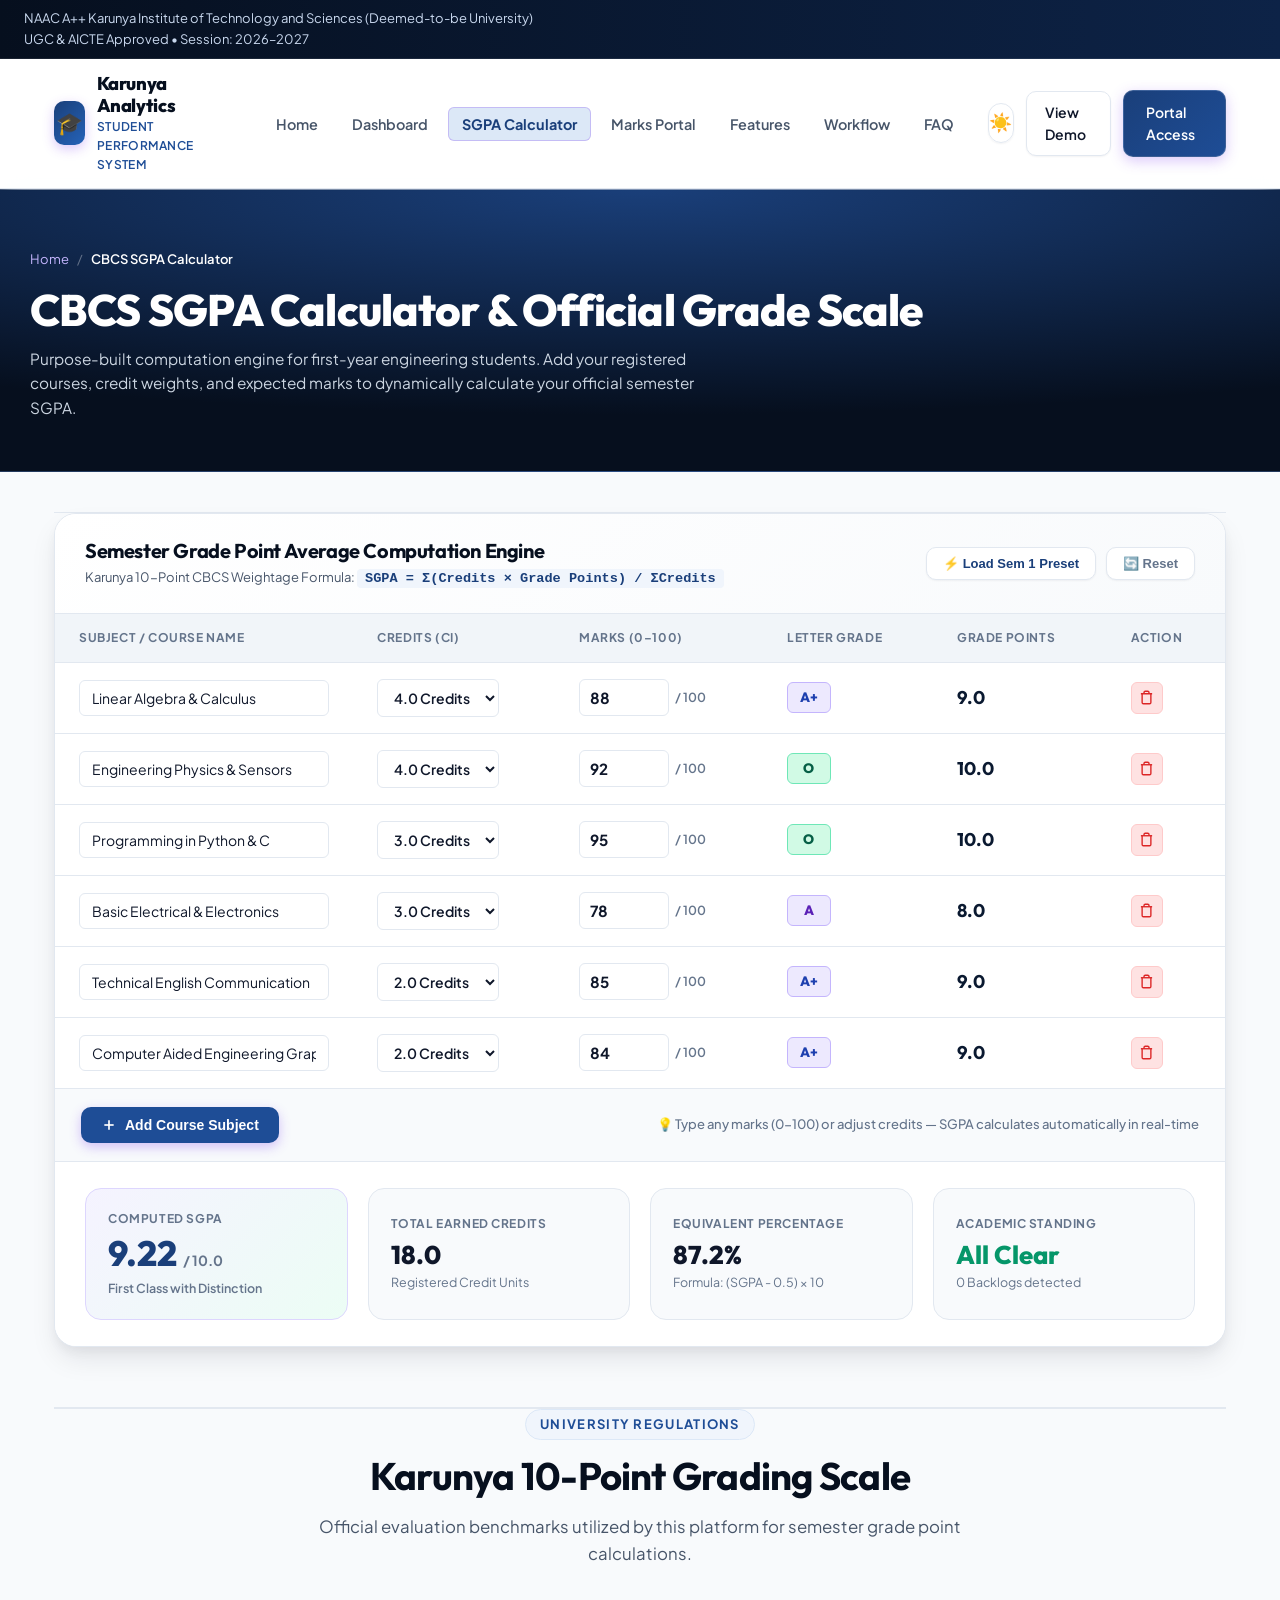
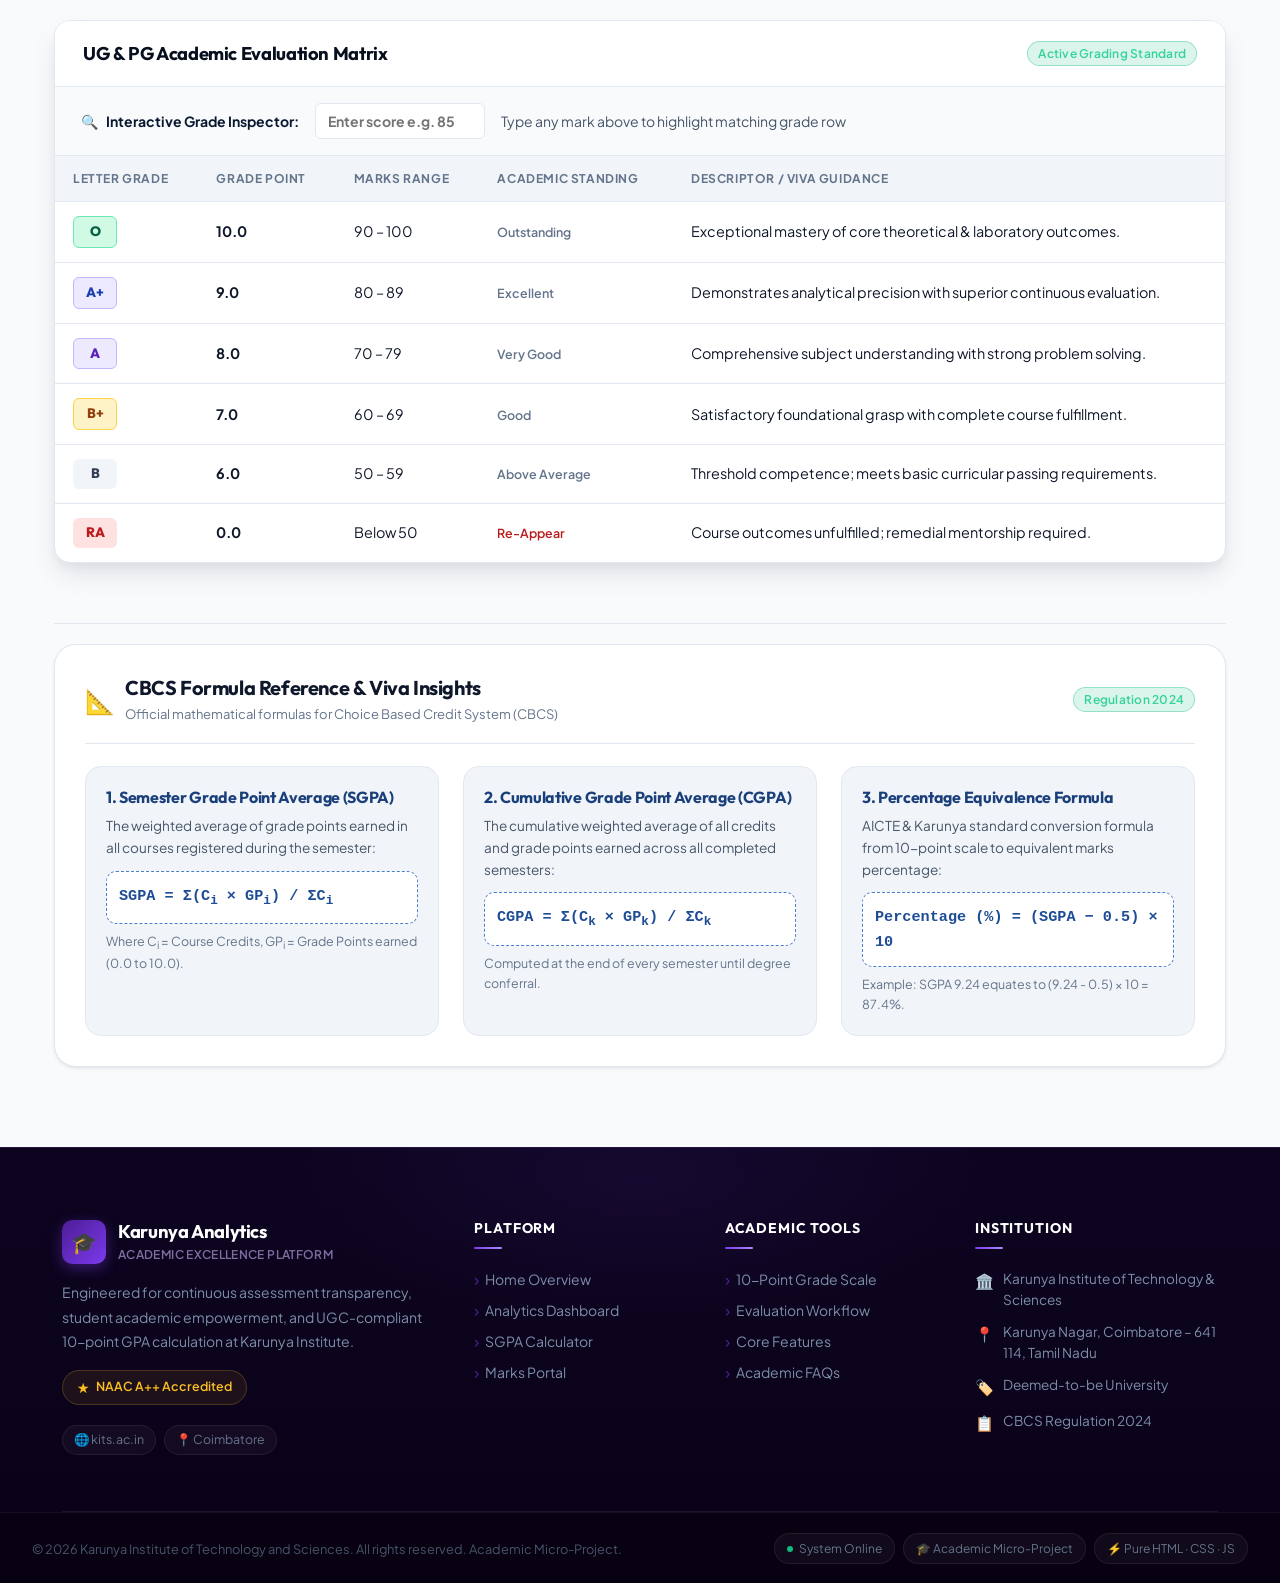
==== commit f83c03ab: "refactor: update site-wide footer structure and navigation links" ====
--- a/calculator.html
+++ b/calculator.html
@@ -32,7 +32,7 @@
     <!-- Sticky Main Navigation Header -->
     <header class="header-nav">
         <div class="nav-container">
-            <a href="index.html" class="brand" aria-label="Home">
+            <a href="index.html#home" class="brand" aria-label="Home">
                 <div class="brand-icon-wrapper">
                     🎓
                 </div>
@@ -44,7 +44,7 @@
 
             <nav class="navbar" id="navbar" aria-label="Main Navigation">
                 <ul class="nav-links" id="nav-links">
-                    <li><a href="index.html">Home</a></li>
+                    <li><a href="index.html#home">Home</a></li>
                     <li><a href="dashboard.html">Dashboard</a></li>
                     <li><a href="calculator.html" class="active">SGPA Calculator</a></li>
                     <li><a href="portal.html">Marks Portal</a></li>
@@ -325,59 +325,75 @@
 
     <!-- Footer -->
     <footer id="about">
-        <div class="footer-container">
-            <div class="footer-col brand-col">
-                <div class="brand">
-                    <div class="brand-icon-wrapper">🎓</div>
-                    <div class="brand-text">
-                        <h3>Karunya Analytics</h3>
-                        <span>Academic Excellence Platform</span>
-                    </div>
-                </div>
-                <p>
-                    Engineered for continuous assessment transparency, student academic empowerment, and UGC-compliant 10-point GPA calculation.
-                </p>
-                <div class="accreditation-pill">
-                    <span class="star-icon">★</span>
-                    <span>NAAC A++ Accredited Institutional Standards</span>
-                </div>
-            </div>
-
-            <div class="footer-col">
-                <h4>Platform Navigation</h4>
-                <ul class="footer-links">
-                    <li><a href="index.html">Home Overview</a></li>
-                    <li><a href="dashboard.html">Live Analytics Dashboard</a></li>
-                    <li><a href="calculator.html">SGPA &amp; CGPA Calculator</a></li>
-                    <li><a href="portal.html">Continuous Evaluation Portal</a></li>
-                </ul>
-            </div>
-
-            <div class="footer-col">
-                <h4>Academic Tools</h4>
-                <ul class="footer-links">
-                    <li><a href="calculator.html#grading">10-Point Grade Scale</a></li>
-                    <li><a href="index.html#workflow">4-Step Evaluation Workflow</a></li>
-                    <li><a href="index.html#features">Regulation Features</a></li>
-                    <li><a href="index.html#faq">Academic FAQs</a></li>
-                </ul>
-            </div>
-
-            <div class="footer-col">
-                <h4>Institutional Hub</h4>
-                <p class="institution-address">
-                    Karunya Institute of Technology and Sciences<br>
-                    Karunya Nagar, Coimbatore &ndash; 641 114<br>
-                    Tamil Nadu, India.
-                </p>
-                <div class="tech-badge">
-                    <span>CBCS Regulation 2024</span>
-                </div>
-            </div>
-        </div>
-
+        <div class="footer-inner">
+            <div class="footer-top">
+
+                <!-- Brand Column -->
+                <div class="footer-brand">
+                    <div class="footer-brand-logo">
+                        <div class="brand-icon-wrapper">🎓</div>
+                        <div class="brand-text">
+                            <h3>Karunya Analytics</h3>
+                            <span>Academic Excellence Platform</span>
+                        </div>
+                    </div>
+                    <p>Engineered for continuous assessment transparency, student academic empowerment, and UGC-compliant 10-point GPA calculation at Karunya Institute.</p>
+                    <div class="footer-accreditation">
+                        <span class="footer-acc-icon">★</span>
+                        <span>NAAC A++ Accredited</span>
+                    </div>
+                    <div class="footer-socials">
+                        <span class="footer-social-pill">🌐 kits.ac.in</span>
+                        <span class="footer-social-pill">📍 Coimbatore</span>
+                    </div>
+                </div>
+
+                <!-- Navigation Column -->
+                <div class="footer-col">
+                    <h4>Platform</h4>
+                    <ul class="footer-links">
+                        <li><a href="index.html#home"><span class="footer-link-arrow">›</span> Home Overview</a></li>
+                        <li><a href="dashboard.html"><span class="footer-link-arrow">›</span> Analytics Dashboard</a></li>
+                        <li><a href="calculator.html"><span class="footer-link-arrow">›</span> SGPA Calculator</a></li>
+                        <li><a href="portal.html"><span class="footer-link-arrow">›</span> Marks Portal</a></li>
+                    </ul>
+                </div>
+
+                <!-- Academic Tools Column -->
+                <div class="footer-col">
+                    <h4>Academic Tools</h4>
+                    <ul class="footer-links">
+                        <li><a href="#grading"><span class="footer-link-arrow">›</span> 10-Point Grade Scale</a></li>
+                        <li><a href="index.html#workflow"><span class="footer-link-arrow">›</span> Evaluation Workflow</a></li>
+                        <li><a href="index.html#features"><span class="footer-link-arrow">›</span> Core Features</a></li>
+                        <li><a href="index.html#faq"><span class="footer-link-arrow">›</span> Academic FAQs</a></li>
+                    </ul>
+                </div>
+
+                <!-- Contact / Info Column -->
+                <div class="footer-col">
+                    <h4>Institution</h4>
+                    <ul class="footer-links footer-info-list">
+                        <li><span class="footer-info-icon">🏛️</span> Karunya Institute of Technology &amp; Sciences</li>
+                        <li><span class="footer-info-icon">📍</span> Karunya Nagar, Coimbatore – 641 114, Tamil Nadu</li>
+                        <li><span class="footer-info-icon">🏷️</span> Deemed-to-be University</li>
+                        <li><span class="footer-info-icon">📋</span> CBCS Regulation 2024</li>
+                    </ul>
+                </div>
+
+            </div><!-- /.footer-top -->
+        </div><!-- /.footer-inner -->
+
+        <!-- Footer Bottom Bar -->
         <div class="footer-bottom">
-            <p>&copy; 2026 Karunya Institute of Technology and Sciences. All rights reserved. Academic Micro-Project.</p>
+            <div class="footer-bottom-inner">
+                <p class="footer-copy">&copy; 2026 Karunya Institute of Technology and Sciences. All rights reserved.</p>
+                <div class="footer-bottom-badges">
+                    <span class="footer-bottom-badge"><span class="pulse-dot"></span> System Online</span>
+                    <span class="footer-bottom-badge">🎓 Academic Micro-Project</span>
+                    <span class="footer-bottom-badge">⚡ Pure HTML · CSS · JS</span>
+                </div>
+            </div>
         </div>
     </footer>
 
--- a/style.css
+++ b/style.css
@@ -9,16 +9,16 @@
 /* --- Root Design Tokens --- */
 :root {
   /* Brand Palettes - Karunya Inspired Deep Royal & Slate */
-  --primary-950: #0a0118;
-  --primary-900: #13072e;
-  --primary-850: #1e0a4f;
-  --primary-800: #2e1065;
-  --primary-700: #4c1d95;
-  --primary-600: #7c3aed;
-  --primary-500: #8b5cf6;
-  --primary-400: #a78bfa;
-  --primary-100: #ede9fe;
-  --primary-50: #f5f3ff;
+  --primary-950: #060f1e;
+  --primary-900: #0a1930;
+  --primary-850: #0d2347;
+  --primary-800: #0f2d5e;
+  --primary-700: #1a3f7a;
+  --primary-600: #1e4d96;
+  --primary-500: #2563b8;
+  --primary-400: #4a80c8;
+  --primary-100: #dce8f7;
+  --primary-50: #f0f5fc;
 
   /* Accent Colors */
   --amber-500: #f59e0b;
@@ -114,7 +114,7 @@
 
 /* --- Top Institutional Banner --- */
 .top-banner {
-  background: linear-gradient(90deg, #0a0118 0%, #1e0a4f 100%);
+  background: linear-gradient(90deg, #060f1e 0%, #0d2347 100%);
   color: #c9d8ee;
   font-size: 0.8125rem;
   padding: 8px 24px;
@@ -338,7 +338,7 @@
 /* --- Hero Section with Rich Academic Ambiance --- */
 .hero {
   position: relative;
-  background: radial-gradient(130% 100% at 50% 0%, #2e1065 0%, #0a0118 80%, #0a0118 100%);
+  background: radial-gradient(130% 100% at 50% 0%, #1a3f7a 0%, #060f1e 80%, #060f1e 100%);
   color: white;
   padding: 85px 24px 120px;
   overflow: hidden;
@@ -434,7 +434,7 @@
 }
 
 .hero h2 .highlight-gradient {
-  background: linear-gradient(135deg, #c4b5fd 0%, #ffffff 35%, #fbbf24 65%, #c4b5fd 100%);
+  background: linear-gradient(135deg, #93c5fd 0%, #ffffff 35%, #c9a84c 65%, #93c5fd 100%);
   background-size: 200% auto;
   -webkit-background-clip: text;
   -webkit-text-fill-color: transparent;
@@ -1167,7 +1167,7 @@
 }
 
 .callout-box {
-  background: linear-gradient(135deg, #1e0a4f 0%, #0a0118 100%);
+  background: linear-gradient(135deg, #0f2d5e 0%, #060f1e 100%);
   border-radius: var(--radius-xl);
   padding: 48px 40px;
   color: white;
@@ -1206,95 +1206,251 @@
 
 /* --- Footer --- */
 footer {
-  background-color: var(--primary-950);
+  background: linear-gradient(180deg, #0d0520 0%, #0a0118 100%);
   color: #94a3b8;
-  padding: 70px 24px 30px;
-  border-top: 1px solid rgba(255, 255, 255, 0.08);
+  border-top: 1px solid rgba(139, 92, 246, 0.2);
+  position: relative;
+  overflow: hidden;
+}
+
+footer::before {
+  content: '';
+  position: absolute;
+  top: -120px;
+  left: 50%;
+  transform: translateX(-50%);
+  width: 700px;
+  height: 300px;
+  background: radial-gradient(ellipse, rgba(124, 58, 237, 0.08) 0%, transparent 70%);
+  pointer-events: none;
 }
 
 .footer-inner {
   max-width: var(--max-width);
   margin: 0 auto;
+  padding: 72px 32px 0;
 }
 
 .footer-top {
   display: grid;
-  grid-template-columns: 2fr repeat(3, 1fr);
-  gap: 40px;
-  padding-bottom: 50px;
-  border-bottom: 1px solid rgba(255, 255, 255, 0.08);
-}
-
-.footer-brand h3 {
+  grid-template-columns: 1.8fr 1fr 1fr 1.2fr;
+  gap: 48px;
+  padding-bottom: 56px;
+  border-bottom: 1px solid rgba(255, 255, 255, 0.07);
+}
+
+/* Brand Column */
+.footer-brand {
+  display: flex;
+  flex-direction: column;
+  gap: 16px;
+}
+
+.footer-brand-logo {
+  display: flex;
+  align-items: center;
+  gap: 12px;
+}
+
+.footer-brand-logo .brand-icon-wrapper {
+  width: 44px;
+  height: 44px;
+  font-size: 1.3rem;
+  background: linear-gradient(135deg, #4c1d95, #7c3aed);
+  border-radius: var(--radius-md);
+  display: flex;
+  align-items: center;
+  justify-content: center;
+  flex-shrink: 0;
+  box-shadow: 0 4px 14px rgba(124, 58, 237, 0.4);
+}
+
+.footer-brand-logo .brand-text h3 {
   color: #ffffff;
-  font-size: 1.35rem;
-  margin-bottom: 12px;
-  display: flex;
-  align-items: center;
+  font-size: 1.15rem;
+  font-weight: 700;
+  margin-bottom: 2px;
+}
+
+.footer-brand-logo .brand-text span {
+  font-size: 0.75rem;
+  color: #7c6fa0;
+  letter-spacing: 0.03em;
+}
+
+.footer-brand > p {
+  color: #7c8fa8;
+  font-size: 0.875rem;
+  line-height: 1.75;
+  margin: 0;
+}
+
+.footer-accreditation {
+  display: inline-flex;
+  align-items: center;
+  gap: 7px;
+  background: rgba(251, 191, 36, 0.08);
+  border: 1px solid rgba(251, 191, 36, 0.2);
+  border-radius: var(--radius-full);
+  padding: 6px 14px;
+  font-size: 0.78rem;
+  color: #fbbf24;
+  font-weight: 600;
+  width: fit-content;
+}
+
+.footer-acc-icon {
+  font-size: 0.85rem;
+}
+
+.footer-socials {
+  display: flex;
+  flex-wrap: wrap;
   gap: 8px;
-}
-
-.footer-brand p {
-  color: #94a3b8;
-  font-size: 0.9rem;
-  line-height: 1.7;
-  max-width: 380px;
-  margin-bottom: 18px;
-}
-
+  margin-top: 4px;
+}
+
+.footer-social-pill {
+  font-size: 0.775rem;
+  color: #64748b;
+  background: rgba(255, 255, 255, 0.04);
+  border: 1px solid rgba(255, 255, 255, 0.07);
+  border-radius: var(--radius-full);
+  padding: 4px 11px;
+}
+
+/* Nav / Link Columns */
 .footer-col h4 {
   color: #ffffff;
-  font-size: 0.95rem;
-  margin-bottom: 18px;
+  font-size: 0.875rem;
   font-weight: 700;
-  letter-spacing: 0.02em;
-}
-
-.footer-col ul {
+  letter-spacing: 0.06em;
+  text-transform: uppercase;
+  margin-bottom: 20px;
+  position: relative;
+  padding-bottom: 12px;
+}
+
+.footer-col h4::after {
+  content: '';
+  position: absolute;
+  bottom: 0;
+  left: 0;
+  width: 28px;
+  height: 2px;
+  background: linear-gradient(90deg, #7c3aed, #a78bfa);
+  border-radius: 2px;
+}
+
+.footer-links {
   list-style: none;
   padding: 0;
   margin: 0;
-}
-
-.footer-col ul li {
-  margin-bottom: 10px;
-}
-
-.footer-col ul li a {
-  color: #94a3b8;
+  display: flex;
+  flex-direction: column;
+  gap: 10px;
+}
+
+.footer-links li {
+  display: flex;
+  align-items: flex-start;
+  gap: 0;
+}
+
+.footer-links li a {
+  color: #7c8fa8;
   font-size: 0.875rem;
-  transition: color var(--transition-fast), transform var(--transition-fast);
-  display: inline-block;
-}
-
-.footer-col ul li a:hover {
+  line-height: 1.5;
+  transition: color 0.18s ease, padding-left 0.18s ease;
+  display: flex;
+  align-items: center;
+  gap: 6px;
+  text-decoration: none;
+}
+
+.footer-links li a:hover {
+  color: #c4b5fd;
+  padding-left: 2px;
+}
+
+.footer-link-arrow {
+  color: #4c1d95;
+  font-size: 1.1rem;
+  line-height: 1;
+  transition: color 0.18s ease;
+  flex-shrink: 0;
+}
+
+.footer-links li a:hover .footer-link-arrow {
   color: #a78bfa;
-  transform: translateX(3px);
-}
-
+}
+
+/* Info list (Institution column) */
+.footer-info-list {
+  gap: 12px !important;
+}
+
+.footer-info-list li {
+  display: flex !important;
+  align-items: flex-start;
+  gap: 9px;
+  color: #7c8fa8;
+  font-size: 0.85rem;
+  line-height: 1.5;
+}
+
+.footer-info-icon {
+  font-size: 0.95rem;
+  flex-shrink: 0;
+  margin-top: 1px;
+}
+
+/* Footer Bottom Bar */
 .footer-bottom {
-  padding-top: 30px;
+  background: rgba(0, 0, 0, 0.3);
+  border-top: 1px solid rgba(255, 255, 255, 0.05);
+  padding: 0 32px;
+}
+
+.footer-bottom-inner {
+  max-width: var(--max-width);
+  margin: 0 auto;
+  padding: 20px 0;
   display: flex;
   justify-content: space-between;
   align-items: center;
   flex-wrap: wrap;
-  gap: 16px;
-  font-size: 0.8125rem;
-}
-
-.footer-bottom p {
+  gap: 12px;
+}
+
+.footer-copy {
+  color: #475569;
+  font-size: 0.8rem;
+}
+
+.footer-bottom-badges {
+  display: flex;
+  align-items: center;
+  gap: 8px;
+  flex-wrap: wrap;
+}
+
+.footer-bottom-badge {
+  display: inline-flex;
+  align-items: center;
+  gap: 6px;
+  font-size: 0.75rem;
   color: #64748b;
-}
-
-.footer-bottom-badge {
-  display: flex;
-  align-items: center;
-  gap: 8px;
-  color: #94a3b8;
   background: rgba(255, 255, 255, 0.04);
-  padding: 6px 14px;
+  border: 1px solid rgba(255, 255, 255, 0.07);
   border-radius: var(--radius-full);
-  border: 1px solid rgba(255, 255, 255, 0.08);
+  padding: 5px 12px;
+  white-space: nowrap;
+}
+
+.footer-bottom-badge .pulse-dot {
+  width: 6px;
+  height: 6px;
 }
 
 /* --- Entrance Keyframe Animations --- */
@@ -1331,6 +1487,7 @@
   }
   .footer-top {
     grid-template-columns: 1fr 1fr;
+    gap: 36px;
   }
 }
 
@@ -1377,6 +1534,22 @@
   
   .footer-top {
     grid-template-columns: 1fr;
+    gap: 32px;
+  }
+
+  .footer-brand {
+    padding-bottom: 8px;
+    border-bottom: 1px solid rgba(255, 255, 255, 0.07);
+  }
+
+  .footer-bottom-inner {
+    flex-direction: column;
+    align-items: center;
+    text-align: center;
+  }
+
+  .footer-bottom-badges {
+    justify-content: center;
   }
 }
 
@@ -4662,7 +4835,7 @@
 /* Dedicated Page Hero Banner */
 .page-hero {
   position: relative;
-  background: radial-gradient(130% 100% at 50% 0%, #2e1065 0%, #0a0118 80%, #0a0118 100%);
+  background: radial-gradient(130% 100% at 50% 0%, #1a3f7a 0%, #060f1e 80%, #060f1e 100%);
   color: white;
   padding: 60px 24px 50px;
   overflow: hidden;
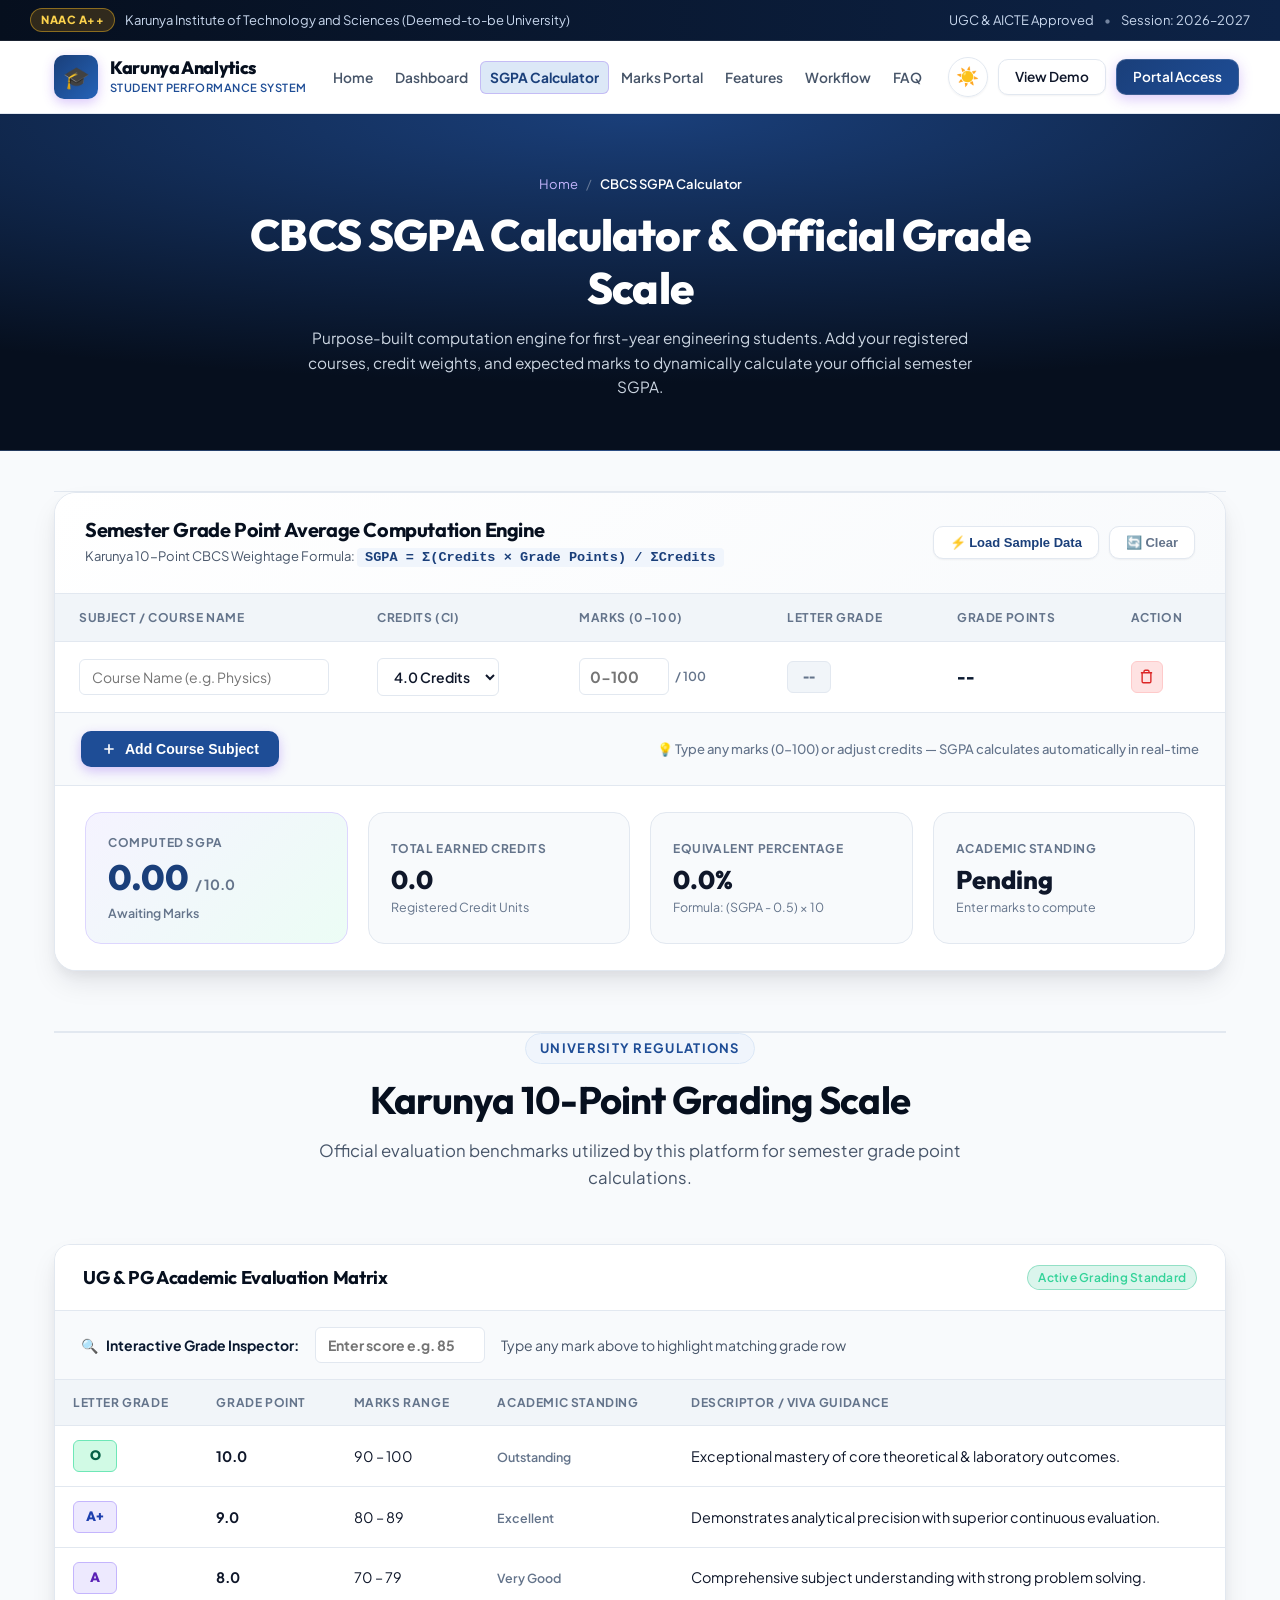
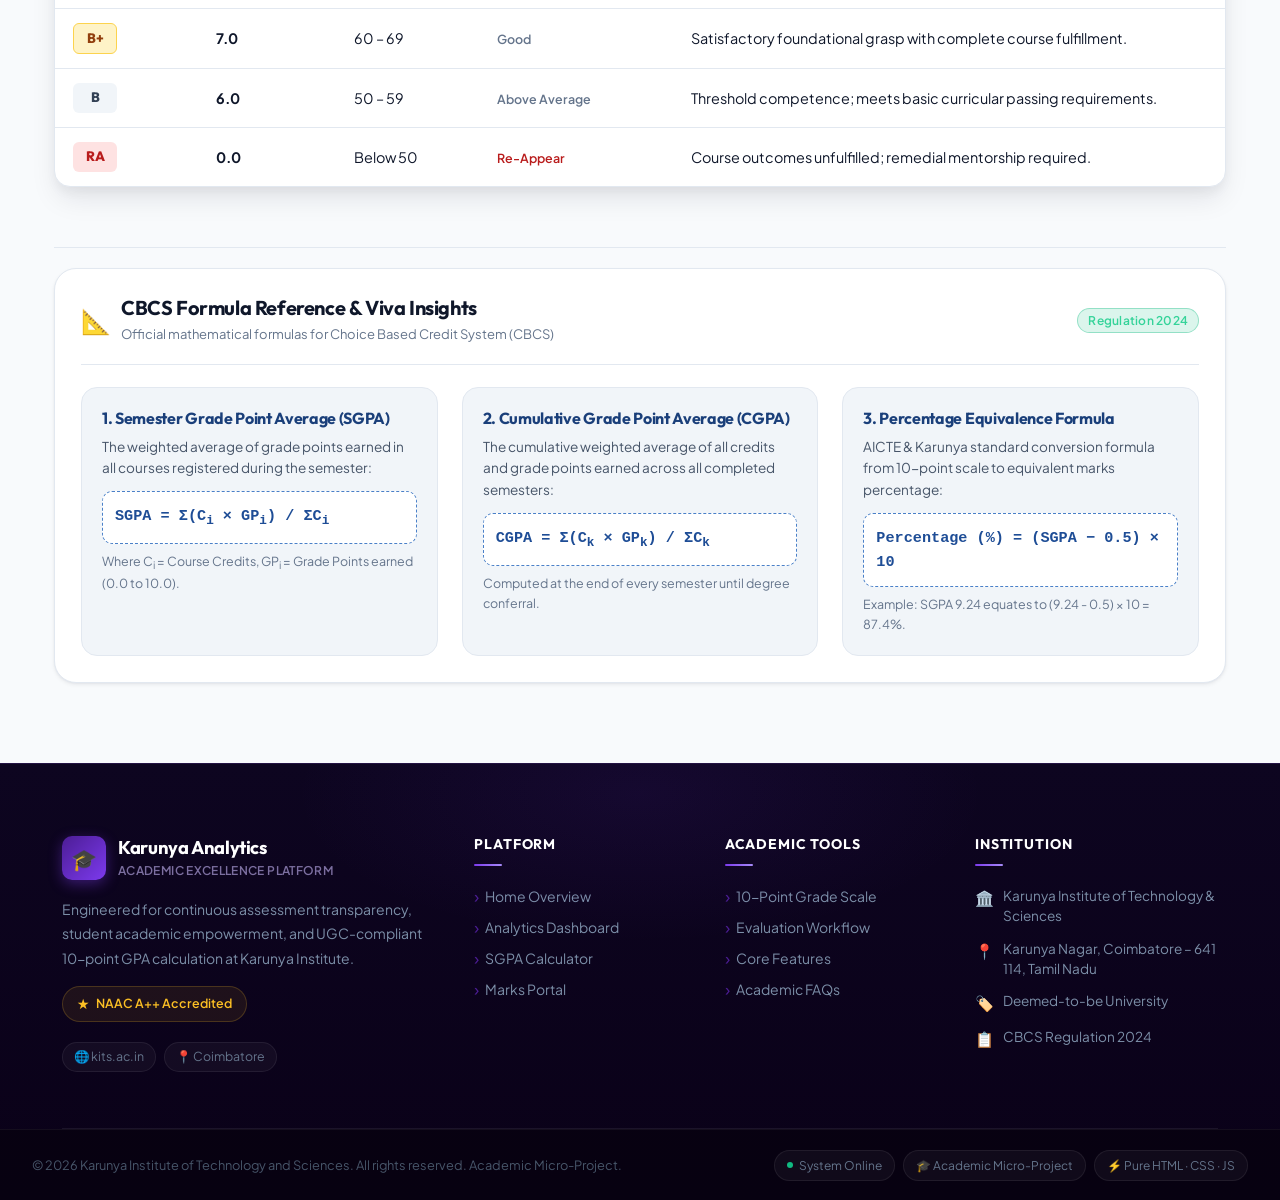
==== commit 7757ec03: "feat: add interactive student data entry and live analytics to dashboard and calculator" ====
--- a/calculator.html
+++ b/calculator.html
@@ -108,10 +108,10 @@
                         </div>
                         <div class="calc-presets">
                             <button type="button" class="btn-calc-preset" id="calc-fill-sem1">
-                                <span>⚡ Load Sem 1 Preset</span>
+                                <span>⚡ Load Sample Data</span>
                             </button>
                             <button type="button" class="btn-calc-preset btn-preset-clear" id="calc-reset">
-                                <span>🔄 Reset</span>
+                                <span>🔄 Clear</span>
                             </button>
                         </div>
                     </div>
--- a/style.css
+++ b/style.css
@@ -121,14 +121,41 @@
   border-bottom: 1px solid rgba(255, 255, 255, 0.08);
 }
 
-.top-banner-inner {
+.top-banner-inner,
+.banner-inner {
   max-width: var(--max-width);
   margin: 0 auto;
   display: flex;
   justify-content: space-between;
   align-items: center;
   flex-wrap: wrap;
-  gap: 8px;
+  gap: 8px 16px;
+}
+
+.banner-left,
+.banner-right {
+  display: flex;
+  align-items: center;
+  flex-wrap: wrap;
+  gap: 10px;
+}
+
+.badge-accreditation {
+  display: inline-flex;
+  align-items: center;
+  background: rgba(245, 158, 11, 0.18);
+  border: 1px solid rgba(251, 191, 36, 0.45);
+  color: #fcd34d;
+  font-size: 0.7rem;
+  font-weight: 800;
+  padding: 2px 10px;
+  border-radius: var(--radius-full);
+  letter-spacing: 0.05em;
+  text-transform: uppercase;
+}
+
+.bullet-dot {
+  opacity: 0.55;
 }
 
 .top-banner-info {
@@ -210,13 +237,14 @@
   display: flex;
   justify-content: space-between;
   align-items: center;
-  gap: 20px;
+  gap: 16px;
 }
 
 .brand {
   display: flex;
   align-items: center;
   gap: 12px;
+  flex-shrink: 0;
 }
 
 .brand-icon-wrapper {
@@ -237,15 +265,19 @@
   transform: rotate(-6deg) scale(1.05);
 }
 
+.brand-text {
+  white-space: nowrap;
+}
+
 .brand-text h1 {
-  font-size: 1.15rem;
+  font-size: 1.12rem;
   font-weight: 800;
   color: var(--primary-950);
   line-height: 1.2;
 }
 
 .brand-text span {
-  font-size: 0.75rem;
+  font-size: 0.7rem;
   font-weight: 600;
   color: var(--primary-600);
   letter-spacing: 0.04em;
@@ -257,12 +289,12 @@
   display: flex;
   align-items: center;
   list-style: none;
-  gap: 6px;
+  gap: 2px;
 }
 
 .nav-links li a {
-  padding: 8px 14px;
-  font-size: 0.9rem;
+  padding: 8px 10px;
+  font-size: 0.86rem;
   font-weight: 600;
   color: var(--text-muted);
   border-radius: var(--radius-sm);
@@ -286,12 +318,21 @@
 .nav-actions {
   display: flex;
   align-items: center;
-  gap: 12px;
+  gap: 10px;
+  flex-shrink: 0;
+}
+
+.nav-actions .btn-secondary,
+.nav-actions .btn-primary {
+  padding: 9px 16px;
+  font-size: 0.85rem;
+  line-height: 1.2;
 }
 
 .btn-secondary {
   display: inline-flex;
   align-items: center;
+  justify-content: center;
   gap: 8px;
   padding: 9px 18px;
   background-color: white;
@@ -300,6 +341,7 @@
   border-radius: var(--radius-md);
   font-size: 0.875rem;
   font-weight: 600;
+  white-space: nowrap;
   box-shadow: var(--shadow-xs);
   cursor: pointer;
   transition: all var(--transition-fast);
@@ -323,6 +365,7 @@
   border-radius: var(--radius-md);
   font-size: 0.875rem;
   font-weight: 600;
+  white-space: nowrap;
   box-shadow: 0 4px 14px rgba(124, 58, 237, 0.28);
   cursor: pointer;
   transition: all var(--transition-smooth);
@@ -1492,9 +1535,16 @@
 }
 
 @media (max-width: 768px) {
-  .top-banner-inner {
+  .top-banner-inner,
+  .banner-inner {
     flex-direction: column;
-    align-items: flex-start;
+    align-items: center;
+    text-align: center;
+  }
+
+  .banner-left,
+  .banner-right {
+    justify-content: center;
   }
   
   .nav-container {
@@ -2504,8 +2554,15 @@
   pointer-events: auto;
 }
 
-/* Responsive Drawer on Tablets & Mobile (<= 880px) */
-@media (max-width: 880px) {
+/* Hide secondary header CTA on medium laptops to prevent nav crowding */
+@media (max-width: 1180px) {
+  .nav-btn-hide-sm {
+    display: none;
+  }
+}
+
+/* Responsive Drawer on Tablets & Mobile (<= 1024px) */
+@media (max-width: 1024px) {
   .hamburger-btn {
     display: flex;
   }
@@ -3819,8 +3876,15 @@
   pointer-events: auto;
 }
 
-/* Responsive Drawer on Tablets & Mobile (<= 880px) */
-@media (max-width: 880px) {
+/* Hide secondary header CTA on medium laptops to prevent nav crowding */
+@media (max-width: 1180px) {
+  .nav-btn-hide-sm {
+    display: none;
+  }
+}
+
+/* Responsive Drawer on Tablets & Mobile (<= 1024px) */
+@media (max-width: 1024px) {
   .hamburger-btn {
     display: flex;
   }
@@ -4847,11 +4911,13 @@
   margin: 0 auto;
   position: relative;
   z-index: 2;
+  text-align: center;
 }
 
 .breadcrumb-nav {
   display: flex;
   align-items: center;
+  justify-content: center;
   gap: 8px;
   font-size: 0.8125rem;
   color: #a78bfa;
@@ -4882,7 +4948,8 @@
   font-size: clamp(2rem, 3.5vw, 2.75rem);
   font-weight: 800;
   color: #ffffff;
-  margin-bottom: 10px;
+  margin: 0 auto 12px;
+  max-width: 820px;
   line-height: 1.2;
 }
 
@@ -4890,6 +4957,7 @@
   color: #cbd5e1;
   font-size: clamp(0.95rem, 1.2vw, 1.05rem);
   max-width: 680px;
+  margin: 0 auto;
   line-height: 1.6;
 }
 
@@ -5003,23 +5071,31 @@
 /* Dedicated Portal Page Two-Column Layout */
 .portal-layout-grid {
   display: grid;
-  grid-template-columns: 1.15fr 0.85fr;
-  gap: 32px;
+  grid-template-columns: minmax(0, 1.05fr) minmax(0, 0.95fr);
+  gap: 28px;
   align-items: start;
+}
+
+.portal-layout-grid > * {
+  min-width: 0;
 }
 
 .portal-card {
   background: var(--bg-surface);
   border: 1px solid var(--border-light);
   border-radius: var(--radius-xl);
-  padding: 30px;
+  padding: 26px;
   box-shadow: var(--shadow-sm);
+  min-width: 0;
+  width: 100%;
 }
 
 .portal-card-header {
   display: flex;
   justify-content: space-between;
   align-items: center;
+  flex-wrap: wrap;
+  gap: 10px;
   padding-bottom: 18px;
   margin-bottom: 22px;
   border-bottom: 1px solid var(--border-light);
@@ -5031,30 +5107,53 @@
   font-weight: 700;
 }
 
+.portal-table-wrap {
+  width: 100%;
+  overflow-x: auto;
+  -webkit-overflow-scrolling: touch;
+}
+
 .portal-recent-table {
   width: 100%;
   border-collapse: collapse;
-  font-size: 0.85rem;
-  margin-top: 14px;
+  font-size: 0.83rem;
+  margin-top: 8px;
 }
 
 .portal-recent-table th {
   text-align: left;
-  padding: 10px 12px;
+  padding: 10px 8px;
   background: var(--bg-subtle);
   color: var(--text-subtle);
   font-weight: 700;
   border-bottom: 1px solid var(--border-light);
+  white-space: nowrap;
 }
 
 .portal-recent-table td {
-  padding: 12px;
+  padding: 11px 8px;
   border-bottom: 1px solid var(--border-light);
   color: var(--text-main);
+  white-space: nowrap;
 }
 
 .portal-recent-table tr:hover {
   background: var(--bg-subtle);
+}
+
+.portal-card-actions {
+  margin-top: 20px;
+  display: flex;
+  justify-content: space-between;
+  align-items: center;
+  flex-wrap: wrap;
+  gap: 10px;
+}
+
+.portal-card-actions .btn-secondary,
+.portal-card-actions .btn-primary {
+  padding: 10px 16px;
+  font-size: 0.84rem;
 }
 
 .portal-policy-box {
@@ -5118,11 +5217,144 @@
   color: #ddd6fe;
 }
 
+@media (max-width: 1120px) {
+  .portal-layout-grid {
+    grid-template-columns: 1fr;
+  }
+}
+
 @media (max-width: 1024px) {
   .module-preview-grid {
     grid-template-columns: 1fr;
   }
-  .portal-layout-grid {
+}
+
+/* ==========================================================================
+   Blank-First Interactive Entry Panels & Empty States
+   ========================================================================== */
+.grade-neutral {
+  background: var(--bg-subtle);
+  color: var(--text-subtle);
+  border: 1px solid var(--border-light);
+}
+
+.portal-empty-row td {
+  text-align: center;
+  padding: 26px 14px;
+  color: var(--text-subtle);
+  font-style: italic;
+  white-space: normal;
+}
+
+.dash-entry-panel {
+  background: var(--bg-subtle);
+  border: 1px solid var(--border-light);
+  border-radius: var(--radius-lg);
+  padding: 20px 22px;
+  margin-bottom: 24px;
+}
+
+.dash-entry-header {
+  display: flex;
+  justify-content: space-between;
+  align-items: center;
+  flex-wrap: wrap;
+  gap: 12px;
+  margin-bottom: 16px;
+}
+
+.dash-entry-header h4 {
+  font-size: 1rem;
+  color: var(--text-main);
+  margin: 0;
+}
+
+.dash-entry-actions {
+  display: flex;
+  align-items: center;
+  flex-wrap: wrap;
+  gap: 10px;
+}
+
+.dash-profile-grid {
+  display: grid;
+  grid-template-columns: repeat(4, 1fr);
+  gap: 12px;
+  margin-bottom: 16px;
+}
+
+.dash-course-inputs {
+  display: flex;
+  flex-direction: column;
+  gap: 10px;
+}
+
+.dash-course-row {
+  display: grid;
+  grid-template-columns: minmax(0, 2fr) minmax(0, 1fr) minmax(0, 1fr) auto;
+  gap: 10px;
+  align-items: center;
+}
+
+.dash-course-row input,
+.dash-course-row select {
+  width: 100%;
+  padding: 9px 12px;
+  border: 1px solid var(--border-light);
+  border-radius: var(--radius-md);
+  background: var(--bg-surface);
+  color: var(--text-main);
+  font-size: 0.875rem;
+}
+
+.dash-course-footer {
+  display: flex;
+  justify-content: space-between;
+  align-items: center;
+  flex-wrap: wrap;
+  gap: 10px;
+  margin-top: 12px;
+}
+
+.dash-empty-state {
+  grid-column: 1 / -1;
+  text-align: center;
+  padding: 30px 20px;
+  background: var(--bg-subtle);
+  border: 1px dashed var(--border-subtle);
+  border-radius: var(--radius-lg);
+  color: var(--text-subtle);
+  font-size: 0.9rem;
+}
+
+[data-theme="dark"] .dash-entry-panel,
+[data-theme="dark"] .dash-empty-state {
+  background: #160b2e;
+  border-color: rgba(255, 255, 255, 0.1);
+}
+
+[data-theme="dark"] .dash-course-row input,
+[data-theme="dark"] .dash-course-row select {
+  background: #0d0821;
+  border-color: rgba(255, 255, 255, 0.12);
+  color: #f8fafc;
+}
+
+[data-theme="dark"] .grade-neutral {
+  background: #160b2e;
+  color: #94a3b8;
+  border-color: rgba(255, 255, 255, 0.1);
+}
+
+@media (max-width: 900px) {
+  .dash-profile-grid {
+    grid-template-columns: repeat(2, 1fr);
+  }
+}
+
+@media (max-width: 600px) {
+  .dash-profile-grid,
+  .dash-course-row {
     grid-template-columns: 1fr;
   }
 }
